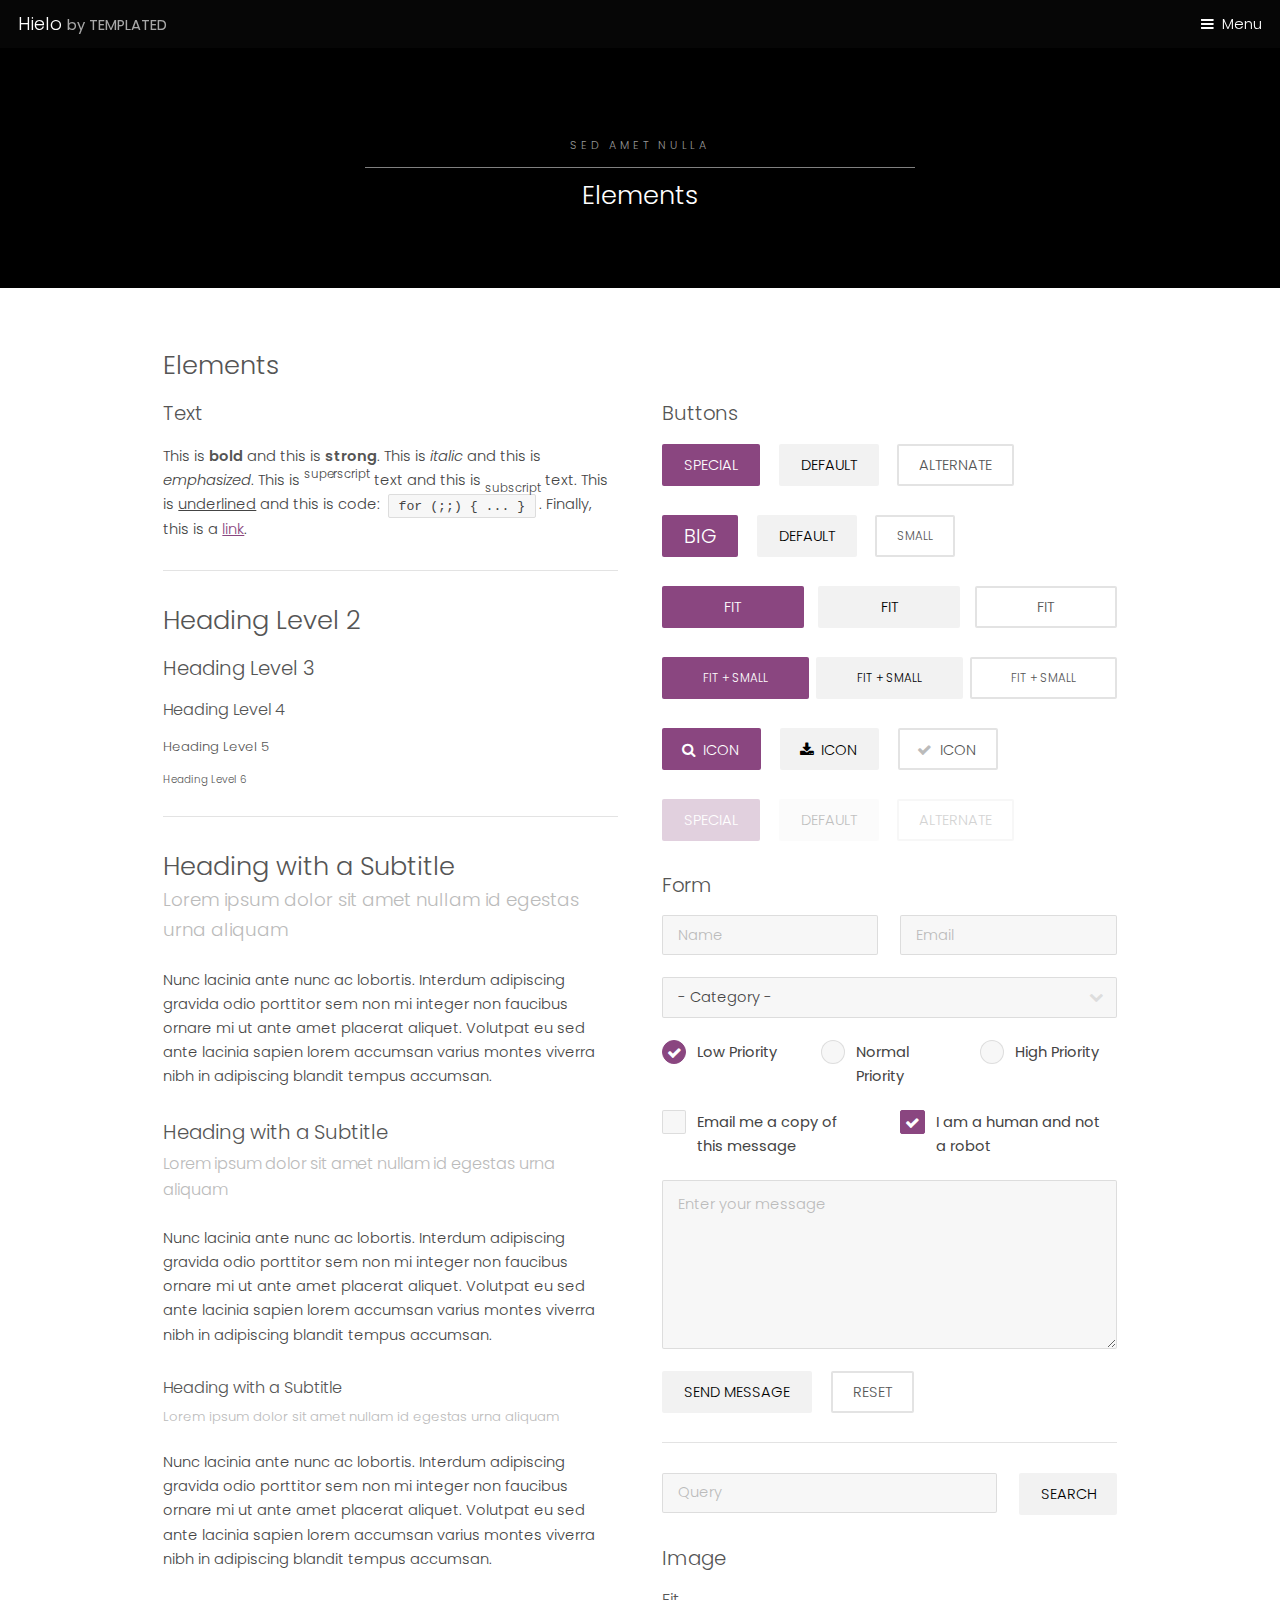
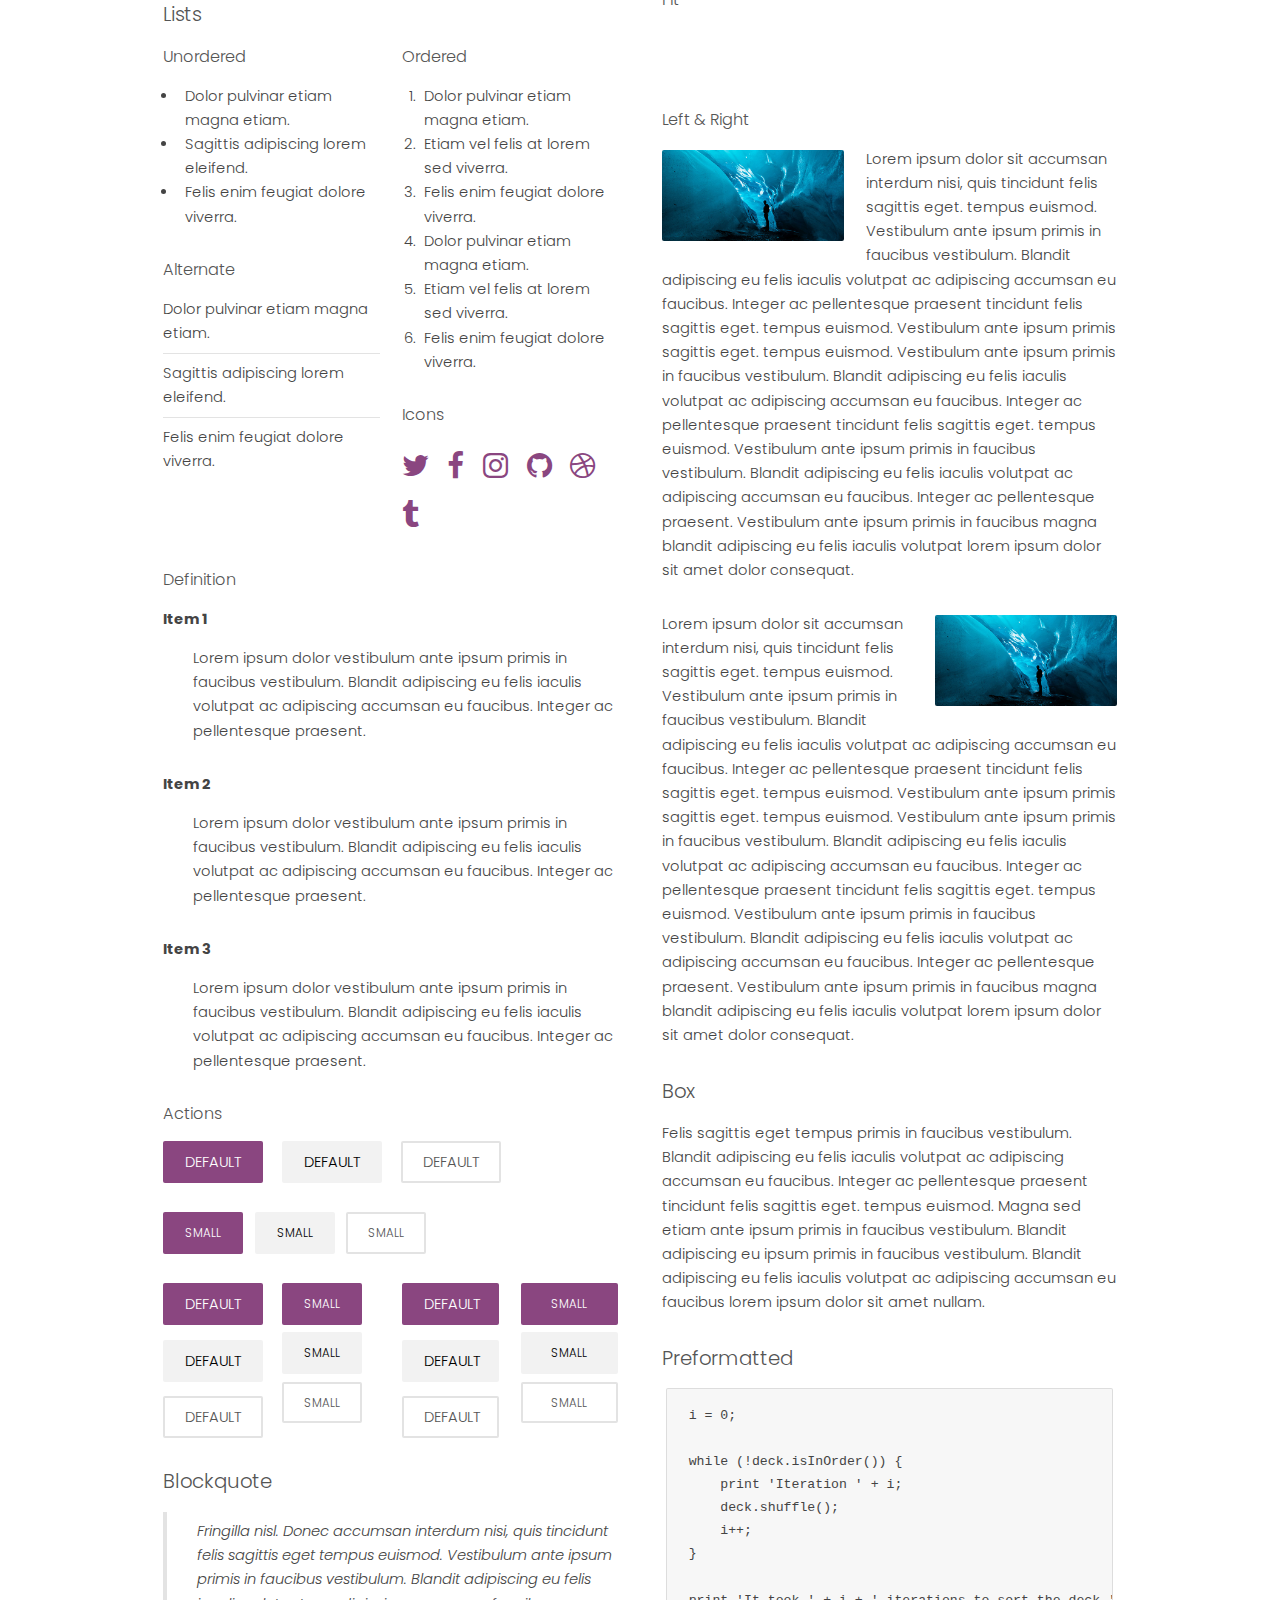
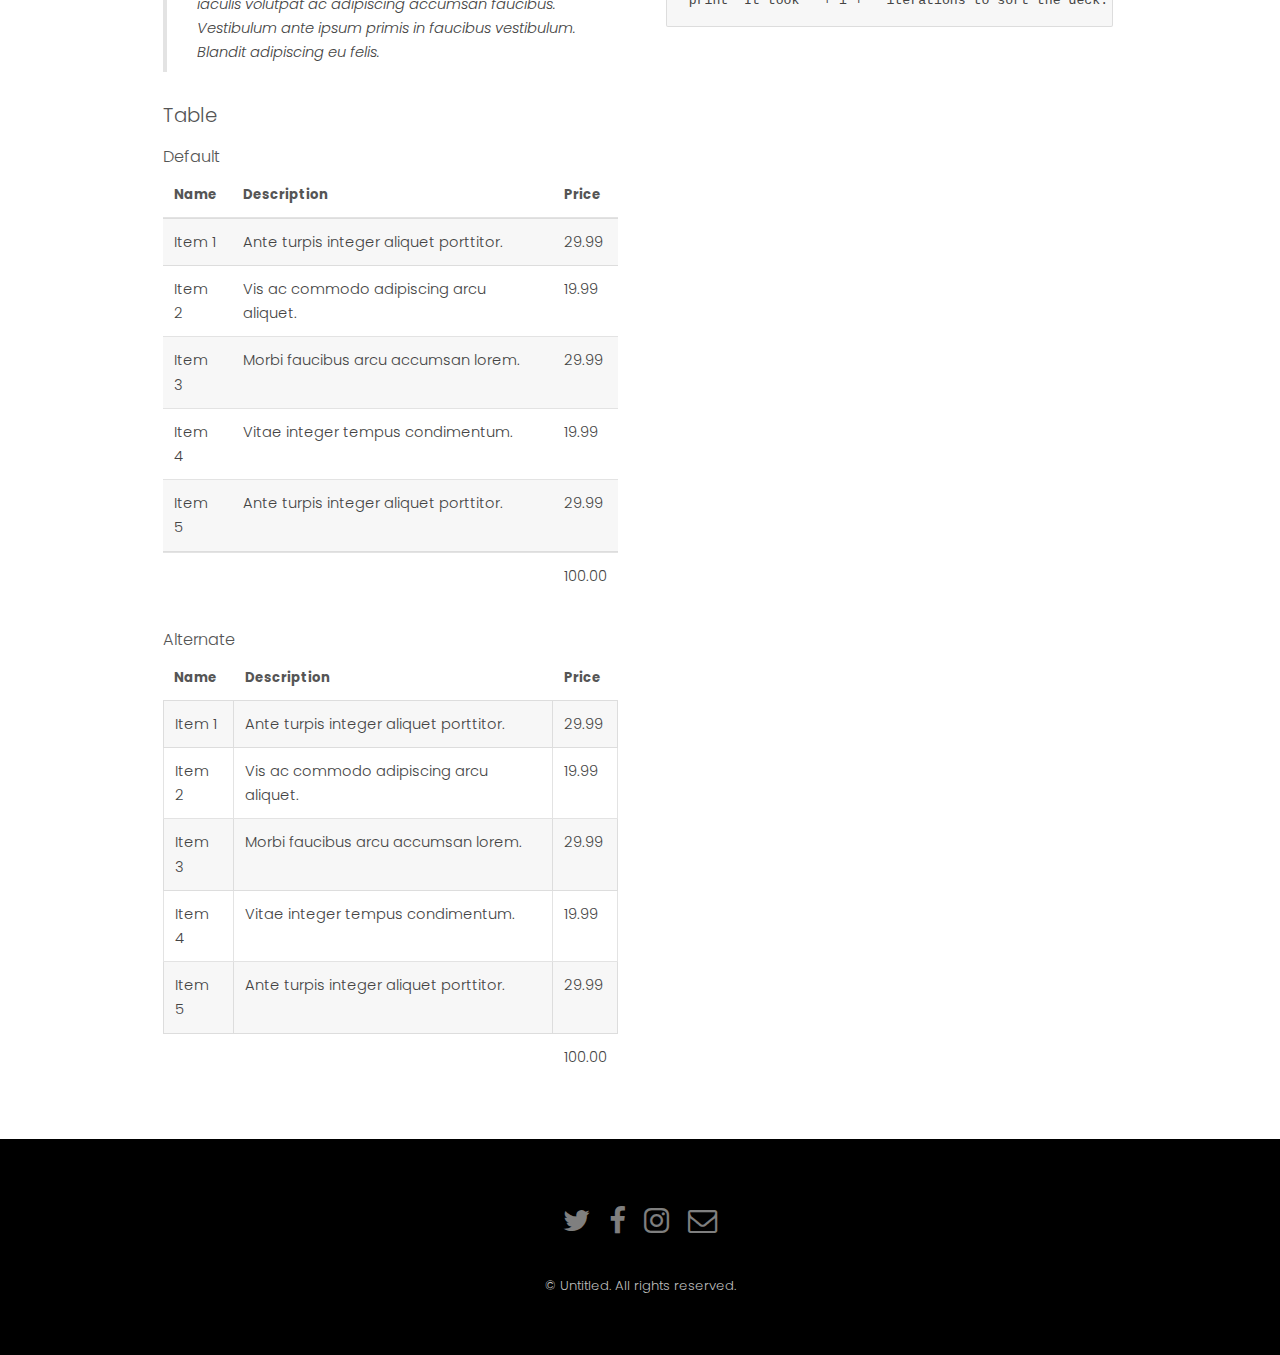
==== elements.html @ 65440ca4 "changed" ====
<!DOCTYPE HTML>
<!--
	Hielo by TEMPLATED
	templated.co @templatedco
	Released for free under the Creative Commons Attribution 3.0 license (templated.co/license)
-->
<html>
	<head>
		<title>Hielo by TEMPLATED</title>
		<meta charset="utf-8" />
		<meta name="viewport" content="width=device-width, initial-scale=1" />
		<link rel="stylesheet" href="assets/css/main.css" />
	</head>
	<body class="subpage">

		<!-- Header -->
			<header id="header">
				<div class="logo"><a href="index.html">Hielo <span>by TEMPLATED</span></a></div>
				<a href="#menu">Menu</a>
			</header>

		<!-- Nav -->
			<nav id="menu">
				<ul class="links">
					<li><a href="index.html">Home</a></li>
					<li><a href="generic.html">Generic</a></li>
					<li><a href="elements.html">Elements</a></li>
				</ul>
			</nav>

		<!-- One -->
			<section id="One" class="wrapper style3">
				<div class="inner">
					<header class="align-center">
						<p>Sed amet nulla</p>
						<h2>Elements</h2>
					</header>
				</div>
			</section>

		<!-- Main -->
			<div id="main" class="container">

				<!-- Elements -->
					<h2 id="elements">Elements</h2>
					<div class="row 200%">
						<div class="6u 12u$(medium)">

							<!-- Text stuff -->
								<h3>Text</h3>
								<p>This is <b>bold</b> and this is <strong>strong</strong>. This is <i>italic</i> and this is <em>emphasized</em>.
								This is <sup>superscript</sup> text and this is <sub>subscript</sub> text.
								This is <u>underlined</u> and this is code: <code>for (;;) { ... }</code>.
								Finally, this is a <a href="#">link</a>.</p>
								<hr />
								<h2>Heading Level 2</h2>
								<h3>Heading Level 3</h3>
								<h4>Heading Level 4</h4>
								<h5>Heading Level 5</h5>
								<h6>Heading Level 6</h6>
								<hr />
								<header>
									<h2>Heading with a Subtitle</h2>
									<p>Lorem ipsum dolor sit amet nullam id egestas urna aliquam</p>
								</header>
								<p>Nunc lacinia ante nunc ac lobortis. Interdum adipiscing gravida odio porttitor sem non mi integer non faucibus ornare mi ut ante amet placerat aliquet. Volutpat eu sed ante lacinia sapien lorem accumsan varius montes viverra nibh in adipiscing blandit tempus accumsan.</p>
								<header>
									<h3>Heading with a Subtitle</h3>
									<p>Lorem ipsum dolor sit amet nullam id egestas urna aliquam</p>
								</header>
								<p>Nunc lacinia ante nunc ac lobortis. Interdum adipiscing gravida odio porttitor sem non mi integer non faucibus ornare mi ut ante amet placerat aliquet. Volutpat eu sed ante lacinia sapien lorem accumsan varius montes viverra nibh in adipiscing blandit tempus accumsan.</p>
								<header>
									<h4>Heading with a Subtitle</h4>
									<p>Lorem ipsum dolor sit amet nullam id egestas urna aliquam</p>
								</header>
								<p>Nunc lacinia ante nunc ac lobortis. Interdum adipiscing gravida odio porttitor sem non mi integer non faucibus ornare mi ut ante amet placerat aliquet. Volutpat eu sed ante lacinia sapien lorem accumsan varius montes viverra nibh in adipiscing blandit tempus accumsan.</p>

							<!-- Lists -->
								<h3>Lists</h3>
								<div class="row">
									<div class="6u 12u$(small)">

										<h4>Unordered</h4>
										<ul>
											<li>Dolor pulvinar etiam magna etiam.</li>
											<li>Sagittis adipiscing lorem eleifend.</li>
											<li>Felis enim feugiat dolore viverra.</li>
										</ul>

										<h4>Alternate</h4>
										<ul class="alt">
											<li>Dolor pulvinar etiam magna etiam.</li>
											<li>Sagittis adipiscing lorem eleifend.</li>
											<li>Felis enim feugiat dolore viverra.</li>
										</ul>

									</div>
									<div class="6u$ 12u$(small)">

										<h4>Ordered</h4>
										<ol>
											<li>Dolor pulvinar etiam magna etiam.</li>
											<li>Etiam vel felis at lorem sed viverra.</li>
											<li>Felis enim feugiat dolore viverra.</li>
											<li>Dolor pulvinar etiam magna etiam.</li>
											<li>Etiam vel felis at lorem sed viverra.</li>
											<li>Felis enim feugiat dolore viverra.</li>
										</ol>

										<h4>Icons</h4>
										<ul class="icons">
											<li><a href="#" class="icon fa-twitter"><span class="label">Twitter</span></a></li>
											<li><a href="#" class="icon fa-facebook"><span class="label">Facebook</span></a></li>
											<li><a href="#" class="icon fa-instagram"><span class="label">Instagram</span></a></li>
											<li><a href="#" class="icon fa-github"><span class="label">Github</span></a></li>
											<li><a href="#" class="icon fa-dribbble"><span class="label">Dribbble</span></a></li>
											<li><a href="#" class="icon fa-tumblr"><span class="label">Tumblr</span></a></li>
										</ul>

									</div>
								</div>
								<h4>Definition</h4>
								<dl>
									<dt>Item 1</dt>
									<dd>
										<p>Lorem ipsum dolor vestibulum ante ipsum primis in faucibus vestibulum. Blandit adipiscing eu felis iaculis volutpat ac adipiscing accumsan eu faucibus. Integer ac pellentesque praesent.</p>
									</dd>
									<dt>Item 2</dt>
									<dd>
										<p>Lorem ipsum dolor vestibulum ante ipsum primis in faucibus vestibulum. Blandit adipiscing eu felis iaculis volutpat ac adipiscing accumsan eu faucibus. Integer ac pellentesque praesent.</p>
									</dd>
									<dt>Item 3</dt>
									<dd>
										<p>Lorem ipsum dolor vestibulum ante ipsum primis in faucibus vestibulum. Blandit adipiscing eu felis iaculis volutpat ac adipiscing accumsan eu faucibus. Integer ac pellentesque praesent.</p>
									</dd>
								</dl>

								<h4>Actions</h4>
								<ul class="actions">
									<li><a href="#" class="button special">Default</a></li>
									<li><a href="#" class="button">Default</a></li>
									<li><a href="#" class="button alt">Default</a></li>
								</ul>
								<ul class="actions small">
									<li><a href="#" class="button special small">Small</a></li>
									<li><a href="#" class="button small">Small</a></li>
									<li><a href="#" class="button alt small">Small</a></li>
								</ul>
								<div class="row">
									<div class="3u 12u$(small)">
										<ul class="actions vertical">
											<li><a href="#" class="button special">Default</a></li>
											<li><a href="#" class="button">Default</a></li>
											<li><a href="#" class="button alt">Default</a></li>
										</ul>
									</div>
									<div class="3u 12u$(small)">
										<ul class="actions vertical small">
											<li><a href="#" class="button special small">Small</a></li>
											<li><a href="#" class="button small">Small</a></li>
											<li><a href="#" class="button alt small">Small</a></li>
										</ul>
									</div>
									<div class="3u 12u$(small)">
										<ul class="actions vertical">
											<li><a href="#" class="button special fit">Default</a></li>
											<li><a href="#" class="button fit">Default</a></li>
											<li><a href="#" class="button alt fit">Default</a></li>
										</ul>
									</div>
									<div class="3u$ 12u$(small)">
										<ul class="actions vertical small">
											<li><a href="#" class="button special small fit">Small</a></li>
											<li><a href="#" class="button small fit">Small</a></li>
											<li><a href="#" class="button alt small fit">Small</a></li>
										</ul>
									</div>
								</div>

							<!-- Blockquote -->
								<h3>Blockquote</h3>
								<blockquote>Fringilla nisl. Donec accumsan interdum nisi, quis tincidunt felis sagittis eget tempus euismod. Vestibulum ante ipsum primis in faucibus vestibulum. Blandit adipiscing eu felis iaculis volutpat ac adipiscing accumsan faucibus. Vestibulum ante ipsum primis in faucibus vestibulum. Blandit adipiscing eu felis.</blockquote>

							<!-- Table -->
								<h3>Table</h3>

								<h4>Default</h4>
								<div class="table-wrapper">
									<table>
										<thead>
											<tr>
												<th>Name</th>
												<th>Description</th>
												<th>Price</th>
											</tr>
										</thead>
										<tbody>
											<tr>
												<td>Item 1</td>
												<td>Ante turpis integer aliquet porttitor.</td>
												<td>29.99</td>
											</tr>
											<tr>
												<td>Item 2</td>
												<td>Vis ac commodo adipiscing arcu aliquet.</td>
												<td>19.99</td>
											</tr>
											<tr>
												<td>Item 3</td>
												<td> Morbi faucibus arcu accumsan lorem.</td>
												<td>29.99</td>
											</tr>
											<tr>
												<td>Item 4</td>
												<td>Vitae integer tempus condimentum.</td>
												<td>19.99</td>
											</tr>
											<tr>
												<td>Item 5</td>
												<td>Ante turpis integer aliquet porttitor.</td>
												<td>29.99</td>
											</tr>
										</tbody>
										<tfoot>
											<tr>
												<td colspan="2"></td>
												<td>100.00</td>
											</tr>
										</tfoot>
									</table>
								</div>

								<h4>Alternate</h4>
								<div class="table-wrapper">
									<table class="alt">
										<thead>
											<tr>
												<th>Name</th>
												<th>Description</th>
												<th>Price</th>
											</tr>
										</thead>
										<tbody>
											<tr>
												<td>Item 1</td>
												<td>Ante turpis integer aliquet porttitor.</td>
												<td>29.99</td>
											</tr>
											<tr>
												<td>Item 2</td>
												<td>Vis ac commodo adipiscing arcu aliquet.</td>
												<td>19.99</td>
											</tr>
											<tr>
												<td>Item 3</td>
												<td> Morbi faucibus arcu accumsan lorem.</td>
												<td>29.99</td>
											</tr>
											<tr>
												<td>Item 4</td>
												<td>Vitae integer tempus condimentum.</td>
												<td>19.99</td>
											</tr>
											<tr>
												<td>Item 5</td>
												<td>Ante turpis integer aliquet porttitor.</td>
												<td>29.99</td>
											</tr>
										</tbody>
										<tfoot>
											<tr>
												<td colspan="2"></td>
												<td>100.00</td>
											</tr>
										</tfoot>
									</table>
								</div>

						</div>
						<div class="6u$ 12u$(medium)">

							<!-- Buttons -->
								<h3>Buttons</h3>
								<ul class="actions">
									<li><a href="#" class="button special">Special</a></li>
									<li><a href="#" class="button">Default</a></li>
									<li><a href="#" class="button alt">Alternate</a></li>
								</ul>
								<ul class="actions">
									<li><a href="#" class="button special big">Big</a></li>
									<li><a href="#" class="button">Default</a></li>
									<li><a href="#" class="button alt small">Small</a></li>
								</ul>
								<ul class="actions fit">
									<li><a href="#" class="button special fit">Fit</a></li>
									<li><a href="#" class="button fit">Fit</a></li>
									<li><a href="#" class="button alt fit">Fit</a></li>
								</ul>
								<ul class="actions fit small">
									<li><a href="#" class="button special fit small">Fit + Small</a></li>
									<li><a href="#" class="button fit small">Fit + Small</a></li>
									<li><a href="#" class="button alt fit small">Fit + Small</a></li>
								</ul>
								<ul class="actions">
									<li><a href="#" class="button special icon fa-search">Icon</a></li>
									<li><a href="#" class="button icon fa-download">Icon</a></li>
									<li><a href="#" class="button alt icon fa-check">Icon</a></li>
								</ul>
								<ul class="actions">
									<li><span class="button special disabled">Special</span></li>
									<li><span class="button disabled">Default</span></li>
									<li><span class="button alt disabled">Alternate</span></li>
								</ul>

							<!-- Form -->
								<h3>Form</h3>

								<form method="post" action="#">
									<div class="row uniform">
										<div class="6u 12u$(xsmall)">
											<input type="text" name="name" id="name" value="" placeholder="Name" />
										</div>
										<div class="6u$ 12u$(xsmall)">
											<input type="email" name="email" id="email" value="" placeholder="Email" />
										</div>
										<!-- Break -->
										<div class="12u$">
											<div class="select-wrapper">
												<select name="category" id="category">
													<option value="">- Category -</option>
													<option value="1">Manufacturing</option>
													<option value="1">Shipping</option>
													<option value="1">Administration</option>
													<option value="1">Human Resources</option>
												</select>
											</div>
										</div>
										<!-- Break -->
										<div class="4u 12u$(small)">
											<input type="radio" id="priority-low" name="priority" checked>
											<label for="priority-low">Low Priority</label>
										</div>
										<div class="4u 12u$(small)">
											<input type="radio" id="priority-normal" name="priority">
											<label for="priority-normal">Normal Priority</label>
										</div>
										<div class="4u$ 12u$(small)">
											<input type="radio" id="priority-high" name="priority">
											<label for="priority-high">High Priority</label>
										</div>
										<!-- Break -->
										<div class="6u 12u$(small)">
											<input type="checkbox" id="copy" name="copy">
											<label for="copy">Email me a copy of this message</label>
										</div>
										<div class="6u$ 12u$(small)">
											<input type="checkbox" id="human" name="human" checked>
											<label for="human">I am a human and not a robot</label>
										</div>
										<!-- Break -->
										<div class="12u$">
											<textarea name="message" id="message" placeholder="Enter your message" rows="6"></textarea>
										</div>
										<!-- Break -->
										<div class="12u$">
											<ul class="actions">
												<li><input type="submit" value="Send Message" /></li>
												<li><input type="reset" value="Reset" class="alt" /></li>
											</ul>
										</div>
									</div>
								</form>

								<hr />

								<form method="post" action="#">
									<div class="row uniform">
										<div class="9u 12u$(small)">
											<input type="text" name="query" id="query" value="" placeholder="Query" />
										</div>
										<div class="3u$ 12u$(small)">
											<input type="submit" value="Search" class="fit" />
										</div>
									</div>
								</form>

							<!-- Image -->
								<h3>Image</h3>

								<h4>Fit</h4>
								<span class="image fit"><img src="images/pic01.jpg" alt="" /></span>
								<div class="box alt">
									<div class="row 50% uniform">
										<div class="4u"><span class="image fit"><img src="images/pic01.jpg" alt="" /></span></div>
										<div class="4u"><span class="image fit"><img src="images/pic01.jpg" alt="" /></span></div>
										<div class="4u$"><span class="image fit"><img src="images/pic01.jpg" alt="" /></span></div>
										<!-- Break -->
										<div class="4u"><span class="image fit"><img src="images/pic01.jpg" alt="" /></span></div>
										<div class="4u"><span class="image fit"><img src="images/pic01.jpg" alt="" /></span></div>
										<div class="4u$"><span class="image fit"><img src="images/pic01.jpg" alt="" /></span></div>
										<!-- Break -->
										<div class="4u"><span class="image fit"><img src="images/pic01.jpg" alt="" /></span></div>
										<div class="4u"><span class="image fit"><img src="images/pic01.jpg" alt="" /></span></div>
										<div class="4u$"><span class="image fit"><img src="images/pic01.jpg" alt="" /></span></div>
									</div>
								</div>

								<h4>Left &amp; Right</h4>
								<p><span class="image left"><img src="images/pic02.jpg" alt="" /></span>Lorem ipsum dolor sit accumsan interdum nisi, quis tincidunt felis sagittis eget. tempus euismod. Vestibulum ante ipsum primis in faucibus vestibulum. Blandit adipiscing eu felis iaculis volutpat ac adipiscing accumsan eu faucibus. Integer ac pellentesque praesent tincidunt felis sagittis eget. tempus euismod. Vestibulum ante ipsum primis sagittis eget. tempus euismod. Vestibulum ante ipsum primis in faucibus vestibulum. Blandit adipiscing eu felis iaculis volutpat ac adipiscing accumsan eu faucibus. Integer ac pellentesque praesent tincidunt felis sagittis eget. tempus euismod. Vestibulum ante ipsum primis in faucibus vestibulum. Blandit adipiscing eu felis iaculis volutpat ac adipiscing accumsan eu faucibus. Integer ac pellentesque praesent. Vestibulum ante ipsum primis in faucibus magna blandit adipiscing eu felis iaculis volutpat lorem ipsum dolor sit amet dolor consequat.</p>
								<p><span class="image right"><img src="images/pic02.jpg" alt="" /></span>Lorem ipsum dolor sit accumsan interdum nisi, quis tincidunt felis sagittis eget. tempus euismod. Vestibulum ante ipsum primis in faucibus vestibulum. Blandit adipiscing eu felis iaculis volutpat ac adipiscing accumsan eu faucibus. Integer ac pellentesque praesent tincidunt felis sagittis eget. tempus euismod. Vestibulum ante ipsum primis sagittis eget. tempus euismod. Vestibulum ante ipsum primis in faucibus vestibulum. Blandit adipiscing eu felis iaculis volutpat ac adipiscing accumsan eu faucibus. Integer ac pellentesque praesent tincidunt felis sagittis eget. tempus euismod. Vestibulum ante ipsum primis in faucibus vestibulum. Blandit adipiscing eu felis iaculis volutpat ac adipiscing accumsan eu faucibus. Integer ac pellentesque praesent. Vestibulum ante ipsum primis in faucibus magna blandit adipiscing eu felis iaculis volutpat lorem ipsum dolor sit amet dolor consequat.</p>

							<!-- Box -->
								<h3>Box</h3>
								<div class="box">
									<p>Felis sagittis eget tempus primis in faucibus vestibulum. Blandit adipiscing eu felis iaculis volutpat ac adipiscing accumsan eu faucibus. Integer ac pellentesque praesent tincidunt felis sagittis eget. tempus euismod. Magna sed etiam ante ipsum primis in faucibus vestibulum. Blandit adipiscing eu ipsum primis in faucibus vestibulum. Blandit adipiscing eu felis iaculis volutpat ac adipiscing accumsan eu faucibus lorem ipsum dolor sit amet nullam.</p>
								</div>

							<!-- Preformatted Code -->
								<h3>Preformatted</h3>
								<pre><code>i = 0;

while (!deck.isInOrder()) {
    print 'Iteration ' + i;
    deck.shuffle();
    i++;
}

print 'It took ' + i + ' iterations to sort the deck.';
</code></pre>

						</div>
					</div>

			</div>

		<!-- Footer -->
			<footer id="footer">
				<div class="container">
					<ul class="icons">
						<li><a href="#" class="icon fa-twitter"><span class="label">Twitter</span></a></li>
						<li><a href="#" class="icon fa-facebook"><span class="label">Facebook</span></a></li>
						<li><a href="#" class="icon fa-instagram"><span class="label">Instagram</span></a></li>
						<li><a href="#" class="icon fa-envelope-o"><span class="label">Email</span></a></li>
					</ul>
				</div>
				<div class="copyright">
					&copy; Untitled. All rights reserved.
				</div>
			</footer>

		<!-- Scripts -->
			<script src="assets/js/jquery.min.js"></script>
			<script src="assets/js/jquery.scrollex.min.js"></script>
			<script src="assets/js/skel.min.js"></script>
			<script src="assets/js/util.js"></script>
			<script src="assets/js/main.js"></script>

	</body>
</html>
---- assets/css/main.css ----
@charset "UTF-8";
@import url(font-awesome.min.css);
@import url("https://fonts.googleapis.com/css?family=Poppins:300,400,500,600,700");

/*
	Hielo by TEMPLATED
	templated.co @templatedco
	Released for free under the Creative Commons Attribution 3.0 license (templated.co/license)
*/

/* Reset */

	html, body, div, span, applet, object, iframe, h1, h2, h3, h4, h5, h6, p, blockquote, pre, a, abbr, acronym, address, big, cite, code, del, dfn, em, img, ins, kbd, q, s, samp, small, strike, strong, sub, sup, tt, var, b, u, i, center, dl, dt, dd, ol, ul, li, fieldset, form, label, legend, table, caption, tbody, tfoot, thead, tr, th, td, article, aside, canvas, details, embed, figure, figcaption, footer, header, hgroup, menu, nav, output, ruby, section, summary, time, mark, audio, video {
		margin: 0;
		padding: 0;
		border: 0;
		font-size: 100%;
		font: inherit;
		vertical-align: baseline;
	}

	article, aside, details, figcaption, figure, footer, header, hgroup, menu, nav, section {
		display: block;
	}

	body {
		line-height: 1;
	}

	ol, ul {
		list-style: none;
	}

	blockquote, q {
		quotes: none;
	}

	blockquote:before, blockquote:after, q:before, q:after {
		content: '';
		content: none;
	}

	table {
		border-collapse: collapse;
		border-spacing: 0;
	}

	body {
		-webkit-text-size-adjust: none;
	}

/* Box Model */

	*, *:before, *:after {
		-moz-box-sizing: border-box;
		-webkit-box-sizing: border-box;
		box-sizing: border-box;
	}

/* Containers */

	.container {
		margin-left: auto;
		margin-right: auto;
	}

	.container.\31 25\25 {
		width: 100%;
		max-width: 100rem;
		min-width: 80rem;
	}

	.container.\37 5\25 {
		width: 60rem;
	}

	.container.\35 0\25 {
		width: 40rem;
	}

	.container.\32 5\25 {
		width: 20rem;
	}

	.container {
		width: 80rem;
	}

	@media screen and (max-width: 1680px) {

		.container.\31 25\25 {
			width: 100%;
			max-width: 100rem;
			min-width: 80rem;
		}

		.container.\37 5\25 {
			width: 60rem;
		}

		.container.\35 0\25 {
			width: 40rem;
		}

		.container.\32 5\25 {
			width: 20rem;
		}

		.container {
			width: 80rem;
		}

	}

	@media screen and (max-width: 1280px) {

		.container.\31 25\25 {
			width: 100%;
			max-width: 81.25rem;
			min-width: 65rem;
		}

		.container.\37 5\25 {
			width: 48.75rem;
		}

		.container.\35 0\25 {
			width: 32.5rem;
		}

		.container.\32 5\25 {
			width: 16.25rem;
		}

		.container {
			width: 65rem;
		}

	}

	@media screen and (max-width: 980px) {

		.container.\31 25\25 {
			width: 100%;
			max-width: 112.5%;
			min-width: 90%;
		}

		.container.\37 5\25 {
			width: 67.5%;
		}

		.container.\35 0\25 {
			width: 45%;
		}

		.container.\32 5\25 {
			width: 22.5%;
		}

		.container {
			width: 90%;
		}

	}

	@media screen and (max-width: 736px) {

		.container.\31 25\25 {
			width: 100%;
			max-width: 112.5%;
			min-width: 90%;
		}

		.container.\37 5\25 {
			width: 67.5%;
		}

		.container.\35 0\25 {
			width: 45%;
		}

		.container.\32 5\25 {
			width: 22.5%;
		}

		.container {
			width: 90% !important;
		}

	}

	@media screen and (max-width: 480px) {

		.container.\31 25\25 {
			width: 100%;
			max-width: 112.5%;
			min-width: 90%;
		}

		.container.\37 5\25 {
			width: 67.5%;
		}

		.container.\35 0\25 {
			width: 45%;
		}

		.container.\32 5\25 {
			width: 22.5%;
		}

		.container {
			width: 90% !important;
		}

	}

/* Grid */

	.row {
		border-bottom: solid 1px transparent;
		-moz-box-sizing: border-box;
		-webkit-box-sizing: border-box;
		box-sizing: border-box;
	}

	.row > * {
		float: left;
		-moz-box-sizing: border-box;
		-webkit-box-sizing: border-box;
		box-sizing: border-box;
	}

	.row:after, .row:before {
		content: '';
		display: block;
		clear: both;
		height: 0;
	}

	.row.uniform > * > :first-child {
		margin-top: 0;
	}

	.row.uniform > * > :last-child {
		margin-bottom: 0;
	}

	.row.\30 \25 > * {
		padding: 0 0 0 0rem;
	}

	.row.\30 \25 {
		margin: 0 0 -1px 0rem;
	}

	.row.uniform.\30 \25 > * {
		padding: 0rem 0 0 0rem;
	}

	.row.uniform.\30 \25 {
		margin: 0rem 0 -1px 0rem;
	}

	.row > * {
		padding: 0 0 0 2rem;
	}

	.row {
		margin: 0 0 -1px -2rem;
	}

	.row.uniform > * {
		padding: 2rem 0 0 2rem;
	}

	.row.uniform {
		margin: -2rem 0 -1px -2rem;
	}

	.row.\32 00\25 > * {
		padding: 0 0 0 4rem;
	}

	.row.\32 00\25 {
		margin: 0 0 -1px -4rem;
	}

	.row.uniform.\32 00\25 > * {
		padding: 4rem 0 0 4rem;
	}

	.row.uniform.\32 00\25 {
		margin: -4rem 0 -1px -4rem;
	}

	.row.\31 50\25 > * {
		padding: 0 0 0 3rem;
	}

	.row.\31 50\25 {
		margin: 0 0 -1px -3rem;
	}

	.row.uniform.\31 50\25 > * {
		padding: 3rem 0 0 3rem;
	}

	.row.uniform.\31 50\25 {
		margin: -3rem 0 -1px -3rem;
	}

	.row.\35 0\25 > * {
		padding: 0 0 0 1rem;
	}

	.row.\35 0\25 {
		margin: 0 0 -1px -1rem;
	}

	.row.uniform.\35 0\25 > * {
		padding: 1rem 0 0 1rem;
	}

	.row.uniform.\35 0\25 {
		margin: -1rem 0 -1px -1rem;
	}

	.row.\32 5\25 > * {
		padding: 0 0 0 0.5rem;
	}

	.row.\32 5\25 {
		margin: 0 0 -1px -0.5rem;
	}

	.row.uniform.\32 5\25 > * {
		padding: 0.5rem 0 0 0.5rem;
	}

	.row.uniform.\32 5\25 {
		margin: -0.5rem 0 -1px -0.5rem;
	}

	.\31 2u, .\31 2u\24 {
		width: 100%;
		clear: none;
		margin-left: 0;
	}

	.\31 1u, .\31 1u\24 {
		width: 91.6666666667%;
		clear: none;
		margin-left: 0;
	}

	.\31 0u, .\31 0u\24 {
		width: 83.3333333333%;
		clear: none;
		margin-left: 0;
	}

	.\39 u, .\39 u\24 {
		width: 75%;
		clear: none;
		margin-left: 0;
	}

	.\38 u, .\38 u\24 {
		width: 66.6666666667%;
		clear: none;
		margin-left: 0;
	}

	.\37 u, .\37 u\24 {
		width: 58.3333333333%;
		clear: none;
		margin-left: 0;
	}

	.\36 u, .\36 u\24 {
		width: 50%;
		clear: none;
		margin-left: 0;
	}

	.\35 u, .\35 u\24 {
		width: 41.6666666667%;
		clear: none;
		margin-left: 0;
	}

	.\34 u, .\34 u\24 {
		width: 33.3333333333%;
		clear: none;
		margin-left: 0;
	}

	.\33 u, .\33 u\24 {
		width: 25%;
		clear: none;
		margin-left: 0;
	}

	.\32 u, .\32 u\24 {
		width: 16.6666666667%;
		clear: none;
		margin-left: 0;
	}

	.\31 u, .\31 u\24 {
		width: 8.3333333333%;
		clear: none;
		margin-left: 0;
	}

	.\31 2u\24 + *,
	.\31 1u\24 + *,
	.\31 0u\24 + *,
	.\39 u\24 + *,
	.\38 u\24 + *,
	.\37 u\24 + *,
	.\36 u\24 + *,
	.\35 u\24 + *,
	.\34 u\24 + *,
	.\33 u\24 + *,
	.\32 u\24 + *,
	.\31 u\24 + * {
		clear: left;
	}

	.\-11u {
		margin-left: 91.66667%;
	}

	.\-10u {
		margin-left: 83.33333%;
	}

	.\-9u {
		margin-left: 75%;
	}

	.\-8u {
		margin-left: 66.66667%;
	}

	.\-7u {
		margin-left: 58.33333%;
	}

	.\-6u {
		margin-left: 50%;
	}

	.\-5u {
		margin-left: 41.66667%;
	}

	.\-4u {
		margin-left: 33.33333%;
	}

	.\-3u {
		margin-left: 25%;
	}

	.\-2u {
		margin-left: 16.66667%;
	}

	.\-1u {
		margin-left: 8.33333%;
	}

	@media screen and (max-width: 1680px) {

		.row > * {
			padding: 0 0 0 2rem;
		}

		.row {
			margin: 0 0 -1px -2rem;
		}

		.row.uniform > * {
			padding: 2rem 0 0 2rem;
		}

		.row.uniform {
			margin: -2rem 0 -1px -2rem;
		}

		.row.\32 00\25 > * {
			padding: 0 0 0 4rem;
		}

		.row.\32 00\25 {
			margin: 0 0 -1px -4rem;
		}

		.row.uniform.\32 00\25 > * {
			padding: 4rem 0 0 4rem;
		}

		.row.uniform.\32 00\25 {
			margin: -4rem 0 -1px -4rem;
		}

		.row.\31 50\25 > * {
			padding: 0 0 0 3rem;
		}

		.row.\31 50\25 {
			margin: 0 0 -1px -3rem;
		}

		.row.uniform.\31 50\25 > * {
			padding: 3rem 0 0 3rem;
		}

		.row.uniform.\31 50\25 {
			margin: -3rem 0 -1px -3rem;
		}

		.row.\35 0\25 > * {
			padding: 0 0 0 1rem;
		}

		.row.\35 0\25 {
			margin: 0 0 -1px -1rem;
		}

		.row.uniform.\35 0\25 > * {
			padding: 1rem 0 0 1rem;
		}

		.row.uniform.\35 0\25 {
			margin: -1rem 0 -1px -1rem;
		}

		.row.\32 5\25 > * {
			padding: 0 0 0 0.5rem;
		}

		.row.\32 5\25 {
			margin: 0 0 -1px -0.5rem;
		}

		.row.uniform.\32 5\25 > * {
			padding: 0.5rem 0 0 0.5rem;
		}

		.row.uniform.\32 5\25 {
			margin: -0.5rem 0 -1px -0.5rem;
		}

		.\31 2u\28xlarge\29, .\31 2u\24\28xlarge\29 {
			width: 100%;
			clear: none;
			margin-left: 0;
		}

		.\31 1u\28xlarge\29, .\31 1u\24\28xlarge\29 {
			width: 91.6666666667%;
			clear: none;
			margin-left: 0;
		}

		.\31 0u\28xlarge\29, .\31 0u\24\28xlarge\29 {
			width: 83.3333333333%;
			clear: none;
			margin-left: 0;
		}

		.\39 u\28xlarge\29, .\39 u\24\28xlarge\29 {
			width: 75%;
			clear: none;
			margin-left: 0;
		}

		.\38 u\28xlarge\29, .\38 u\24\28xlarge\29 {
			width: 66.6666666667%;
			clear: none;
			margin-left: 0;
		}

		.\37 u\28xlarge\29, .\37 u\24\28xlarge\29 {
			width: 58.3333333333%;
			clear: none;
			margin-left: 0;
		}

		.\36 u\28xlarge\29, .\36 u\24\28xlarge\29 {
			width: 50%;
			clear: none;
			margin-left: 0;
		}

		.\35 u\28xlarge\29, .\35 u\24\28xlarge\29 {
			width: 41.6666666667%;
			clear: none;
			margin-left: 0;
		}

		.\34 u\28xlarge\29, .\34 u\24\28xlarge\29 {
			width: 33.3333333333%;
			clear: none;
			margin-left: 0;
		}

		.\33 u\28xlarge\29, .\33 u\24\28xlarge\29 {
			width: 25%;
			clear: none;
			margin-left: 0;
		}

		.\32 u\28xlarge\29, .\32 u\24\28xlarge\29 {
			width: 16.6666666667%;
			clear: none;
			margin-left: 0;
		}

		.\31 u\28xlarge\29, .\31 u\24\28xlarge\29 {
			width: 8.3333333333%;
			clear: none;
			margin-left: 0;
		}

		.\31 2u\24\28xlarge\29 + *,
		.\31 1u\24\28xlarge\29 + *,
		.\31 0u\24\28xlarge\29 + *,
		.\39 u\24\28xlarge\29 + *,
		.\38 u\24\28xlarge\29 + *,
		.\37 u\24\28xlarge\29 + *,
		.\36 u\24\28xlarge\29 + *,
		.\35 u\24\28xlarge\29 + *,
		.\34 u\24\28xlarge\29 + *,
		.\33 u\24\28xlarge\29 + *,
		.\32 u\24\28xlarge\29 + *,
		.\31 u\24\28xlarge\29 + * {
			clear: left;
		}

		.\-11u\28xlarge\29 {
			margin-left: 91.66667%;
		}

		.\-10u\28xlarge\29 {
			margin-left: 83.33333%;
		}

		.\-9u\28xlarge\29 {
			margin-left: 75%;
		}

		.\-8u\28xlarge\29 {
			margin-left: 66.66667%;
		}

		.\-7u\28xlarge\29 {
			margin-left: 58.33333%;
		}

		.\-6u\28xlarge\29 {
			margin-left: 50%;
		}

		.\-5u\28xlarge\29 {
			margin-left: 41.66667%;
		}

		.\-4u\28xlarge\29 {
			margin-left: 33.33333%;
		}

		.\-3u\28xlarge\29 {
			margin-left: 25%;
		}

		.\-2u\28xlarge\29 {
			margin-left: 16.66667%;
		}

		.\-1u\28xlarge\29 {
			margin-left: 8.33333%;
		}

	}

	@media screen and (max-width: 1280px) {

		.row > * {
			padding: 0 0 0 1.5rem;
		}

		.row {
			margin: 0 0 -1px -1.5rem;
		}

		.row.uniform > * {
			padding: 1.5rem 0 0 1.5rem;
		}

		.row.uniform {
			margin: -1.5rem 0 -1px -1.5rem;
		}

		.row.\32 00\25 > * {
			padding: 0 0 0 3rem;
		}

		.row.\32 00\25 {
			margin: 0 0 -1px -3rem;
		}

		.row.uniform.\32 00\25 > * {
			padding: 3rem 0 0 3rem;
		}

		.row.uniform.\32 00\25 {
			margin: -3rem 0 -1px -3rem;
		}

		.row.\31 50\25 > * {
			padding: 0 0 0 2.25rem;
		}

		.row.\31 50\25 {
			margin: 0 0 -1px -2.25rem;
		}

		.row.uniform.\31 50\25 > * {
			padding: 2.25rem 0 0 2.25rem;
		}

		.row.uniform.\31 50\25 {
			margin: -2.25rem 0 -1px -2.25rem;
		}

		.row.\35 0\25 > * {
			padding: 0 0 0 0.75rem;
		}

		.row.\35 0\25 {
			margin: 0 0 -1px -0.75rem;
		}

		.row.uniform.\35 0\25 > * {
			padding: 0.75rem 0 0 0.75rem;
		}

		.row.uniform.\35 0\25 {
			margin: -0.75rem 0 -1px -0.75rem;
		}

		.row.\32 5\25 > * {
			padding: 0 0 0 0.375rem;
		}

		.row.\32 5\25 {
			margin: 0 0 -1px -0.375rem;
		}

		.row.uniform.\32 5\25 > * {
			padding: 0.375rem 0 0 0.375rem;
		}

		.row.uniform.\32 5\25 {
			margin: -0.375rem 0 -1px -0.375rem;
		}

		.\31 2u\28large\29, .\31 2u\24\28large\29 {
			width: 100%;
			clear: none;
			margin-left: 0;
		}

		.\31 1u\28large\29, .\31 1u\24\28large\29 {
			width: 91.6666666667%;
			clear: none;
			margin-left: 0;
		}

		.\31 0u\28large\29, .\31 0u\24\28large\29 {
			width: 83.3333333333%;
			clear: none;
			margin-left: 0;
		}

		.\39 u\28large\29, .\39 u\24\28large\29 {
			width: 75%;
			clear: none;
			margin-left: 0;
		}

		.\38 u\28large\29, .\38 u\24\28large\29 {
			width: 66.6666666667%;
			clear: none;
			margin-left: 0;
		}

		.\37 u\28large\29, .\37 u\24\28large\29 {
			width: 58.3333333333%;
			clear: none;
			margin-left: 0;
		}

		.\36 u\28large\29, .\36 u\24\28large\29 {
			width: 50%;
			clear: none;
			margin-left: 0;
		}

		.\35 u\28large\29, .\35 u\24\28large\29 {
			width: 41.6666666667%;
			clear: none;
			margin-left: 0;
		}

		.\34 u\28large\29, .\34 u\24\28large\29 {
			width: 33.3333333333%;
			clear: none;
			margin-left: 0;
		}

		.\33 u\28large\29, .\33 u\24\28large\29 {
			width: 25%;
			clear: none;
			margin-left: 0;
		}

		.\32 u\28large\29, .\32 u\24\28large\29 {
			width: 16.6666666667%;
			clear: none;
			margin-left: 0;
		}

		.\31 u\28large\29, .\31 u\24\28large\29 {
			width: 8.3333333333%;
			clear: none;
			margin-left: 0;
		}

		.\31 2u\24\28large\29 + *,
		.\31 1u\24\28large\29 + *,
		.\31 0u\24\28large\29 + *,
		.\39 u\24\28large\29 + *,
		.\38 u\24\28large\29 + *,
		.\37 u\24\28large\29 + *,
		.\36 u\24\28large\29 + *,
		.\35 u\24\28large\29 + *,
		.\34 u\24\28large\29 + *,
		.\33 u\24\28large\29 + *,
		.\32 u\24\28large\29 + *,
		.\31 u\24\28large\29 + * {
			clear: left;
		}

		.\-11u\28large\29 {
			margin-left: 91.66667%;
		}

		.\-10u\28large\29 {
			margin-left: 83.33333%;
		}

		.\-9u\28large\29 {
			margin-left: 75%;
		}

		.\-8u\28large\29 {
			margin-left: 66.66667%;
		}

		.\-7u\28large\29 {
			margin-left: 58.33333%;
		}

		.\-6u\28large\29 {
			margin-left: 50%;
		}

		.\-5u\28large\29 {
			margin-left: 41.66667%;
		}

		.\-4u\28large\29 {
			margin-left: 33.33333%;
		}

		.\-3u\28large\29 {
			margin-left: 25%;
		}

		.\-2u\28large\29 {
			margin-left: 16.66667%;
		}

		.\-1u\28large\29 {
			margin-left: 8.33333%;
		}

	}

	@media screen and (max-width: 980px) {

		.row > * {
			padding: 0 0 0 1.5rem;
		}

		.row {
			margin: 0 0 -1px -1.5rem;
		}

		.row.uniform > * {
			padding: 1.5rem 0 0 1.5rem;
		}

		.row.uniform {
			margin: -1.5rem 0 -1px -1.5rem;
		}

		.row.\32 00\25 > * {
			padding: 0 0 0 3rem;
		}

		.row.\32 00\25 {
			margin: 0 0 -1px -3rem;
		}

		.row.uniform.\32 00\25 > * {
			padding: 3rem 0 0 3rem;
		}

		.row.uniform.\32 00\25 {
			margin: -3rem 0 -1px -3rem;
		}

		.row.\31 50\25 > * {
			padding: 0 0 0 2.25rem;
		}

		.row.\31 50\25 {
			margin: 0 0 -1px -2.25rem;
		}

		.row.uniform.\31 50\25 > * {
			padding: 2.25rem 0 0 2.25rem;
		}

		.row.uniform.\31 50\25 {
			margin: -2.25rem 0 -1px -2.25rem;
		}

		.row.\35 0\25 > * {
			padding: 0 0 0 0.75rem;
		}

		.row.\35 0\25 {
			margin: 0 0 -1px -0.75rem;
		}

		.row.uniform.\35 0\25 > * {
			padding: 0.75rem 0 0 0.75rem;
		}

		.row.uniform.\35 0\25 {
			margin: -0.75rem 0 -1px -0.75rem;
		}

		.row.\32 5\25 > * {
			padding: 0 0 0 0.375rem;
		}

		.row.\32 5\25 {
			margin: 0 0 -1px -0.375rem;
		}

		.row.uniform.\32 5\25 > * {
			padding: 0.375rem 0 0 0.375rem;
		}

		.row.uniform.\32 5\25 {
			margin: -0.375rem 0 -1px -0.375rem;
		}

		.\31 2u\28medium\29, .\31 2u\24\28medium\29 {
			width: 100%;
			clear: none;
			margin-left: 0;
		}

		.\31 1u\28medium\29, .\31 1u\24\28medium\29 {
			width: 91.6666666667%;
			clear: none;
			margin-left: 0;
		}

		.\31 0u\28medium\29, .\31 0u\24\28medium\29 {
			width: 83.3333333333%;
			clear: none;
			margin-left: 0;
		}

		.\39 u\28medium\29, .\39 u\24\28medium\29 {
			width: 75%;
			clear: none;
			margin-left: 0;
		}

		.\38 u\28medium\29, .\38 u\24\28medium\29 {
			width: 66.6666666667%;
			clear: none;
			margin-left: 0;
		}

		.\37 u\28medium\29, .\37 u\24\28medium\29 {
			width: 58.3333333333%;
			clear: none;
			margin-left: 0;
		}

		.\36 u\28medium\29, .\36 u\24\28medium\29 {
			width: 50%;
			clear: none;
			margin-left: 0;
		}

		.\35 u\28medium\29, .\35 u\24\28medium\29 {
			width: 41.6666666667%;
			clear: none;
			margin-left: 0;
		}

		.\34 u\28medium\29, .\34 u\24\28medium\29 {
			width: 33.3333333333%;
			clear: none;
			margin-left: 0;
		}

		.\33 u\28medium\29, .\33 u\24\28medium\29 {
			width: 25%;
			clear: none;
			margin-left: 0;
		}

		.\32 u\28medium\29, .\32 u\24\28medium\29 {
			width: 16.6666666667%;
			clear: none;
			margin-left: 0;
		}

		.\31 u\28medium\29, .\31 u\24\28medium\29 {
			width: 8.3333333333%;
			clear: none;
			margin-left: 0;
		}

		.\31 2u\24\28medium\29 + *,
		.\31 1u\24\28medium\29 + *,
		.\31 0u\24\28medium\29 + *,
		.\39 u\24\28medium\29 + *,
		.\38 u\24\28medium\29 + *,
		.\37 u\24\28medium\29 + *,
		.\36 u\24\28medium\29 + *,
		.\35 u\24\28medium\29 + *,
		.\34 u\24\28medium\29 + *,
		.\33 u\24\28medium\29 + *,
		.\32 u\24\28medium\29 + *,
		.\31 u\24\28medium\29 + * {
			clear: left;
		}

		.\-11u\28medium\29 {
			margin-left: 91.66667%;
		}

		.\-10u\28medium\29 {
			margin-left: 83.33333%;
		}

		.\-9u\28medium\29 {
			margin-left: 75%;
		}

		.\-8u\28medium\29 {
			margin-left: 66.66667%;
		}

		.\-7u\28medium\29 {
			margin-left: 58.33333%;
		}

		.\-6u\28medium\29 {
			margin-left: 50%;
		}

		.\-5u\28medium\29 {
			margin-left: 41.66667%;
		}

		.\-4u\28medium\29 {
			margin-left: 33.33333%;
		}

		.\-3u\28medium\29 {
			margin-left: 25%;
		}

		.\-2u\28medium\29 {
			margin-left: 16.66667%;
		}

		.\-1u\28medium\29 {
			margin-left: 8.33333%;
		}

	}

	@media screen and (max-width: 736px) {

		.row > * {
			padding: 0 0 0 1.25rem;
		}

		.row {
			margin: 0 0 -1px -1.25rem;
		}

		.row.uniform > * {
			padding: 1.25rem 0 0 1.25rem;
		}

		.row.uniform {
			margin: -1.25rem 0 -1px -1.25rem;
		}

		.row.\32 00\25 > * {
			padding: 0 0 0 2.5rem;
		}

		.row.\32 00\25 {
			margin: 0 0 -1px -2.5rem;
		}

		.row.uniform.\32 00\25 > * {
			padding: 2.5rem 0 0 2.5rem;
		}

		.row.uniform.\32 00\25 {
			margin: -2.5rem 0 -1px -2.5rem;
		}

		.row.\31 50\25 > * {
			padding: 0 0 0 1.875rem;
		}

		.row.\31 50\25 {
			margin: 0 0 -1px -1.875rem;
		}

		.row.uniform.\31 50\25 > * {
			padding: 1.875rem 0 0 1.875rem;
		}

		.row.uniform.\31 50\25 {
			margin: -1.875rem 0 -1px -1.875rem;
		}

		.row.\35 0\25 > * {
			padding: 0 0 0 0.625rem;
		}

		.row.\35 0\25 {
			margin: 0 0 -1px -0.625rem;
		}

		.row.uniform.\35 0\25 > * {
			padding: 0.625rem 0 0 0.625rem;
		}

		.row.uniform.\35 0\25 {
			margin: -0.625rem 0 -1px -0.625rem;
		}

		.row.\32 5\25 > * {
			padding: 0 0 0 0.3125rem;
		}

		.row.\32 5\25 {
			margin: 0 0 -1px -0.3125rem;
		}

		.row.uniform.\32 5\25 > * {
			padding: 0.3125rem 0 0 0.3125rem;
		}

		.row.uniform.\32 5\25 {
			margin: -0.3125rem 0 -1px -0.3125rem;
		}

		.\31 2u\28small\29, .\31 2u\24\28small\29 {
			width: 100%;
			clear: none;
			margin-left: 0;
		}

		.\31 1u\28small\29, .\31 1u\24\28small\29 {
			width: 91.6666666667%;
			clear: none;
			margin-left: 0;
		}

		.\31 0u\28small\29, .\31 0u\24\28small\29 {
			width: 83.3333333333%;
			clear: none;
			margin-left: 0;
		}

		.\39 u\28small\29, .\39 u\24\28small\29 {
			width: 75%;
			clear: none;
			margin-left: 0;
		}

		.\38 u\28small\29, .\38 u\24\28small\29 {
			width: 66.6666666667%;
			clear: none;
			margin-left: 0;
		}

		.\37 u\28small\29, .\37 u\24\28small\29 {
			width: 58.3333333333%;
			clear: none;
			margin-left: 0;
		}

		.\36 u\28small\29, .\36 u\24\28small\29 {
			width: 50%;
			clear: none;
			margin-left: 0;
		}

		.\35 u\28small\29, .\35 u\24\28small\29 {
			width: 41.6666666667%;
			clear: none;
			margin-left: 0;
		}

		.\34 u\28small\29, .\34 u\24\28small\29 {
			width: 33.3333333333%;
			clear: none;
			margin-left: 0;
		}

		.\33 u\28small\29, .\33 u\24\28small\29 {
			width: 25%;
			clear: none;
			margin-left: 0;
		}

		.\32 u\28small\29, .\32 u\24\28small\29 {
			width: 16.6666666667%;
			clear: none;
			margin-left: 0;
		}

		.\31 u\28small\29, .\31 u\24\28small\29 {
			width: 8.3333333333%;
			clear: none;
			margin-left: 0;
		}

		.\31 2u\24\28small\29 + *,
		.\31 1u\24\28small\29 + *,
		.\31 0u\24\28small\29 + *,
		.\39 u\24\28small\29 + *,
		.\38 u\24\28small\29 + *,
		.\37 u\24\28small\29 + *,
		.\36 u\24\28small\29 + *,
		.\35 u\24\28small\29 + *,
		.\34 u\24\28small\29 + *,
		.\33 u\24\28small\29 + *,
		.\32 u\24\28small\29 + *,
		.\31 u\24\28small\29 + * {
			clear: left;
		}

		.\-11u\28small\29 {
			margin-left: 91.66667%;
		}

		.\-10u\28small\29 {
			margin-left: 83.33333%;
		}

		.\-9u\28small\29 {
			margin-left: 75%;
		}

		.\-8u\28small\29 {
			margin-left: 66.66667%;
		}

		.\-7u\28small\29 {
			margin-left: 58.33333%;
		}

		.\-6u\28small\29 {
			margin-left: 50%;
		}

		.\-5u\28small\29 {
			margin-left: 41.66667%;
		}

		.\-4u\28small\29 {
			margin-left: 33.33333%;
		}

		.\-3u\28small\29 {
			margin-left: 25%;
		}

		.\-2u\28small\29 {
			margin-left: 16.66667%;
		}

		.\-1u\28small\29 {
			margin-left: 8.33333%;
		}

	}

	@media screen and (max-width: 480px) {

		.row > * {
			padding: 0 0 0 1.25rem;
		}

		.row {
			margin: 0 0 -1px -1.25rem;
		}

		.row.uniform > * {
			padding: 1.25rem 0 0 1.25rem;
		}

		.row.uniform {
			margin: -1.25rem 0 -1px -1.25rem;
		}

		.row.\32 00\25 > * {
			padding: 0 0 0 2.5rem;
		}

		.row.\32 00\25 {
			margin: 0 0 -1px -2.5rem;
		}

		.row.uniform.\32 00\25 > * {
			padding: 2.5rem 0 0 2.5rem;
		}

		.row.uniform.\32 00\25 {
			margin: -2.5rem 0 -1px -2.5rem;
		}

		.row.\31 50\25 > * {
			padding: 0 0 0 1.875rem;
		}

		.row.\31 50\25 {
			margin: 0 0 -1px -1.875rem;
		}

		.row.uniform.\31 50\25 > * {
			padding: 1.875rem 0 0 1.875rem;
		}

		.row.uniform.\31 50\25 {
			margin: -1.875rem 0 -1px -1.875rem;
		}

		.row.\35 0\25 > * {
			padding: 0 0 0 0.625rem;
		}

		.row.\35 0\25 {
			margin: 0 0 -1px -0.625rem;
		}

		.row.uniform.\35 0\25 > * {
			padding: 0.625rem 0 0 0.625rem;
		}

		.row.uniform.\35 0\25 {
			margin: -0.625rem 0 -1px -0.625rem;
		}

		.row.\32 5\25 > * {
			padding: 0 0 0 0.3125rem;
		}

		.row.\32 5\25 {
			margin: 0 0 -1px -0.3125rem;
		}

		.row.uniform.\32 5\25 > * {
			padding: 0.3125rem 0 0 0.3125rem;
		}

		.row.uniform.\32 5\25 {
			margin: -0.3125rem 0 -1px -0.3125rem;
		}

		.\31 2u\28xsmall\29, .\31 2u\24\28xsmall\29 {
			width: 100%;
			clear: none;
			margin-left: 0;
		}

		.\31 1u\28xsmall\29, .\31 1u\24\28xsmall\29 {
			width: 91.6666666667%;
			clear: none;
			margin-left: 0;
		}

		.\31 0u\28xsmall\29, .\31 0u\24\28xsmall\29 {
			width: 83.3333333333%;
			clear: none;
			margin-left: 0;
		}

		.\39 u\28xsmall\29, .\39 u\24\28xsmall\29 {
			width: 75%;
			clear: none;
			margin-left: 0;
		}

		.\38 u\28xsmall\29, .\38 u\24\28xsmall\29 {
			width: 66.6666666667%;
			clear: none;
			margin-left: 0;
		}

		.\37 u\28xsmall\29, .\37 u\24\28xsmall\29 {
			width: 58.3333333333%;
			clear: none;
			margin-left: 0;
		}

		.\36 u\28xsmall\29, .\36 u\24\28xsmall\29 {
			width: 50%;
			clear: none;
			margin-left: 0;
		}

		.\35 u\28xsmall\29, .\35 u\24\28xsmall\29 {
			width: 41.6666666667%;
			clear: none;
			margin-left: 0;
		}

		.\34 u\28xsmall\29, .\34 u\24\28xsmall\29 {
			width: 33.3333333333%;
			clear: none;
			margin-left: 0;
		}

		.\33 u\28xsmall\29, .\33 u\24\28xsmall\29 {
			width: 25%;
			clear: none;
			margin-left: 0;
		}

		.\32 u\28xsmall\29, .\32 u\24\28xsmall\29 {
			width: 16.6666666667%;
			clear: none;
			margin-left: 0;
		}

		.\31 u\28xsmall\29, .\31 u\24\28xsmall\29 {
			width: 8.3333333333%;
			clear: none;
			margin-left: 0;
		}

		.\31 2u\24\28xsmall\29 + *,
		.\31 1u\24\28xsmall\29 + *,
		.\31 0u\24\28xsmall\29 + *,
		.\39 u\24\28xsmall\29 + *,
		.\38 u\24\28xsmall\29 + *,
		.\37 u\24\28xsmall\29 + *,
		.\36 u\24\28xsmall\29 + *,
		.\35 u\24\28xsmall\29 + *,
		.\34 u\24\28xsmall\29 + *,
		.\33 u\24\28xsmall\29 + *,
		.\32 u\24\28xsmall\29 + *,
		.\31 u\24\28xsmall\29 + * {
			clear: left;
		}

		.\-11u\28xsmall\29 {
			margin-left: 91.66667%;
		}

		.\-10u\28xsmall\29 {
			margin-left: 83.33333%;
		}

		.\-9u\28xsmall\29 {
			margin-left: 75%;
		}

		.\-8u\28xsmall\29 {
			margin-left: 66.66667%;
		}

		.\-7u\28xsmall\29 {
			margin-left: 58.33333%;
		}

		.\-6u\28xsmall\29 {
			margin-left: 50%;
		}

		.\-5u\28xsmall\29 {
			margin-left: 41.66667%;
		}

		.\-4u\28xsmall\29 {
			margin-left: 33.33333%;
		}

		.\-3u\28xsmall\29 {
			margin-left: 25%;
		}

		.\-2u\28xsmall\29 {
			margin-left: 16.66667%;
		}

		.\-1u\28xsmall\29 {
			margin-left: 8.33333%;
		}

	}

/* Basic */

	@-ms-viewport {
		width: device-width;
	}

	body {
		-ms-overflow-style: scrollbar;
	}

	@media screen and (max-width: 480px) {

		html, body {
			min-width: 320px;
		}

	}

	body {
		background: #fff;
	}

		body.is-loading *, body.is-loading *:before, body.is-loading *:after {
			-moz-animation: none !important;
			-webkit-animation: none !important;
			-ms-animation: none !important;
			animation: none !important;
			-moz-transition: none !important;
			-webkit-transition: none !important;
			-ms-transition: none !important;
			transition: none !important;
		}

/* Type */

	html {
		font-size: 13pt;
	}

		@media screen and (max-width: 1680px) {

			html {
				font-size: 11pt;
			}

		}

		@media screen and (max-width: 1280px) {

			html {
				font-size: 11pt;
			}

		}

		@media screen and (max-width: 980px) {

			html {
				font-size: 12pt;
			}

		}

		@media screen and (max-width: 736px) {

			html {
				font-size: 12pt;
			}

		}

		@media screen and (max-width: 480px) {

			html {
				font-size: 12pt;
			}

		}

	body {
		background-color: #fff;
		color: #444;
	}

	body, input, select, textarea {
		font-family: "Poppins", sans-serif;
		font-weight: 300;
		font-size: 1rem;
		line-height: 1.65;
	}

	a {
		text-decoration: underline;
	}

		a:hover {
			text-decoration: none;
		}

	strong, b {
		font-weight: 600;
	}

	em, i {
		font-style: italic;
	}

	p {
		margin: 0 0 2rem 0;
	}

		p.special {
			text-transform: uppercase;
			font-size: .75rem;
			font-weight: 300;
			margin: 0 0 .5rem 0;
			padding: 0 0 1rem 0;
			letter-spacing: .25rem;
		}

			p.special:after {
				content: '';
				position: absolute;
				margin: auto;
				right: 0;
				bottom: 0;
				left: 0;
				width: 50%;
				height: 1px;
				background-color: rgba(0, 0, 0, 0.125);
			}

	h1, h2, h3, h4, h5, h6 {
		font-weight: 300;
		line-height: 1.5;
		margin: 0 0 1rem 0;
	}

		h1 a, h2 a, h3 a, h4 a, h5 a, h6 a {
			color: inherit;
			text-decoration: none;
		}

	h2 {
		font-size: 1.75rem;
	}

	h3 {
		font-size: 1.35rem;
	}

	h4 {
		font-size: 1.1rem;
	}

	h5 {
		font-size: 0.9rem;
	}

	h6 {
		font-size: 0.7rem;
	}

	sub {
		font-size: 0.8rem;
		position: relative;
		top: 0.5rem;
	}

	sup {
		font-size: 0.8rem;
		position: relative;
		top: -0.5rem;
	}

	blockquote {
		border-left: solid 4px;
		font-style: italic;
		margin: 0 0 2rem 0;
		padding: 0.5rem 0 0.5rem 2rem;
	}

	code {
		border-radius: 2px;
		border: solid 1px;
		font-family: "Courier New", monospace;
		font-size: 0.9rem;
		margin: 0 0.25rem;
		padding: 0.25rem 0.65rem;
	}

	pre {
		-webkit-overflow-scrolling: touch;
		font-family: "Courier New", monospace;
		font-size: 0.9rem;
		margin: 0 0 2rem 0;
	}

		pre code {
			display: block;
			line-height: 1.75;
			padding: 1rem 1.5rem;
			overflow-x: auto;
		}

	hr {
		border: 0;
		border-bottom: solid 1px;
		margin: 2rem 0;
	}

		hr.major {
			margin: 3rem 0;
		}

	.align-left {
		text-align: left;
	}

	.align-center {
		text-align: center;
	}

	.align-right {
		text-align: right;
	}

	input, select, textarea {
		color: #555;
	}

	a {
		color: #8a4680;
	}

	strong, b {
		color: #555;
	}

	h1, h2, h3, h4, h5, h6 {
		color: #555;
	}

	blockquote {
		border-left-color: rgba(144, 144, 144, 0.25);
	}

	code {
		background: rgba(144, 144, 144, 0.075);
		border-color: rgba(144, 144, 144, 0.25);
	}

	hr {
		border-bottom-color: rgba(144, 144, 144, 0.25);
	}

/* Box */

	.box {
		margin-bottom: 2rem;
		background: #FFF;
	}

		.box .image.fit {
			margin: 0;
			border-radius: 0;
		}

			.box .image.fit img {
				border-radius: 0;
			}

		.box header h2 {
			margin-bottom: 2rem;
		}

		.box header p {
			text-transform: uppercase;
			font-size: .75rem;
			font-weight: 300;
			margin: 0 0 .25rem 0;
			padding: 0 0 .75rem 0;
			letter-spacing: .25rem;
		}

			.box header p:after {
				content: '';
				position: absolute;
				margin: auto;
				right: 0;
				bottom: 0;
				left: 0;
				width: 50%;
				height: 1px;
				background-color: rgba(0, 0, 0, 0.125);
			}

		.box .content {
			padding: 3rem;
		}

		.box > :last-child,
		.box > :last-child > :last-child,
		.box > :last-child > :last-child > :last-child {
			margin-bottom: 0;
		}

		.box.alt {
			border: 0;
			border-radius: 0;
			padding: 0;
		}

		@media screen and (max-width: 736px) {

			.box .content {
				padding: 2rem;
			}

		}

	.box {
		border-color: rgba(144, 144, 144, 0.25);
	}

/* Button */

	input[type="submit"],
	input[type="reset"],
	input[type="button"],
	button,
	.button {
		-moz-appearance: none;
		-webkit-appearance: none;
		-ms-appearance: none;
		appearance: none;
		-moz-transition: background-color 0.2s ease-in-out, color 0.2s ease-in-out;
		-webkit-transition: background-color 0.2s ease-in-out, color 0.2s ease-in-out;
		-ms-transition: background-color 0.2s ease-in-out, color 0.2s ease-in-out;
		transition: background-color 0.2s ease-in-out, color 0.2s ease-in-out;
		border-radius: 2px;
		border: 0;
		cursor: pointer;
		display: inline-block;
		font-weight: 300;
		height: 2.85rem;
		line-height: 2.95rem;
		padding: 0 1.5rem;
		text-align: center;
		text-decoration: none;
		text-transform: uppercase;
		white-space: nowrap;
	}

		input[type="submit"].icon,
		input[type="reset"].icon,
		input[type="button"].icon,
		button.icon,
		.button.icon {
			padding-left: 1.35rem;
		}

			input[type="submit"].icon:before,
			input[type="reset"].icon:before,
			input[type="button"].icon:before,
			button.icon:before,
			.button.icon:before {
				margin-right: 0.5rem;
			}

		input[type="submit"].fit,
		input[type="reset"].fit,
		input[type="button"].fit,
		button.fit,
		.button.fit {
			display: block;
			margin: 0 0 1rem 0;
			width: 100%;
		}

		input[type="submit"].small,
		input[type="reset"].small,
		input[type="button"].small,
		button.small,
		.button.small {
			font-size: 0.8rem;
		}

		input[type="submit"].big,
		input[type="reset"].big,
		input[type="button"].big,
		button.big,
		.button.big {
			font-size: 1.35rem;
		}

		input[type="submit"].disabled, input[type="submit"]:disabled,
		input[type="reset"].disabled,
		input[type="reset"]:disabled,
		input[type="button"].disabled,
		input[type="button"]:disabled,
		button.disabled,
		button:disabled,
		.button.disabled,
		.button:disabled {
			-moz-pointer-events: none;
			-webkit-pointer-events: none;
			-ms-pointer-events: none;
			pointer-events: none;
			opacity: 0.25;
		}

		@media screen and (max-width: 480px) {

			input[type="submit"],
			input[type="reset"],
			input[type="button"],
			button,
			.button {
				padding: 0;
				width: 100%;
			}

		}

	input[type="submit"],
	input[type="reset"],
	input[type="button"],
	button,
	.button {
		background-color: #f2f2f2;
		color: #000 !important;
	}

		input[type="submit"]:hover,
		input[type="reset"]:hover,
		input[type="button"]:hover,
		button:hover,
		.button:hover {
			background-color: white;
		}

		input[type="submit"]:active,
		input[type="reset"]:active,
		input[type="button"]:active,
		button:active,
		.button:active {
			background-color: #e5e5e5;
		}

		input[type="submit"].alt,
		input[type="reset"].alt,
		input[type="button"].alt,
		button.alt,
		.button.alt {
			background-color: transparent;
			box-shadow: inset 0 0 0 2px rgba(144, 144, 144, 0.25);
			color: #555 !important;
		}

			input[type="submit"].alt:hover,
			input[type="reset"].alt:hover,
			input[type="button"].alt:hover,
			button.alt:hover,
			.button.alt:hover {
				background-color: rgba(144, 144, 144, 0.075);
			}

			input[type="submit"].alt:active,
			input[type="reset"].alt:active,
			input[type="button"].alt:active,
			button.alt:active,
			.button.alt:active {
				background-color: rgba(144, 144, 144, 0.2);
			}

			input[type="submit"].alt.icon:before,
			input[type="reset"].alt.icon:before,
			input[type="button"].alt.icon:before,
			button.alt.icon:before,
			.button.alt.icon:before {
				color: #bbb;
			}

		input[type="submit"].special,
		input[type="reset"].special,
		input[type="button"].special,
		button.special,
		.button.special {
			background-color: #8a4680;
			color: #ffffff !important;
		}

			input[type="submit"].special:hover,
			input[type="reset"].special:hover,
			input[type="button"].special:hover,
			button.special:hover,
			.button.special:hover {
				background-color: #9b4f90;
			}

			input[type="submit"].special:active,
			input[type="reset"].special:active,
			input[type="button"].special:active,
			button.special:active,
			.button.special:active {
				background-color: #793d70;
			}

/* Form */

	form {
		margin: 0 0 2rem 0;
	}

	label {
		display: block;
		font-size: 0.9rem;
		font-weight: 700;
		margin: 0 0 1rem 0;
	}

	input[type="text"],
	input[type="password"],
	input[type="email"],
	select,
	textarea {
		-moz-appearance: none;
		-webkit-appearance: none;
		-ms-appearance: none;
		appearance: none;
		border-radius: 2px;
		border: none;
		border: solid 1px;
		color: inherit;
		display: block;
		outline: 0;
		padding: 0 1rem;
		text-decoration: none;
		width: 100%;
	}

		input[type="text"]:invalid,
		input[type="password"]:invalid,
		input[type="email"]:invalid,
		select:invalid,
		textarea:invalid {
			box-shadow: none;
		}

	.select-wrapper {
		text-decoration: none;
		display: block;
		position: relative;
	}

		.select-wrapper:before {
			-moz-osx-font-smoothing: grayscale;
			-webkit-font-smoothing: antialiased;
			font-family: FontAwesome;
			font-style: normal;
			font-weight: normal;
			text-transform: none !important;
		}

		.select-wrapper:before {
			content: '\f078';
			display: block;
			height: 2.75rem;
			line-height: 2.75rem;
			pointer-events: none;
			position: absolute;
			right: 0;
			text-align: center;
			top: 0;
			width: 2.75rem;
		}

		.select-wrapper select::-ms-expand {
			display: none;
		}

	input[type="text"],
	input[type="password"],
	input[type="email"],
	select {
		height: 2.75rem;
	}

	textarea {
		padding: 0.75rem 1rem;
	}

	input[type="checkbox"],
	input[type="radio"] {
		-moz-appearance: none;
		-webkit-appearance: none;
		-ms-appearance: none;
		appearance: none;
		display: block;
		float: left;
		margin-right: -2rem;
		opacity: 0;
		width: 1rem;
		z-index: -1;
	}

		input[type="checkbox"] + label,
		input[type="radio"] + label {
			text-decoration: none;
			cursor: pointer;
			display: inline-block;
			font-size: 1rem;
			font-weight: 400;
			padding-left: 2.4rem;
			padding-right: 0.75rem;
			position: relative;
		}

			input[type="checkbox"] + label:before,
			input[type="radio"] + label:before {
				-moz-osx-font-smoothing: grayscale;
				-webkit-font-smoothing: antialiased;
				font-family: FontAwesome;
				font-style: normal;
				font-weight: normal;
				text-transform: none !important;
			}

			input[type="checkbox"] + label:before,
			input[type="radio"] + label:before {
				border-radius: 2px;
				border: solid 1px;
				content: '';
				display: inline-block;
				height: 1.65rem;
				left: 0;
				line-height: 1.58125rem;
				position: absolute;
				text-align: center;
				top: 0;
				width: 1.65rem;
			}

		input[type="checkbox"]:checked + label:before,
		input[type="radio"]:checked + label:before {
			content: '\f00c';
		}

	input[type="checkbox"] + label:before {
		border-radius: 2px;
	}

	input[type="radio"] + label:before {
		border-radius: 100%;
	}

	::-webkit-input-placeholder {
		opacity: 1.0;
	}

	:-moz-placeholder {
		opacity: 1.0;
	}

	::-moz-placeholder {
		opacity: 1.0;
	}

	:-ms-input-placeholder {
		opacity: 1.0;
	}

	.formerize-placeholder {
		opacity: 1.0;
	}

	label {
		color: #555;
	}

	input[type="text"],
	input[type="password"],
	input[type="email"],
	select,
	textarea {
		background: rgba(144, 144, 144, 0.075);
		border-color: rgba(144, 144, 144, 0.25);
	}

		input[type="text"]:focus,
		input[type="password"]:focus,
		input[type="email"]:focus,
		select:focus,
		textarea:focus {
			border-color: #8a4680;
			box-shadow: 0 0 0 1px #8a4680;
		}

	.select-wrapper:before {
		color: rgba(144, 144, 144, 0.25);
	}

	input[type="checkbox"] + label,
	input[type="radio"] + label {
		color: #444;
	}

		input[type="checkbox"] + label:before,
		input[type="radio"] + label:before {
			background: rgba(144, 144, 144, 0.075);
			border-color: rgba(144, 144, 144, 0.25);
		}

	input[type="checkbox"]:checked + label:before,
	input[type="radio"]:checked + label:before {
		background-color: #8a4680;
		border-color: #8a4680;
		color: #ffffff;
	}

	input[type="checkbox"]:focus + label:before,
	input[type="radio"]:focus + label:before {
		border-color: #8a4680;
		box-shadow: 0 0 0 1px #8a4680;
	}

	::-webkit-input-placeholder {
		color: #bbb !important;
	}

	:-moz-placeholder {
		color: #bbb !important;
	}

	::-moz-placeholder {
		color: #bbb !important;
	}

	:-ms-input-placeholder {
		color: #bbb !important;
	}

	.formerize-placeholder {
		color: #bbb !important;
	}

/* Icon */

	.icon {
		text-decoration: none;
		border-bottom: none;
		position: relative;
	}

		.icon:before {
			-moz-osx-font-smoothing: grayscale;
			-webkit-font-smoothing: antialiased;
			font-family: FontAwesome;
			font-style: normal;
			font-weight: normal;
			text-transform: none !important;
		}

		.icon > .label {
			display: none;
		}

/* Image */

	.image {
		border-radius: 2px;
		border: 0;
		display: inline-block;
		position: relative;
	}

		.image img {
			border-radius: 2px;
			display: block;
		}

		.image.left, .image.right {
			max-width: 40%;
		}

			.image.left img, .image.right img {
				width: 100%;
			}

		.image.left {
			float: left;
			margin: 0 1.5rem 1rem 0;
			top: 0.25rem;
		}

		.image.right {
			float: right;
			margin: 0 0 1rem 1.5rem;
			top: 0.25rem;
		}

		.image.fit {
			display: block;
			margin: 0 0 2rem 0;
			width: 100%;
		}

			.image.fit img {
				width: 100%;
			}

		.image.main {
			display: block;
			margin: 0 0 3rem 0;
			width: 100%;
		}

			.image.main img {
				width: 100%;
			}

/* List */

	ol {
		list-style: decimal;
		margin: 0 0 2rem 0;
		padding-left: 1.25rem;
	}

		ol li {
			padding-left: 0.25rem;
		}

	ul {
		list-style: disc;
		margin: 0 0 2rem 0;
		padding-left: 1rem;
	}

		ul li {
			padding-left: 0.5rem;
		}

		ul.alt {
			list-style: none;
			padding-left: 0;
		}

			ul.alt li {
				border-top: solid 1px;
				padding: 0.5rem 0;
			}

				ul.alt li:first-child {
					border-top: 0;
					padding-top: 0;
				}

		ul.icons {
			cursor: default;
			list-style: none;
			padding-left: 0;
		}

			ul.icons li {
				display: inline-block;
				padding: 0 1rem 0 0;
			}

				ul.icons li:last-child {
					padding-right: 0;
				}

				ul.icons li .icon:before {
					font-size: 2rem;
				}

		ul.actions {
			cursor: default;
			list-style: none;
			padding-left: 0;
		}

			ul.actions li {
				display: inline-block;
				padding: 0 1rem 0 0;
				vertical-align: middle;
			}

				ul.actions li:last-child {
					padding-right: 0;
				}

			ul.actions.small li {
				padding: 0 0.5rem 0 0;
			}

			ul.actions.vertical li {
				display: block;
				padding: 1rem 0 0 0;
			}

				ul.actions.vertical li:first-child {
					padding-top: 0;
				}

				ul.actions.vertical li > * {
					margin-bottom: 0;
				}

			ul.actions.vertical.small li {
				padding: 0.5rem 0 0 0;
			}

				ul.actions.vertical.small li:first-child {
					padding-top: 0;
				}

			ul.actions.fit {
				display: table;
				margin-left: -1rem;
				padding: 0;
				table-layout: fixed;
				width: calc(100% + 1rem);
			}

				ul.actions.fit li {
					display: table-cell;
					padding: 0 0 0 1rem;
				}

					ul.actions.fit li > * {
						margin-bottom: 0;
					}

				ul.actions.fit.small {
					margin-left: -0.5rem;
					width: calc(100% + 0.5rem);
				}

					ul.actions.fit.small li {
						padding: 0 0 0 0.5rem;
					}

			@media screen and (max-width: 480px) {

				ul.actions {
					margin: 0 0 2rem 0;
				}

					ul.actions li {
						padding: 1rem 0 0 0;
						display: block;
						text-align: center;
						width: 100%;
					}

						ul.actions li:first-child {
							padding-top: 0;
						}

						ul.actions li > * {
							width: 100%;
							margin: 0 !important;
						}

							ul.actions li > *.icon:before {
								margin-left: -2rem;
							}

					ul.actions.small li {
						padding: 0.5rem 0 0 0;
					}

						ul.actions.small li:first-child {
							padding-top: 0;
						}

			}

	dl {
		margin: 0 0 2rem 0;
	}

		dl dt {
			display: block;
			font-weight: 700;
			margin: 0 0 1rem 0;
		}

		dl dd {
			margin-left: 2rem;
		}

	ul.alt li {
		border-top-color: rgba(144, 144, 144, 0.25);
	}

/* Section/Article */

	section.special, article.special {
		text-align: center;
	}

	header p {
		position: relative;
		margin: 0 0 1.5rem 0;
	}

	header h2 + p {
		font-size: 1.25rem;
		margin-top: -1rem;
	}

	header h3 + p {
		font-size: 1.1rem;
		margin-top: -0.8rem;
	}

	header h4 + p,
	header h5 + p,
	header h6 + p {
		font-size: 0.9rem;
		margin-top: -0.6rem;
	}

	header p {
		color: #bbb;
	}

/* Table */

	.table-wrapper {
		-webkit-overflow-scrolling: touch;
		overflow-x: auto;
	}

	table {
		margin: 0 0 2rem 0;
		width: 100%;
	}

		table tbody tr {
			border: solid 1px;
			border-left: 0;
			border-right: 0;
		}

		table td {
			padding: 0.75rem 0.75rem;
		}

		table th {
			font-size: 0.9rem;
			font-weight: 700;
			padding: 0 0.75rem 0.75rem 0.75rem;
			text-align: left;
		}

		table thead {
			border-bottom: solid 2px;
		}

		table tfoot {
			border-top: solid 2px;
		}

		table.alt {
			border-collapse: separate;
		}

			table.alt tbody tr td {
				border: solid 1px;
				border-left-width: 0;
				border-top-width: 0;
			}

				table.alt tbody tr td:first-child {
					border-left-width: 1px;
				}

			table.alt tbody tr:first-child td {
				border-top-width: 1px;
			}

			table.alt thead {
				border-bottom: 0;
			}

			table.alt tfoot {
				border-top: 0;
			}

	table tbody tr {
		border-color: rgba(144, 144, 144, 0.25);
	}

		table tbody tr:nth-child(2n + 1) {
			background-color: rgba(144, 144, 144, 0.075);
		}

	table th {
		color: #555;
	}

	table thead {
		border-bottom-color: rgba(144, 144, 144, 0.25);
	}

	table tfoot {
		border-top-color: rgba(144, 144, 144, 0.25);
	}

	table.alt tbody tr td {
		border-color: rgba(144, 144, 144, 0.25);
	}

/* Wrapper */

	.wrapper {
		padding: 6rem 0 4rem 0 ;
		position: relative;
		margin: 0;
	}

		.wrapper > .inner {
			margin: 0 auto;
			width: 80rem;
		}

		.wrapper.style1 {
			background-color: #8a4680;
			color: #e2d1df;
		}

			.wrapper.style1 input, .wrapper.style1 select, .wrapper.style1 textarea {
				color: #ffffff;
			}

			.wrapper.style1 a {
				color: #ffffff;
			}

			.wrapper.style1 strong, .wrapper.style1 b {
				color: #ffffff;
			}

			.wrapper.style1 h1, .wrapper.style1 h2, .wrapper.style1 h3, .wrapper.style1 h4, .wrapper.style1 h5, .wrapper.style1 h6 {
				color: #ffffff;
			}

			.wrapper.style1 blockquote {
				border-left-color: rgba(255, 255, 255, 0.25);
			}

			.wrapper.style1 code {
				background: rgba(255, 255, 255, 0.075);
				border-color: rgba(255, 255, 255, 0.25);
			}

			.wrapper.style1 hr {
				border-bottom-color: rgba(255, 255, 255, 0.25);
			}

			.wrapper.style1 .box {
				border-color: rgba(255, 255, 255, 0.25);
			}

			.wrapper.style1 input[type="submit"],
			.wrapper.style1 input[type="reset"],
			.wrapper.style1 input[type="button"],
			.wrapper.style1 button,
			.wrapper.style1 .button {
				background-color: #f2f2f2;
				color: #000 !important;
			}

				.wrapper.style1 input[type="submit"]:hover,
				.wrapper.style1 input[type="reset"]:hover,
				.wrapper.style1 input[type="button"]:hover,
				.wrapper.style1 button:hover,
				.wrapper.style1 .button:hover {
					background-color: white;
				}

				.wrapper.style1 input[type="submit"]:active,
				.wrapper.style1 input[type="reset"]:active,
				.wrapper.style1 input[type="button"]:active,
				.wrapper.style1 button:active,
				.wrapper.style1 .button:active {
					background-color: #e5e5e5;
				}

				.wrapper.style1 input[type="submit"].alt,
				.wrapper.style1 input[type="reset"].alt,
				.wrapper.style1 input[type="button"].alt,
				.wrapper.style1 button.alt,
				.wrapper.style1 .button.alt {
					background-color: transparent;
					box-shadow: inset 0 0 0 2px rgba(255, 255, 255, 0.25);
					color: #ffffff !important;
				}

					.wrapper.style1 input[type="submit"].alt:hover,
					.wrapper.style1 input[type="reset"].alt:hover,
					.wrapper.style1 input[type="button"].alt:hover,
					.wrapper.style1 button.alt:hover,
					.wrapper.style1 .button.alt:hover {
						background-color: rgba(255, 255, 255, 0.075);
					}

					.wrapper.style1 input[type="submit"].alt:active,
					.wrapper.style1 input[type="reset"].alt:active,
					.wrapper.style1 input[type="button"].alt:active,
					.wrapper.style1 button.alt:active,
					.wrapper.style1 .button.alt:active {
						background-color: rgba(255, 255, 255, 0.2);
					}

					.wrapper.style1 input[type="submit"].alt.icon:before,
					.wrapper.style1 input[type="reset"].alt.icon:before,
					.wrapper.style1 input[type="button"].alt.icon:before,
					.wrapper.style1 button.alt.icon:before,
					.wrapper.style1 .button.alt.icon:before {
						color: #d0b5cc;
					}

				.wrapper.style1 input[type="submit"].special,
				.wrapper.style1 input[type="reset"].special,
				.wrapper.style1 input[type="button"].special,
				.wrapper.style1 button.special,
				.wrapper.style1 .button.special {
					background-color: #ffffff;
					color: #8a4680 !important;
				}

			.wrapper.style1 label {
				color: #ffffff;
			}

			.wrapper.style1 input[type="text"],
			.wrapper.style1 input[type="password"],
			.wrapper.style1 input[type="email"],
			.wrapper.style1 select,
			.wrapper.style1 textarea {
				background: rgba(255, 255, 255, 0.075);
				border-color: rgba(255, 255, 255, 0.25);
			}

				.wrapper.style1 input[type="text"]:focus,
				.wrapper.style1 input[type="password"]:focus,
				.wrapper.style1 input[type="email"]:focus,
				.wrapper.style1 select:focus,
				.wrapper.style1 textarea:focus {
					border-color: #ffffff;
					box-shadow: 0 0 0 1px #ffffff;
				}

			.wrapper.style1 .select-wrapper:before {
				color: rgba(255, 255, 255, 0.25);
			}

			.wrapper.style1 input[type="checkbox"] + label,
			.wrapper.style1 input[type="radio"] + label {
				color: #e2d1df;
			}

				.wrapper.style1 input[type="checkbox"] + label:before,
				.wrapper.style1 input[type="radio"] + label:before {
					background: rgba(255, 255, 255, 0.075);
					border-color: rgba(255, 255, 255, 0.25);
				}

			.wrapper.style1 input[type="checkbox"]:checked + label:before,
			.wrapper.style1 input[type="radio"]:checked + label:before {
				background-color: #ffffff;
				border-color: #ffffff;
				color: #8a4680;
			}

			.wrapper.style1 input[type="checkbox"]:focus + label:before,
			.wrapper.style1 input[type="radio"]:focus + label:before {
				border-color: #ffffff;
				box-shadow: 0 0 0 1px #ffffff;
			}

			.wrapper.style1 ::-webkit-input-placeholder {
				color: #d0b5cc !important;
			}

			.wrapper.style1 :-moz-placeholder {
				color: #d0b5cc !important;
			}

			.wrapper.style1 ::-moz-placeholder {
				color: #d0b5cc !important;
			}

			.wrapper.style1 :-ms-input-placeholder {
				color: #d0b5cc !important;
			}

			.wrapper.style1 .formerize-placeholder {
				color: #d0b5cc !important;
			}

			.wrapper.style1 ul.alt li {
				border-top-color: rgba(255, 255, 255, 0.25);
			}

			.wrapper.style1 header p {
				color: #d0b5cc;
			}

			.wrapper.style1 table tbody tr {
				border-color: rgba(255, 255, 255, 0.25);
			}

				.wrapper.style1 table tbody tr:nth-child(2n + 1) {
					background-color: rgba(255, 255, 255, 0.075);
				}

			.wrapper.style1 table th {
				color: #ffffff;
			}

			.wrapper.style1 table thead {
				border-bottom-color: rgba(255, 255, 255, 0.25);
			}

			.wrapper.style1 table tfoot {
				border-top-color: rgba(255, 255, 255, 0.25);
			}

			.wrapper.style1 table.alt tbody tr td {
				border-color: rgba(255, 255, 255, 0.25);
			}

		.wrapper.style2 {
			background-color: #f2f2f2;
			color: #a6a6a6;
		}

			.wrapper.style2 input, .wrapper.style2 select, .wrapper.style2 textarea {
				color: #000;
			}

			.wrapper.style2 a {
				color: #8a4680;
			}

			.wrapper.style2 strong, .wrapper.style2 b {
				color: #000;
			}

			.wrapper.style2 h1, .wrapper.style2 h2, .wrapper.style2 h3, .wrapper.style2 h4, .wrapper.style2 h5, .wrapper.style2 h6 {
				color: #000;
			}

			.wrapper.style2 blockquote {
				border-left-color: rgba(0, 0, 0, 0.15);
			}

			.wrapper.style2 code {
				background: rgba(0, 0, 0, 0.075);
				border-color: rgba(0, 0, 0, 0.15);
			}

			.wrapper.style2 hr {
				border-bottom-color: rgba(0, 0, 0, 0.15);
			}

			.wrapper.style2 .box {
				border-color: rgba(0, 0, 0, 0.15);
			}

			.wrapper.style2 input[type="submit"],
			.wrapper.style2 input[type="reset"],
			.wrapper.style2 input[type="button"],
			.wrapper.style2 button,
			.wrapper.style2 .button {
				background-color: #000;
				color: #f2f2f2 !important;
			}

				.wrapper.style2 input[type="submit"].alt,
				.wrapper.style2 input[type="reset"].alt,
				.wrapper.style2 input[type="button"].alt,
				.wrapper.style2 button.alt,
				.wrapper.style2 .button.alt {
					background-color: transparent;
					box-shadow: inset 0 0 0 2px rgba(0, 0, 0, 0.15);
					color: #000 !important;
				}

					.wrapper.style2 input[type="submit"].alt:hover,
					.wrapper.style2 input[type="reset"].alt:hover,
					.wrapper.style2 input[type="button"].alt:hover,
					.wrapper.style2 button.alt:hover,
					.wrapper.style2 .button.alt:hover {
						background-color: rgba(0, 0, 0, 0.075);
					}

					.wrapper.style2 input[type="submit"].alt:active,
					.wrapper.style2 input[type="reset"].alt:active,
					.wrapper.style2 input[type="button"].alt:active,
					.wrapper.style2 button.alt:active,
					.wrapper.style2 .button.alt:active {
						background-color: rgba(0, 0, 0, 0.2);
					}

					.wrapper.style2 input[type="submit"].alt.icon:before,
					.wrapper.style2 input[type="reset"].alt.icon:before,
					.wrapper.style2 input[type="button"].alt.icon:before,
					.wrapper.style2 button.alt.icon:before,
					.wrapper.style2 .button.alt.icon:before {
						color: #999999;
					}

				.wrapper.style2 input[type="submit"].special,
				.wrapper.style2 input[type="reset"].special,
				.wrapper.style2 input[type="button"].special,
				.wrapper.style2 button.special,
				.wrapper.style2 .button.special {
					background-color: #8a4680;
					color: #ffffff !important;
				}

					.wrapper.style2 input[type="submit"].special:hover,
					.wrapper.style2 input[type="reset"].special:hover,
					.wrapper.style2 input[type="button"].special:hover,
					.wrapper.style2 button.special:hover,
					.wrapper.style2 .button.special:hover {
						background-color: #9b4f90;
					}

					.wrapper.style2 input[type="submit"].special:active,
					.wrapper.style2 input[type="reset"].special:active,
					.wrapper.style2 input[type="button"].special:active,
					.wrapper.style2 button.special:active,
					.wrapper.style2 .button.special:active {
						background-color: #793d70;
					}

			.wrapper.style2 label {
				color: #000;
			}

			.wrapper.style2 input[type="text"],
			.wrapper.style2 input[type="password"],
			.wrapper.style2 input[type="email"],
			.wrapper.style2 select,
			.wrapper.style2 textarea {
				background: rgba(0, 0, 0, 0.075);
				border-color: rgba(0, 0, 0, 0.15);
			}

				.wrapper.style2 input[type="text"]:focus,
				.wrapper.style2 input[type="password"]:focus,
				.wrapper.style2 input[type="email"]:focus,
				.wrapper.style2 select:focus,
				.wrapper.style2 textarea:focus {
					border-color: #8a4680;
					box-shadow: 0 0 0 1px #8a4680;
				}

			.wrapper.style2 .select-wrapper:before {
				color: rgba(0, 0, 0, 0.15);
			}

			.wrapper.style2 input[type="checkbox"] + label,
			.wrapper.style2 input[type="radio"] + label {
				color: #a6a6a6;
			}

				.wrapper.style2 input[type="checkbox"] + label:before,
				.wrapper.style2 input[type="radio"] + label:before {
					background: rgba(0, 0, 0, 0.075);
					border-color: rgba(0, 0, 0, 0.15);
				}

			.wrapper.style2 input[type="checkbox"]:checked + label:before,
			.wrapper.style2 input[type="radio"]:checked + label:before {
				background-color: #8a4680;
				border-color: #8a4680;
				color: #ffffff;
			}

			.wrapper.style2 input[type="checkbox"]:focus + label:before,
			.wrapper.style2 input[type="radio"]:focus + label:before {
				border-color: #8a4680;
				box-shadow: 0 0 0 1px #8a4680;
			}

			.wrapper.style2 ::-webkit-input-placeholder {
				color: #999999 !important;
			}

			.wrapper.style2 :-moz-placeholder {
				color: #999999 !important;
			}

			.wrapper.style2 ::-moz-placeholder {
				color: #999999 !important;
			}

			.wrapper.style2 :-ms-input-placeholder {
				color: #999999 !important;
			}

			.wrapper.style2 .formerize-placeholder {
				color: #999999 !important;
			}

			.wrapper.style2 ul.alt li {
				border-top-color: rgba(0, 0, 0, 0.15);
			}

			.wrapper.style2 header p {
				color: #999999;
			}

			.wrapper.style2 table tbody tr {
				border-color: rgba(0, 0, 0, 0.15);
			}

				.wrapper.style2 table tbody tr:nth-child(2n + 1) {
					background-color: rgba(0, 0, 0, 0.075);
				}

			.wrapper.style2 table th {
				color: #000;
			}

			.wrapper.style2 table thead {
				border-bottom-color: rgba(0, 0, 0, 0.15);
			}

			.wrapper.style2 table tfoot {
				border-top-color: rgba(0, 0, 0, 0.15);
			}

			.wrapper.style2 table.alt tbody tr td {
				border-color: rgba(0, 0, 0, 0.15);
			}

		.wrapper.style3 {
			background-color: #000;
			color: #bfbfbf;
			background-image: url(../../images/bg.jpg);
			background-size: cover;
			background-attachment: fixed;
			background-position: center;
			position: relative;
		}

			.wrapper.style3 input, .wrapper.style3 select, .wrapper.style3 textarea {
				color: #ffffff;
			}

			.wrapper.style3 a {
				color: #8a4680;
			}

			.wrapper.style3 strong, .wrapper.style3 b {
				color: #ffffff;
			}

			.wrapper.style3 h1, .wrapper.style3 h2, .wrapper.style3 h3, .wrapper.style3 h4, .wrapper.style3 h5, .wrapper.style3 h6 {
				color: #ffffff;
			}

			.wrapper.style3 blockquote {
				border-left-color: rgba(255, 255, 255, 0.25);
			}

			.wrapper.style3 code {
				background: rgba(255, 255, 255, 0.075);
				border-color: rgba(255, 255, 255, 0.25);
			}

			.wrapper.style3 hr {
				border-bottom-color: rgba(255, 255, 255, 0.25);
			}

			.wrapper.style3 .box {
				border-color: rgba(255, 255, 255, 0.25);
			}

			.wrapper.style3 input[type="submit"],
			.wrapper.style3 input[type="reset"],
			.wrapper.style3 input[type="button"],
			.wrapper.style3 button,
			.wrapper.style3 .button {
				background-color: #f2f2f2;
				color: #000 !important;
			}

				.wrapper.style3 input[type="submit"]:hover,
				.wrapper.style3 input[type="reset"]:hover,
				.wrapper.style3 input[type="button"]:hover,
				.wrapper.style3 button:hover,
				.wrapper.style3 .button:hover {
					background-color: white;
				}

				.wrapper.style3 input[type="submit"]:active,
				.wrapper.style3 input[type="reset"]:active,
				.wrapper.style3 input[type="button"]:active,
				.wrapper.style3 button:active,
				.wrapper.style3 .button:active {
					background-color: #e5e5e5;
				}

				.wrapper.style3 input[type="submit"].alt,
				.wrapper.style3 input[type="reset"].alt,
				.wrapper.style3 input[type="button"].alt,
				.wrapper.style3 button.alt,
				.wrapper.style3 .button.alt {
					background-color: transparent;
					box-shadow: inset 0 0 0 2px rgba(255, 255, 255, 0.25);
					color: #ffffff !important;
				}

					.wrapper.style3 input[type="submit"].alt:hover,
					.wrapper.style3 input[type="reset"].alt:hover,
					.wrapper.style3 input[type="button"].alt:hover,
					.wrapper.style3 button.alt:hover,
					.wrapper.style3 .button.alt:hover {
						background-color: rgba(255, 255, 255, 0.075);
					}

					.wrapper.style3 input[type="submit"].alt:active,
					.wrapper.style3 input[type="reset"].alt:active,
					.wrapper.style3 input[type="button"].alt:active,
					.wrapper.style3 button.alt:active,
					.wrapper.style3 .button.alt:active {
						background-color: rgba(255, 255, 255, 0.2);
					}

					.wrapper.style3 input[type="submit"].alt.icon:before,
					.wrapper.style3 input[type="reset"].alt.icon:before,
					.wrapper.style3 input[type="button"].alt.icon:before,
					.wrapper.style3 button.alt.icon:before,
					.wrapper.style3 .button.alt.icon:before {
						color: #999999;
					}

				.wrapper.style3 input[type="submit"].special,
				.wrapper.style3 input[type="reset"].special,
				.wrapper.style3 input[type="button"].special,
				.wrapper.style3 button.special,
				.wrapper.style3 .button.special {
					background-color: #8a4680;
					color: #ffffff !important;
				}

					.wrapper.style3 input[type="submit"].special:hover,
					.wrapper.style3 input[type="reset"].special:hover,
					.wrapper.style3 input[type="button"].special:hover,
					.wrapper.style3 button.special:hover,
					.wrapper.style3 .button.special:hover {
						background-color: #9b4f90;
					}

					.wrapper.style3 input[type="submit"].special:active,
					.wrapper.style3 input[type="reset"].special:active,
					.wrapper.style3 input[type="button"].special:active,
					.wrapper.style3 button.special:active,
					.wrapper.style3 .button.special:active {
						background-color: #793d70;
					}

			.wrapper.style3 label {
				color: #ffffff;
			}

			.wrapper.style3 input[type="text"],
			.wrapper.style3 input[type="password"],
			.wrapper.style3 input[type="email"],
			.wrapper.style3 select,
			.wrapper.style3 textarea {
				background: rgba(255, 255, 255, 0.075);
				border-color: rgba(255, 255, 255, 0.25);
			}

				.wrapper.style3 input[type="text"]:focus,
				.wrapper.style3 input[type="password"]:focus,
				.wrapper.style3 input[type="email"]:focus,
				.wrapper.style3 select:focus,
				.wrapper.style3 textarea:focus {
					border-color: #8a4680;
					box-shadow: 0 0 0 1px #8a4680;
				}

			.wrapper.style3 .select-wrapper:before {
				color: rgba(255, 255, 255, 0.25);
			}

			.wrapper.style3 input[type="checkbox"] + label,
			.wrapper.style3 input[type="radio"] + label {
				color: #bfbfbf;
			}

				.wrapper.style3 input[type="checkbox"] + label:before,
				.wrapper.style3 input[type="radio"] + label:before {
					background: rgba(255, 255, 255, 0.075);
					border-color: rgba(255, 255, 255, 0.25);
				}

			.wrapper.style3 input[type="checkbox"]:checked + label:before,
			.wrapper.style3 input[type="radio"]:checked + label:before {
				background-color: #8a4680;
				border-color: #8a4680;
				color: #ffffff;
			}

			.wrapper.style3 input[type="checkbox"]:focus + label:before,
			.wrapper.style3 input[type="radio"]:focus + label:before {
				border-color: #8a4680;
				box-shadow: 0 0 0 1px #8a4680;
			}

			.wrapper.style3 ::-webkit-input-placeholder {
				color: #999999 !important;
			}

			.wrapper.style3 :-moz-placeholder {
				color: #999999 !important;
			}

			.wrapper.style3 ::-moz-placeholder {
				color: #999999 !important;
			}

			.wrapper.style3 :-ms-input-placeholder {
				color: #999999 !important;
			}

			.wrapper.style3 .formerize-placeholder {
				color: #999999 !important;
			}

			.wrapper.style3 ul.alt li {
				border-top-color: rgba(255, 255, 255, 0.25);
			}

			.wrapper.style3 header p {
				color: #999999;
			}

			.wrapper.style3 table tbody tr {
				border-color: rgba(255, 255, 255, 0.25);
			}

				.wrapper.style3 table tbody tr:nth-child(2n + 1) {
					background-color: rgba(255, 255, 255, 0.075);
				}

			.wrapper.style3 table th {
				color: #ffffff;
			}

			.wrapper.style3 table thead {
				border-bottom-color: rgba(255, 255, 255, 0.25);
			}

			.wrapper.style3 table tfoot {
				border-top-color: rgba(255, 255, 255, 0.25);
			}

			.wrapper.style3 table.alt tbody tr td {
				border-color: rgba(255, 255, 255, 0.25);
			}

			.wrapper.style3 .inner {
				position: relative;
				z-index: 2;
			}

			.wrapper.style3 p {
				text-transform: uppercase;
				font-size: .75rem;
				font-weight: 300;
				margin: 0 0 .5rem 0;
				padding: 0 0 1rem 0;
				letter-spacing: .25rem;
			}

				.wrapper.style3 p:after {
					content: '';
					position: absolute;
					margin: auto;
					right: 0;
					bottom: 0;
					left: 0;
					width: 50%;
					height: 1px;
					background-color: rgba(255, 255, 255, 0.5);
				}

			.wrapper.style3:before {
				-moz-transition: opacity 3s ease;
				-webkit-transition: opacity 3s ease;
				-ms-transition: opacity 3s ease;
				transition: opacity 3s ease;
				-moz-transition-delay: 1.25s;
				-webkit-transition-delay: 1.25s;
				-ms-transition-delay: 1.25s;
				transition-delay: 1.25s;
				content: '';
				display: block;
				background-color: rgba(0, 0, 0, 0.95);
				height: 100%;
				left: 0;
				opacity: 0.75;
				position: absolute;
				top: 0;
				width: 100%;
				z-index: 1;
			}

		@media screen and (max-width: 1280px) {

			.wrapper > .inner {
				width: 75rem;
			}

		}

		@media screen and (max-width: 980px) {

			.wrapper > .inner {
				width: 90%;
			}

			.wrapper.style3 {
				background-attachment: scroll;
			}

		}

		@media screen and (max-width: 736px) {

			.wrapper {
				padding: 3rem 0 1rem 0 ;
			}

		}

/* Flexgrid */

	.grid-style {
		width: 100%;
		margin: 0 0 2.5rem 0;
		display: -moz-flex;
		display: -webkit-flex;
		display: -ms-flex;
		display: flex;
		-moz-flex-wrap: wrap;
		-webkit-flex-wrap: wrap;
		-ms-flex-wrap: wrap;
		flex-wrap: wrap;
		-moz-align-items: stretch;
		-webkit-align-items: stretch;
		-ms-align-items: stretch;
		align-items: stretch;
	}

		.grid-style > * {
			-moz-flex-shrink: 1;
			-webkit-flex-shrink: 1;
			-ms-flex-shrink: 1;
			flex-shrink: 1;
			-moz-flex-grow: 0;
			-webkit-flex-grow: 0;
			-ms-flex-grow: 0;
			flex-grow: 0;
		}

		.grid-style > * {
			width: 50%;
		}

		.grid-style > * {
			padding: 2rem;
			width: calc(50% + 2rem);
		}

		.grid-style > :nth-child(-n + 2) {
			padding-top: 0;
		}

		.grid-style > :nth-last-child(-n + 2) {
			padding-bottom: 0;
		}

		.grid-style > :nth-child(2n + 1) {
			padding-left: 0;
		}

		.grid-style > :nth-child(2n) {
			padding-right: 0;
		}

		.grid-style > :nth-child(2n + 1),
		.grid-style > :nth-child(2n) {
			width: calc(50% + 0rem);
		}

		.grid-style .box {
			margin: 0;
		}

		@media screen and (max-width: 980px) {

			.grid-style > * {
				width: 100%;
			}

			.grid-style > * {
				padding: 1rem;
				width: calc(50% + 1rem);
			}

			.grid-style > :nth-child(-n + 2) {
				padding-top: 1rem;
			}

			.grid-style > :nth-last-child(-n + 2) {
				padding-bottom: 1rem;
			}

			.grid-style > :nth-child(2n + 1) {
				padding-left: 1rem;
			}

			.grid-style > :nth-child(2n) {
				padding-right: 1rem;
			}

			.grid-style > :nth-child(2n + 1),
			.grid-style > :nth-child(2n) {
				padding: 1rem;
				width: calc(100% + 2rem);
			}

			.grid-style > * {
				padding: 1rem;
				width: calc(100% + 2rem);
			}

			.grid-style > :nth-child(-n + 1) {
				padding-top: 0;
			}

			.grid-style > :nth-last-child(-n + 1) {
				padding-bottom: 0;
			}

			.grid-style > :nth-child(1n + 1) {
				padding-left: 0;
			}

			.grid-style > :nth-child(1n) {
				padding-right: 0;
			}

			.grid-style > :nth-child(1n + 1),
			.grid-style > :nth-child(1n) {
				width: calc(100% + 1rem);
			}

		}

	.gallery {
		width: 100%;
		margin: 2.5rem 0 2.5rem 0;
		display: -moz-flex;
		display: -webkit-flex;
		display: -ms-flex;
		display: flex;
		-moz-flex-wrap: wrap;
		-webkit-flex-wrap: wrap;
		-ms-flex-wrap: wrap;
		flex-wrap: wrap;
		-moz-align-items: stretch;
		-webkit-align-items: stretch;
		-ms-align-items: stretch;
		align-items: stretch;
	}

		.gallery > * {
			-moz-flex-shrink: 1;
			-webkit-flex-shrink: 1;
			-ms-flex-shrink: 1;
			flex-shrink: 1;
			-moz-flex-grow: 0;
			-webkit-flex-grow: 0;
			-ms-flex-grow: 0;
			flex-grow: 0;
		}

		.gallery > * {
			width: 50%;
		}

		.gallery > * {
			padding: 2rem;
			width: calc(50% + 2rem);
		}

		.gallery > :nth-child(-n + 2) {
			padding-top: 0;
		}

		.gallery > :nth-last-child(-n + 2) {
			padding-bottom: 0;
		}

		.gallery > :nth-child(2n + 1) {
			padding-left: 0;
		}

		.gallery > :nth-child(2n) {
			padding-right: 0;
		}

		.gallery > :nth-child(2n + 1),
		.gallery > :nth-child(2n) {
			width: calc(50% + 0rem);
		}

		.gallery .image {
			background: #FFF;
			padding: 1rem;
		}

			.gallery .image.fit {
				margin: 0;
			}

		@media screen and (max-width: 980px) {

			.gallery > * {
				width: 100%;
			}

			.gallery > * {
				padding: 1rem;
				width: calc(50% + 1rem);
			}

			.gallery > :nth-child(-n + 2) {
				padding-top: 1rem;
			}

			.gallery > :nth-last-child(-n + 2) {
				padding-bottom: 1rem;
			}

			.gallery > :nth-child(2n + 1) {
				padding-left: 1rem;
			}

			.gallery > :nth-child(2n) {
				padding-right: 1rem;
			}

			.gallery > :nth-child(2n + 1),
			.gallery > :nth-child(2n) {
				padding: 1rem;
				width: calc(100% + 2rem);
			}

			.gallery > * {
				padding: 1rem;
				width: calc(100% + 2rem);
			}

			.gallery > :nth-child(-n + 1) {
				padding-top: 0;
			}

			.gallery > :nth-last-child(-n + 1) {
				padding-bottom: 0;
			}

			.gallery > :nth-child(1n + 1) {
				padding-left: 0;
			}

			.gallery > :nth-child(1n) {
				padding-right: 0;
			}

			.gallery > :nth-child(1n + 1),
			.gallery > :nth-child(1n) {
				width: calc(100% + 1rem);
			}

		}

/* Header */

	body.subpage {
		padding-top: 3.25em;
	}

	@-moz-keyframes reveal-header {
		0% {
			top: -4em;
			opacity: 0;
		}

		100% {
			top: 0;
			opacity: 1;
		}
	}

	@-webkit-keyframes reveal-header {
		0% {
			top: -4em;
			opacity: 0;
		}

		100% {
			top: 0;
			opacity: 1;
		}
	}

	@-ms-keyframes reveal-header {
		0% {
			top: -4em;
			opacity: 0;
		}

		100% {
			top: 0;
			opacity: 1;
		}
	}

	@keyframes reveal-header {
		0% {
			top: -4em;
			opacity: 0;
		}

		100% {
			top: 0;
			opacity: 1;
		}
	}

	#header {
		background: rgba(0, 0, 0, 0.975);
		color: #a6a6a6;
		cursor: default;
		height: 3.25em;
		left: 0;
		line-height: 3.25em;
		position: fixed;
		text-align: right;
		top: 0;
		width: 100%;
		z-index: 10001;
	}

		#header > .logo {
			display: inline-block;
			height: inherit;
			left: 1.25em;
			line-height: inherit;
			margin: 0;
			padding: 0;
			position: absolute;
			top: 0;
		}

			#header > .logo a {
				font-size: 1.25em;
				color: #FFF;
				text-decoration: none;
			}

				#header > .logo a:hover {
					color: rgba(255, 255, 255, 0.65);
				}

			#header > .logo span {
				font-weight: 400;
				font-size: .8em;
				color: rgba(255, 255, 255, 0.65);
			}

		#header > a {
			-moz-transition: color 0.2s ease-in-out;
			-webkit-transition: color 0.2s ease-in-out;
			-ms-transition: color 0.2s ease-in-out;
			transition: color 0.2s ease-in-out;
			display: inline-block;
			padding: 0 0.75em;
			color: inherit;
			text-decoration: none;
			color: #FFF;
		}

			#header > a:hover {
				color: #f2f2f2;
			}

			#header > a[href="#menu"] {
				text-decoration: none;
				-webkit-tap-highlight-color: transparent;
			}

				#header > a[href="#menu"]:before {
					content: "";
					-moz-osx-font-smoothing: grayscale;
					-webkit-font-smoothing: antialiased;
					font-family: FontAwesome;
					font-style: normal;
					font-weight: normal;
					text-transform: none !important;
				}

				#header > a[href="#menu"]:before {
					margin: 0 0.5em 0 0;
				}

			#header > a + a[href="#menu"]:last-child {
				border-left: solid 1px rgba(0, 0, 0, 0.15);
				padding-left: 1.25em;
				margin-left: 0.5em;
			}

			#header > a:last-child {
				padding-right: 1.25em;
			}

			@media screen and (max-width: 736px) {

				#header > a {
					padding: 0 0.5em;
				}

					#header > a + a[href="#menu"]:last-child {
						padding-left: 1em;
						margin-left: 0.25em;
					}

					#header > a:last-child {
						padding-right: 1em;
					}

			}

		#header.reveal {
			-moz-animation: reveal-header 0.5s ease;
			-webkit-animation: reveal-header 0.5s ease;
			-ms-animation: reveal-header 0.5s ease;
			animation: reveal-header 0.5s ease;
		}

		#header.alt {
			-moz-animation: none;
			-webkit-animation: none;
			-ms-animation: none;
			animation: none;
			background-color: transparent;
			box-shadow: none;
			overflow: hidden;
			position: absolute;
			top: 1.5em;
		}

			#header.alt h1 {
				left: 2.5em;
			}

			#header.alt nav {
				right: 2.5em;
			}

	@media screen and (max-width: 980px) {

		body.subpage {
			padding-top: 44px;
		}

		#header {
			height: 44px;
			line-height: 44px;
		}

			#header > h1 {
				left: 1em;
			}

				#header > h1 a {
					font-size: 1em;
				}

	}

	@media screen and (max-width: 480px) {

		#header {
			min-width: 320px;
		}

	}

/* Menu */

	#menu {
		-moz-transform: translateX(20rem);
		-webkit-transform: translateX(20rem);
		-ms-transform: translateX(20rem);
		transform: translateX(20rem);
		-moz-transition: -moz-transform 0.5s ease, box-shadow 0.5s ease, visibility 0.5s;
		-webkit-transition: -webkit-transform 0.5s ease, box-shadow 0.5s ease, visibility 0.5s;
		-ms-transition: -ms-transform 0.5s ease, box-shadow 0.5s ease, visibility 0.5s;
		transition: transform 0.5s ease, box-shadow 0.5s ease, visibility 0.5s;
		-webkit-overflow-scrolling: touch;
		background: rgba(0, 0, 0, 0.95);
		box-shadow: none;
		color: #000;
		height: 100%;
		max-width: 80%;
		overflow-y: auto;
		padding: 3rem 2rem;
		position: fixed;
		right: 0;
		top: 0;
		visibility: hidden;
		width: 20rem;
		z-index: 10002;
	}

		#menu > ul {
			margin: 0 0 1rem 0;
		}

			#menu > ul.links {
				list-style: none;
				padding: 0;
			}

				#menu > ul.links > li {
					padding: 0;
				}

					#menu > ul.links > li > a:not(.button) {
						border: 0;
						border-top: solid 1px rgba(255, 255, 255, 0.125);
						color: rgba(255, 255, 255, 0.5);
						display: block;
						line-height: 3.5rem;
						text-decoration: none;
						text-transform: uppercase;
					}

						#menu > ul.links > li > a:not(.button):hover {
							color: #FFF;
						}

					#menu > ul.links > li > .button {
						display: block;
						margin: 0.5rem 0 0 0;
					}

					#menu > ul.links > li:first-child > a:not(.button) {
						border-top: 0 !important;
					}

		#menu .close {
			text-decoration: none;
			-moz-transition: color 0.2s ease-in-out;
			-webkit-transition: color 0.2s ease-in-out;
			-ms-transition: color 0.2s ease-in-out;
			transition: color 0.2s ease-in-out;
			-webkit-tap-highlight-color: transparent;
			border: 0;
			color: #999999;
			cursor: pointer;
			display: block;
			height: 3.25rem;
			line-height: 3.25rem;
			padding-right: 1.25rem;
			position: absolute;
			right: 0;
			text-align: right;
			top: 0;
			vertical-align: middle;
			width: 7rem;
		}

			#menu .close:before {
				-moz-osx-font-smoothing: grayscale;
				-webkit-font-smoothing: antialiased;
				font-family: FontAwesome;
				font-style: normal;
				font-weight: normal;
				text-transform: none !important;
			}

			#menu .close:before {
				content: '\f00d';
				font-size: 1.25rem;
			}

			#menu .close:hover {
				color: #000;
			}

			@media screen and (max-width: 736px) {

				#menu .close {
					height: 4rem;
					line-height: 4rem;
				}

			}

		#menu.visible {
			-moz-transform: translateX(0);
			-webkit-transform: translateX(0);
			-ms-transform: translateX(0);
			transform: translateX(0);
			box-shadow: 0 0 1.5rem 0 rgba(0, 0, 0, 0.2);
			visibility: visible;
		}

		@media screen and (max-width: 736px) {

			#menu {
				padding: 2.5rem 1.75rem;
			}

		}

/* Banner */

	.banner {
		background-color: #8a4680;
		color: #e2d1df;
		padding: 8em 0;
		position: relative;
	}

		.banner input, .banner select, .banner textarea {
			color: #ffffff;
		}

		.banner a {
			color: #ffffff;
		}

		.banner strong, .banner b {
			color: #ffffff;
		}

		.banner h1, .banner h2, .banner h3, .banner h4, .banner h5, .banner h6 {
			color: #ffffff;
		}

		.banner blockquote {
			border-left-color: rgba(255, 255, 255, 0.25);
		}

		.banner code {
			background: rgba(255, 255, 255, 0.075);
			border-color: rgba(255, 255, 255, 0.25);
		}

		.banner hr {
			border-bottom-color: rgba(255, 255, 255, 0.25);
		}

		.banner.full {
			padding: 0;
			min-height: 100vh;
			height: 100vh !important;
		}

		.banner.half {
			padding: 0;
			min-height: 50vh;
			height: 50vh !important;
		}

		.banner:after {
			-moz-pointer-events: none;
			-webkit-pointer-events: none;
			-ms-pointer-events: none;
			pointer-events: none;
			-moz-transition: opacity 1.5s ease-in-out, visibility 1.5s;
			-webkit-transition: opacity 1.5s ease-in-out, visibility 1.5s;
			-ms-transition: opacity 1.5s ease-in-out, visibility 1.5s;
			transition: opacity 1.5s ease-in-out, visibility 1.5s;
			background: #000000;
			content: '';
			display: block;
			height: 100%;
			left: 0;
			opacity: 0;
			position: absolute;
			top: 0;
			visibility: hidden;
			width: 100%;
			z-index: 2;
		}

		.banner .indicators {
			bottom: 1.5em;
			left: 0;
			list-style: none;
			margin: 0;
			padding: 0;
			position: absolute;
			text-align: center;
			width: 100%;
			z-index: 2;
		}

			.banner .indicators li {
				cursor: pointer;
				display: inline-block;
				height: 2em;
				overflow: hidden;
				padding: 0;
				position: relative;
				text-indent: 2em;
				width: 2em;
			}

				.banner .indicators li:before {
					background: rgba(255, 255, 255, 0.35);
					border-radius: 100%;
					content: '';
					display: inline-block;
					height: 0.8em;
					left: 50%;
					margin: -0.4em 0 0 -0.4em;
					position: absolute;
					text-indent: 0;
					top: 50%;
					width: 0.8em;
				}

				.banner .indicators li.visible:before {
					background: #fff;
				}

		.banner > article {
			-moz-transition: opacity 1.5s ease, visibility 1.5s;
			-webkit-transition: opacity 1.5s ease, visibility 1.5s;
			-ms-transition: opacity 1.5s ease, visibility 1.5s;
			transition: opacity 1.5s ease, visibility 1.5s;
			background-attachment: fixed;
			background-position: center;
			background-repeat: no-repeat;
			background-size: cover;
			height: 100%;
			left: 0;
			opacity: 0;
			position: absolute;
			text-align: center;
			top: 0;
			visibility: hidden;
			width: 100%;
			z-index: 0;
		}

			.banner > article:before {
				content: '';
				display: inline-block;
				height: 100%;
				vertical-align: middle;
			}

			.banner > article:after {
				content: '';
				display: block;
				width: 100%;
				height: 100%;
				position: absolute;
				top: 0;
				left: 0;
				background: #000;
				opacity: 0.35;
			}

			.banner > article .inner {
				position: relative;
				display: inline-block;
				vertical-align: middle;
				z-index: 1;
			}

				.banner > article .inner > :last-child {
					margin-bottom: 0;
				}

			.banner > article h2 {
				font-size: 7rem;
				margin-bottom: 0;
				color: #FFF;
				font-weight: 300;
			}

				.banner > article h2:after {
					display: none;
				}

			.banner > article p {
				color: rgba(255, 255, 255, 0.65);
				text-transform: uppercase;
				font-size: 1rem;
				font-weight: 300;
				margin: 0;
				padding-bottom: 1.75rem;
				letter-spacing: .25rem;
			}

				.banner > article p:after {
					content: '';
					position: absolute;
					margin: auto;
					right: 0;
					bottom: 0;
					left: 0;
					width: 50%;
					height: 1px;
					background-color: rgba(255, 255, 255, 0.65);
				}

			.banner > article a {
				color: #FFF;
				text-decoration: none;
			}

			.banner > article img {
				display: none;
			}

			.banner > article.visible {
				opacity: 1;
				visibility: visible;
			}

			.banner > article.top {
				z-index: 1;
			}

			.banner > article.instant {
				-moz-transition: none !important;
				-webkit-transition: none !important;
				-ms-transition: none !important;
				transition: none !important;
			}

		body.is-loading .banner:after {
			opacity: 1.0;
			visibility: visible;
		}

		@media screen and (max-width: 1280px) {

			.banner.full {
				padding: 0;
				min-height: 75vh;
				height: 75vh !important;
			}

		}

		@media screen and (max-width: 980px) {

			.banner.full {
				padding: 0;
				min-height: 50vh;
				height: 50vh !important;
			}

			.banner > article {
				background-attachment: scroll;
			}

		}

		@media screen and (max-width: 736px) {

			.banner > article .inner {
				width: 90%;
			}

			.banner > article p {
				margin-bottom: 1rem;
			}

			.banner > article h2 {
				font-size: 4em;
			}

		}

		body.is-mobile .banner > article {
			background-attachment: scroll;
		}

/* Main */

	#main {
		padding: 4rem 0 2rem 0 ;
	}

		@media screen and (max-width: 736px) {

			#main {
				padding: 3rem 0 1rem 0 ;
			}

		}

/* Footer */

	#footer {
		padding: 4rem 0 2rem 0 ;
		background: #000;
		text-align: center;
	}

		#footer a {
			color: rgba(255, 255, 255, 0.5);
		}

			#footer a:hover {
				color: #FFF;
			}

		#footer .copyright {
			color: #bbb;
			font-size: 0.9rem;
			margin: 0 0 2rem 0;
			padding: 0;
			text-align: center;
		}

		@media screen and (max-width: 736px) {

			#footer {
				padding: 3rem 0 1rem 0 ;
			}

		}
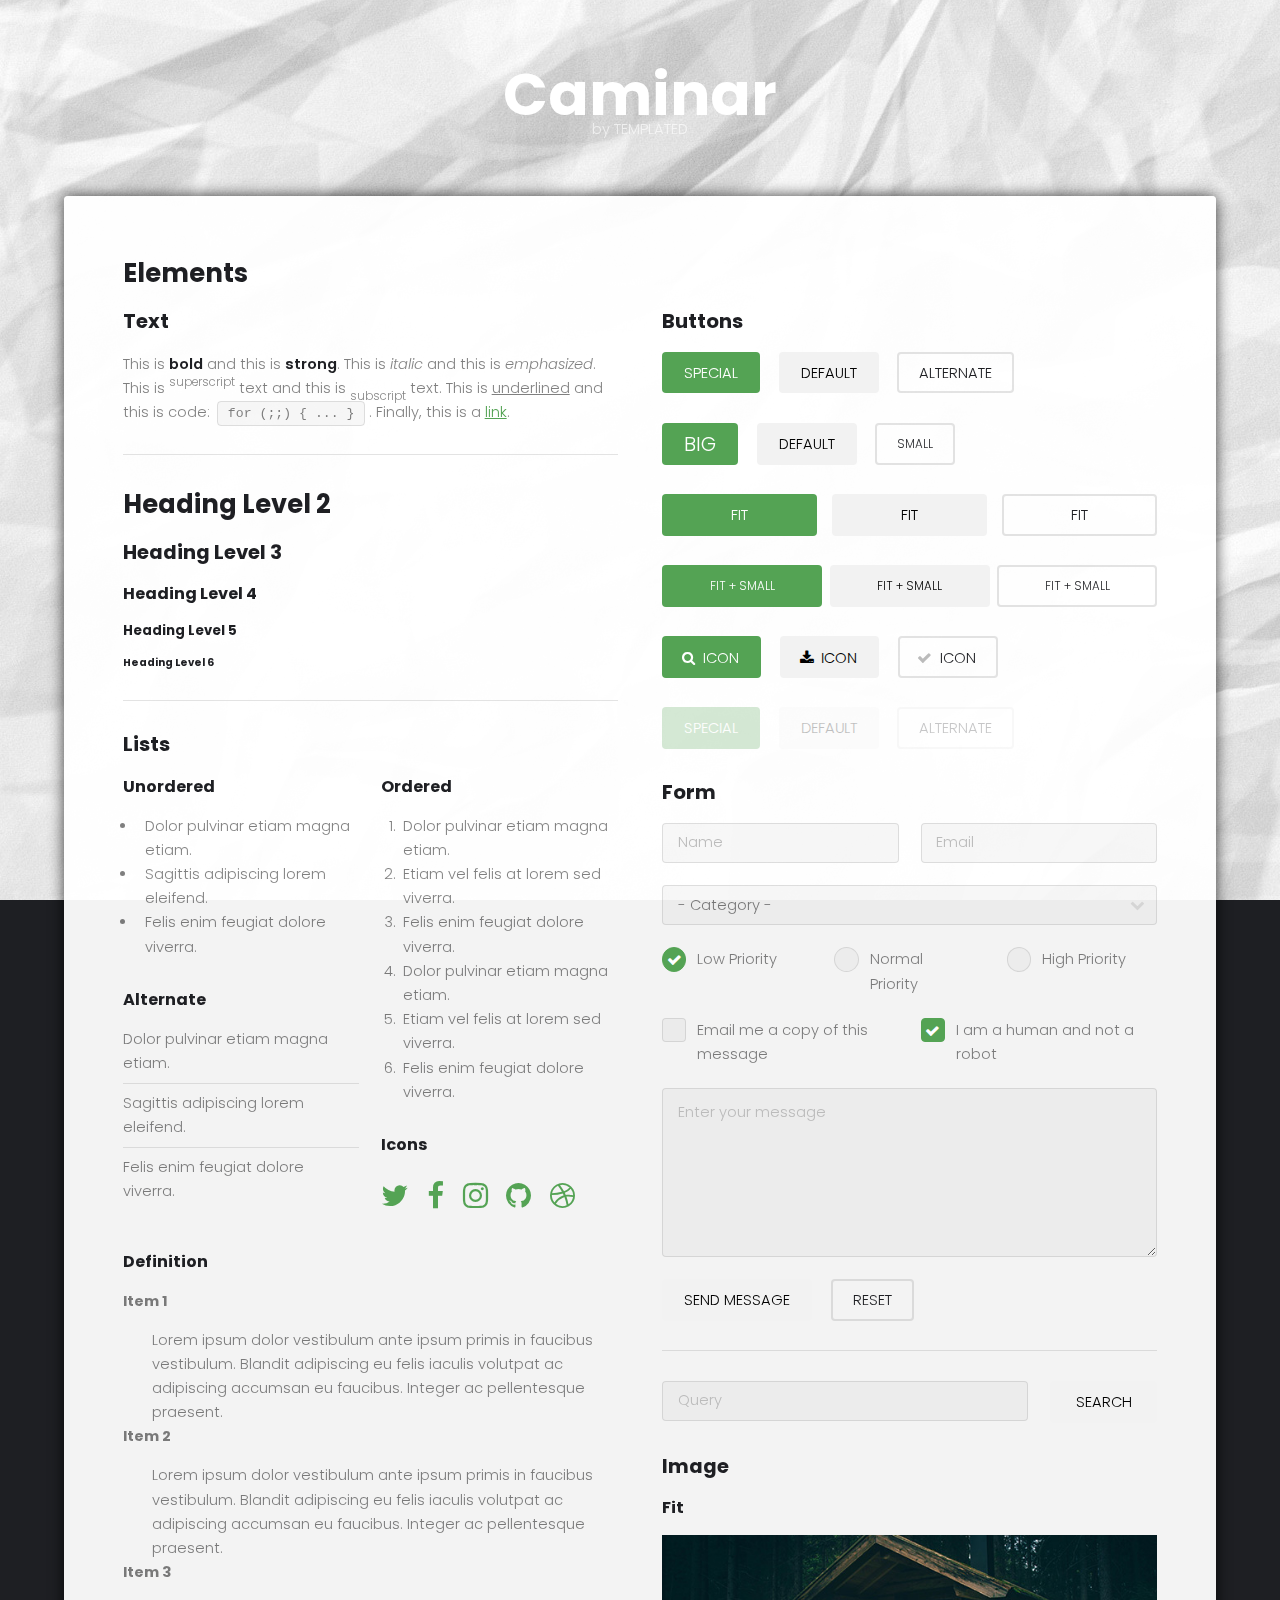
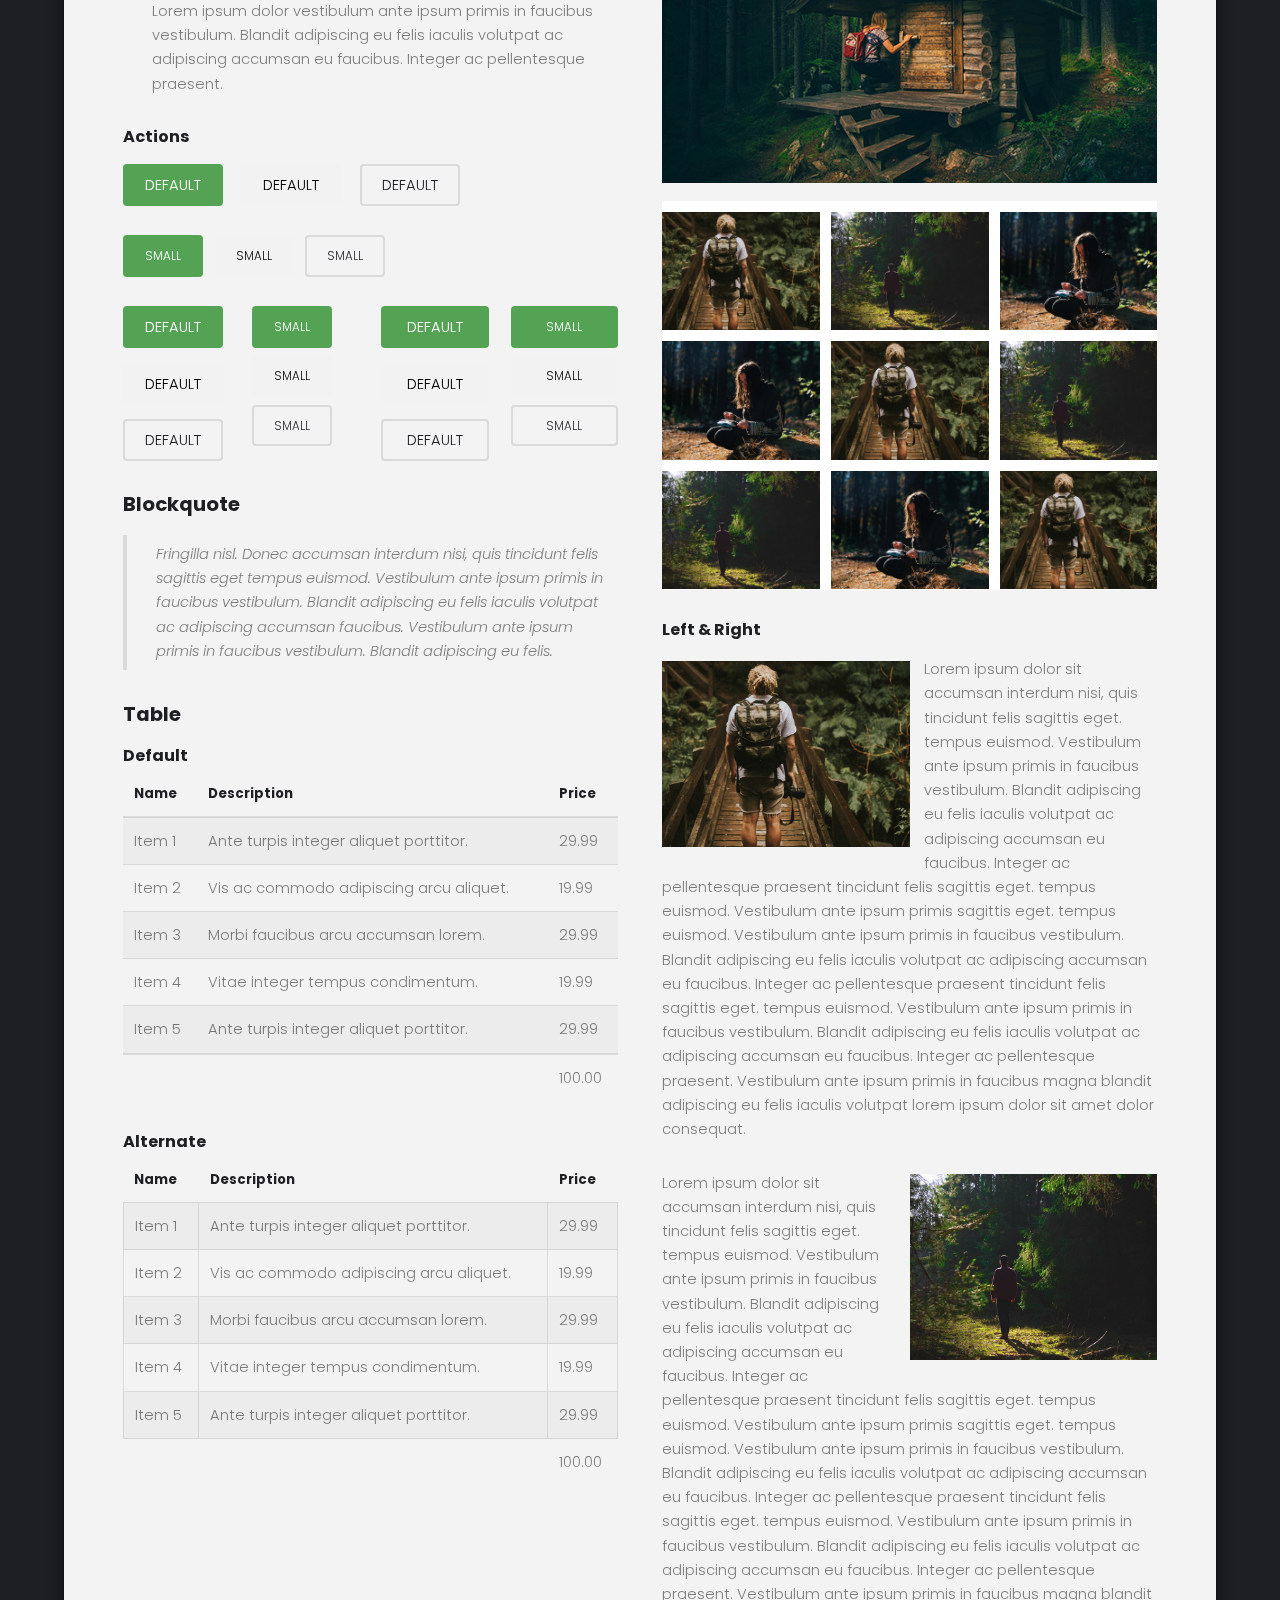
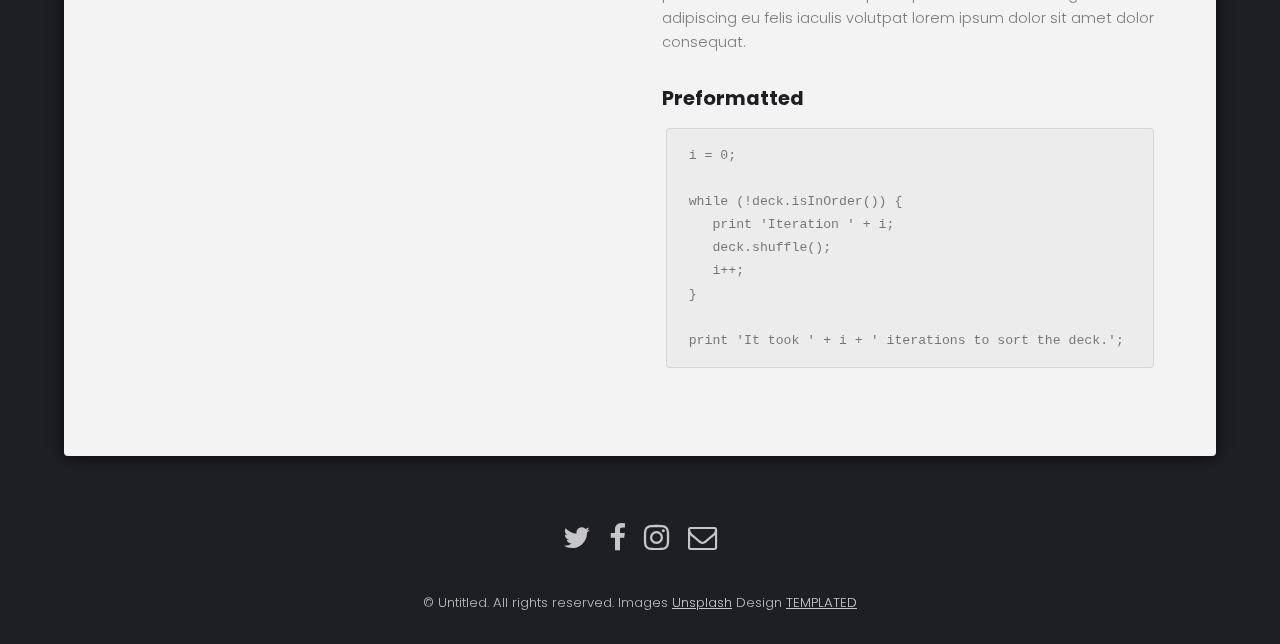
==== commit f3f411ca: "changed" ====
--- a/elements.html
+++ b/elements.html
@@ -1,437 +1,401 @@
 <!DOCTYPE HTML>
 <!--
-	Hielo by TEMPLATED
+	Caminar by TEMPLATED
 	templated.co @templatedco
 	Released for free under the Creative Commons Attribution 3.0 license (templated.co/license)
 -->
 <html>
 	<head>
-		<title>Hielo by TEMPLATED</title>
+		<title>Caminar by TEMPLATED</title>
 		<meta charset="utf-8" />
 		<meta name="viewport" content="width=device-width, initial-scale=1" />
 		<link rel="stylesheet" href="assets/css/main.css" />
 	</head>
-	<body class="subpage">
+	<body>
 
 		<!-- Header -->
 			<header id="header">
-				<div class="logo"><a href="index.html">Hielo <span>by TEMPLATED</span></a></div>
-				<a href="#menu">Menu</a>
+				<div class="logo"><a href="#">Caminar <span>by TEMPLATED</span></a></div>
 			</header>
 
-		<!-- Nav -->
-			<nav id="menu">
-				<ul class="links">
-					<li><a href="index.html">Home</a></li>
-					<li><a href="generic.html">Generic</a></li>
-					<li><a href="elements.html">Elements</a></li>
-				</ul>
-			</nav>
-
-		<!-- One -->
-			<section id="One" class="wrapper style3">
+		<!-- Main -->
+			<section id="main">
 				<div class="inner">
-					<header class="align-center">
-						<p>Sed amet nulla</p>
-						<h2>Elements</h2>
-					</header>
-				</div>
-			</section>
-
-		<!-- Main -->
-			<div id="main" class="container">
-
-				<!-- Elements -->
-					<h2 id="elements">Elements</h2>
-					<div class="row 200%">
-						<div class="6u 12u$(medium)">
-
-							<!-- Text stuff -->
-								<h3>Text</h3>
-								<p>This is <b>bold</b> and this is <strong>strong</strong>. This is <i>italic</i> and this is <em>emphasized</em>.
-								This is <sup>superscript</sup> text and this is <sub>subscript</sub> text.
-								This is <u>underlined</u> and this is code: <code>for (;;) { ... }</code>.
-								Finally, this is a <a href="#">link</a>.</p>
-								<hr />
-								<h2>Heading Level 2</h2>
-								<h3>Heading Level 3</h3>
-								<h4>Heading Level 4</h4>
-								<h5>Heading Level 5</h5>
-								<h6>Heading Level 6</h6>
-								<hr />
-								<header>
-									<h2>Heading with a Subtitle</h2>
-									<p>Lorem ipsum dolor sit amet nullam id egestas urna aliquam</p>
-								</header>
-								<p>Nunc lacinia ante nunc ac lobortis. Interdum adipiscing gravida odio porttitor sem non mi integer non faucibus ornare mi ut ante amet placerat aliquet. Volutpat eu sed ante lacinia sapien lorem accumsan varius montes viverra nibh in adipiscing blandit tempus accumsan.</p>
-								<header>
-									<h3>Heading with a Subtitle</h3>
-									<p>Lorem ipsum dolor sit amet nullam id egestas urna aliquam</p>
-								</header>
-								<p>Nunc lacinia ante nunc ac lobortis. Interdum adipiscing gravida odio porttitor sem non mi integer non faucibus ornare mi ut ante amet placerat aliquet. Volutpat eu sed ante lacinia sapien lorem accumsan varius montes viverra nibh in adipiscing blandit tempus accumsan.</p>
-								<header>
-									<h4>Heading with a Subtitle</h4>
-									<p>Lorem ipsum dolor sit amet nullam id egestas urna aliquam</p>
-								</header>
-								<p>Nunc lacinia ante nunc ac lobortis. Interdum adipiscing gravida odio porttitor sem non mi integer non faucibus ornare mi ut ante amet placerat aliquet. Volutpat eu sed ante lacinia sapien lorem accumsan varius montes viverra nibh in adipiscing blandit tempus accumsan.</p>
-
-							<!-- Lists -->
-								<h3>Lists</h3>
-								<div class="row">
-									<div class="6u 12u$(small)">
-
-										<h4>Unordered</h4>
-										<ul>
-											<li>Dolor pulvinar etiam magna etiam.</li>
-											<li>Sagittis adipiscing lorem eleifend.</li>
-											<li>Felis enim feugiat dolore viverra.</li>
-										</ul>
-
-										<h4>Alternate</h4>
-										<ul class="alt">
-											<li>Dolor pulvinar etiam magna etiam.</li>
-											<li>Sagittis adipiscing lorem eleifend.</li>
-											<li>Felis enim feugiat dolore viverra.</li>
-										</ul>
+					<div class="wrapper style1">
+						<div class="content">
+
+							<!-- Elements -->
+								<h2 id="elements">Elements</h2>
+								<div class="row 200%">
+									<div class="6u 12u$(medium)">
+
+										<!-- Text stuff -->
+											<h3>Text</h3>
+											<p>This is <b>bold</b> and this is <strong>strong</strong>. This is <i>italic</i> and this is <em>emphasized</em>.
+											This is <sup>superscript</sup> text and this is <sub>subscript</sub> text.
+											This is <u>underlined</u> and this is code: <code>for (;;) { ... }</code>.
+											Finally, this is a <a href="#">link</a>.</p>
+											<hr />
+											<h2>Heading Level 2</h2>
+											<h3>Heading Level 3</h3>
+											<h4>Heading Level 4</h4>
+											<h5>Heading Level 5</h5>
+											<h6>Heading Level 6</h6>
+											<hr />
+
+										<!-- Lists -->
+											<h3>Lists</h3>
+											<div class="row">
+												<div class="6u 12u$(small)">
+
+													<h4>Unordered</h4>
+													<ul>
+														<li>Dolor pulvinar etiam magna etiam.</li>
+														<li>Sagittis adipiscing lorem eleifend.</li>
+														<li>Felis enim feugiat dolore viverra.</li>
+													</ul>
+
+													<h4>Alternate</h4>
+													<ul class="alt">
+														<li>Dolor pulvinar etiam magna etiam.</li>
+														<li>Sagittis adipiscing lorem eleifend.</li>
+														<li>Felis enim feugiat dolore viverra.</li>
+													</ul>
+
+												</div>
+												<div class="6u$ 12u$(small)">
+
+													<h4>Ordered</h4>
+													<ol>
+														<li>Dolor pulvinar etiam magna etiam.</li>
+														<li>Etiam vel felis at lorem sed viverra.</li>
+														<li>Felis enim feugiat dolore viverra.</li>
+														<li>Dolor pulvinar etiam magna etiam.</li>
+														<li>Etiam vel felis at lorem sed viverra.</li>
+														<li>Felis enim feugiat dolore viverra.</li>
+													</ol>
+
+													<h4>Icons</h4>
+													<ul class="icons">
+														<li><a href="#" class="icon fa-twitter"><span class="label">Twitter</span></a></li>
+														<li><a href="#" class="icon fa-facebook"><span class="label">Facebook</span></a></li>
+														<li><a href="#" class="icon fa-instagram"><span class="label">Instagram</span></a></li>
+														<li><a href="#" class="icon fa-github"><span class="label">Github</span></a></li>
+														<li><a href="#" class="icon fa-dribbble"><span class="label">Dribbble</span></a></li>
+													</ul>
+
+												</div>
+											</div>
+											<h4>Definition</h4>
+											<dl>
+												<dt>Item 1</dt>
+												<dd>
+													<p>Lorem ipsum dolor vestibulum ante ipsum primis in faucibus vestibulum. Blandit adipiscing eu felis iaculis volutpat ac adipiscing accumsan eu faucibus. Integer ac pellentesque praesent.</p>
+												</dd>
+												<dt>Item 2</dt>
+												<dd>
+													<p>Lorem ipsum dolor vestibulum ante ipsum primis in faucibus vestibulum. Blandit adipiscing eu felis iaculis volutpat ac adipiscing accumsan eu faucibus. Integer ac pellentesque praesent.</p>
+												</dd>
+												<dt>Item 3</dt>
+												<dd>
+													<p>Lorem ipsum dolor vestibulum ante ipsum primis in faucibus vestibulum. Blandit adipiscing eu felis iaculis volutpat ac adipiscing accumsan eu faucibus. Integer ac pellentesque praesent.</p>
+												</dd>
+											</dl>
+
+											<h4>Actions</h4>
+											<ul class="actions">
+												<li><a href="#" class="button special">Default</a></li>
+												<li><a href="#" class="button">Default</a></li>
+												<li><a href="#" class="button alt">Default</a></li>
+											</ul>
+											<ul class="actions small">
+												<li><a href="#" class="button special small">Small</a></li>
+												<li><a href="#" class="button small">Small</a></li>
+												<li><a href="#" class="button alt small">Small</a></li>
+											</ul>
+											<div class="row">
+												<div class="3u 12u$(small)">
+													<ul class="actions vertical">
+														<li><a href="#" class="button special">Default</a></li>
+														<li><a href="#" class="button">Default</a></li>
+														<li><a href="#" class="button alt">Default</a></li>
+													</ul>
+												</div>
+												<div class="3u 12u$(small)">
+													<ul class="actions vertical small">
+														<li><a href="#" class="button special small">Small</a></li>
+														<li><a href="#" class="button small">Small</a></li>
+														<li><a href="#" class="button alt small">Small</a></li>
+													</ul>
+												</div>
+												<div class="3u 12u$(small)">
+													<ul class="actions vertical">
+														<li><a href="#" class="button special fit">Default</a></li>
+														<li><a href="#" class="button fit">Default</a></li>
+														<li><a href="#" class="button alt fit">Default</a></li>
+													</ul>
+												</div>
+												<div class="3u$ 12u$(small)">
+													<ul class="actions vertical small">
+														<li><a href="#" class="button special small fit">Small</a></li>
+														<li><a href="#" class="button small fit">Small</a></li>
+														<li><a href="#" class="button alt small fit">Small</a></li>
+													</ul>
+												</div>
+											</div>
+
+										<!-- Blockquote -->
+											<h3>Blockquote</h3>
+											<blockquote>Fringilla nisl. Donec accumsan interdum nisi, quis tincidunt felis sagittis eget tempus euismod. Vestibulum ante ipsum primis in faucibus vestibulum. Blandit adipiscing eu felis iaculis volutpat ac adipiscing accumsan faucibus. Vestibulum ante ipsum primis in faucibus vestibulum. Blandit adipiscing eu felis.</blockquote>
+
+										<!-- Table -->
+											<h3>Table</h3>
+
+											<h4>Default</h4>
+											<div class="table-wrapper">
+												<table>
+													<thead>
+														<tr>
+															<th>Name</th>
+															<th>Description</th>
+															<th>Price</th>
+														</tr>
+													</thead>
+													<tbody>
+														<tr>
+															<td>Item 1</td>
+															<td>Ante turpis integer aliquet porttitor.</td>
+															<td>29.99</td>
+														</tr>
+														<tr>
+															<td>Item 2</td>
+															<td>Vis ac commodo adipiscing arcu aliquet.</td>
+															<td>19.99</td>
+														</tr>
+														<tr>
+															<td>Item 3</td>
+															<td> Morbi faucibus arcu accumsan lorem.</td>
+															<td>29.99</td>
+														</tr>
+														<tr>
+															<td>Item 4</td>
+															<td>Vitae integer tempus condimentum.</td>
+															<td>19.99</td>
+														</tr>
+														<tr>
+															<td>Item 5</td>
+															<td>Ante turpis integer aliquet porttitor.</td>
+															<td>29.99</td>
+														</tr>
+													</tbody>
+													<tfoot>
+														<tr>
+															<td colspan="2"></td>
+															<td>100.00</td>
+														</tr>
+													</tfoot>
+												</table>
+											</div>
+
+											<h4>Alternate</h4>
+											<div class="table-wrapper">
+												<table class="alt">
+													<thead>
+														<tr>
+															<th>Name</th>
+															<th>Description</th>
+															<th>Price</th>
+														</tr>
+													</thead>
+													<tbody>
+														<tr>
+															<td>Item 1</td>
+															<td>Ante turpis integer aliquet porttitor.</td>
+															<td>29.99</td>
+														</tr>
+														<tr>
+															<td>Item 2</td>
+															<td>Vis ac commodo adipiscing arcu aliquet.</td>
+															<td>19.99</td>
+														</tr>
+														<tr>
+															<td>Item 3</td>
+															<td> Morbi faucibus arcu accumsan lorem.</td>
+															<td>29.99</td>
+														</tr>
+														<tr>
+															<td>Item 4</td>
+															<td>Vitae integer tempus condimentum.</td>
+															<td>19.99</td>
+														</tr>
+														<tr>
+															<td>Item 5</td>
+															<td>Ante turpis integer aliquet porttitor.</td>
+															<td>29.99</td>
+														</tr>
+													</tbody>
+													<tfoot>
+														<tr>
+															<td colspan="2"></td>
+															<td>100.00</td>
+														</tr>
+													</tfoot>
+												</table>
+											</div>
 
 									</div>
-									<div class="6u$ 12u$(small)">
-
-										<h4>Ordered</h4>
-										<ol>
-											<li>Dolor pulvinar etiam magna etiam.</li>
-											<li>Etiam vel felis at lorem sed viverra.</li>
-											<li>Felis enim feugiat dolore viverra.</li>
-											<li>Dolor pulvinar etiam magna etiam.</li>
-											<li>Etiam vel felis at lorem sed viverra.</li>
-											<li>Felis enim feugiat dolore viverra.</li>
-										</ol>
-
-										<h4>Icons</h4>
-										<ul class="icons">
-											<li><a href="#" class="icon fa-twitter"><span class="label">Twitter</span></a></li>
-											<li><a href="#" class="icon fa-facebook"><span class="label">Facebook</span></a></li>
-											<li><a href="#" class="icon fa-instagram"><span class="label">Instagram</span></a></li>
-											<li><a href="#" class="icon fa-github"><span class="label">Github</span></a></li>
-											<li><a href="#" class="icon fa-dribbble"><span class="label">Dribbble</span></a></li>
-											<li><a href="#" class="icon fa-tumblr"><span class="label">Tumblr</span></a></li>
-										</ul>
+									<div class="6u$ 12u$(medium)">
+
+										<!-- Buttons -->
+											<h3>Buttons</h3>
+											<ul class="actions">
+												<li><a href="#" class="button special">Special</a></li>
+												<li><a href="#" class="button">Default</a></li>
+												<li><a href="#" class="button alt">Alternate</a></li>
+											</ul>
+											<ul class="actions">
+												<li><a href="#" class="button special big">Big</a></li>
+												<li><a href="#" class="button">Default</a></li>
+												<li><a href="#" class="button alt small">Small</a></li>
+											</ul>
+											<ul class="actions fit">
+												<li><a href="#" class="button special fit">Fit</a></li>
+												<li><a href="#" class="button fit">Fit</a></li>
+												<li><a href="#" class="button alt fit">Fit</a></li>
+											</ul>
+											<ul class="actions fit small">
+												<li><a href="#" class="button special fit small">Fit + Small</a></li>
+												<li><a href="#" class="button fit small">Fit + Small</a></li>
+												<li><a href="#" class="button alt fit small">Fit + Small</a></li>
+											</ul>
+											<ul class="actions">
+												<li><a href="#" class="button special icon fa-search">Icon</a></li>
+												<li><a href="#" class="button icon fa-download">Icon</a></li>
+												<li><a href="#" class="button alt icon fa-check">Icon</a></li>
+											</ul>
+											<ul class="actions">
+												<li><span class="button special disabled">Special</span></li>
+												<li><span class="button disabled">Default</span></li>
+												<li><span class="button alt disabled">Alternate</span></li>
+											</ul>
+
+										<!-- Form -->
+											<h3>Form</h3>
+
+											<form method="post" action="#">
+												<div class="row uniform">
+													<div class="6u 12u$(xsmall)">
+														<input type="text" name="name" id="name" value="" placeholder="Name" />
+													</div>
+													<div class="6u$ 12u$(xsmall)">
+														<input type="email" name="email" id="email" value="" placeholder="Email" />
+													</div>
+													<!-- Break -->
+													<div class="12u$">
+														<div class="select-wrapper">
+															<select name="category" id="category">
+																<option value="">- Category -</option>
+																<option value="1">Manufacturing</option>
+																<option value="1">Shipping</option>
+																<option value="1">Administration</option>
+																<option value="1">Human Resources</option>
+															</select>
+														</div>
+													</div>
+													<!-- Break -->
+													<div class="4u 12u$(small)">
+														<input type="radio" id="priority-low" name="priority" checked>
+														<label for="priority-low">Low Priority</label>
+													</div>
+													<div class="4u 12u$(small)">
+														<input type="radio" id="priority-normal" name="priority">
+														<label for="priority-normal">Normal Priority</label>
+													</div>
+													<div class="4u$ 12u$(small)">
+														<input type="radio" id="priority-high" name="priority">
+														<label for="priority-high">High Priority</label>
+													</div>
+													<!-- Break -->
+													<div class="6u 12u$(small)">
+														<input type="checkbox" id="copy" name="copy">
+														<label for="copy">Email me a copy of this message</label>
+													</div>
+													<div class="6u$ 12u$(small)">
+														<input type="checkbox" id="human" name="human" checked>
+														<label for="human">I am a human and not a robot</label>
+													</div>
+													<!-- Break -->
+													<div class="12u$">
+														<textarea name="message" id="message" placeholder="Enter your message" rows="6"></textarea>
+													</div>
+													<!-- Break -->
+													<div class="12u$">
+														<ul class="actions">
+															<li><input type="submit" value="Send Message" /></li>
+															<li><input type="reset" value="Reset" class="alt" /></li>
+														</ul>
+													</div>
+												</div>
+											</form>
+
+											<hr />
+
+											<form method="post" action="#">
+												<div class="row uniform">
+													<div class="9u 12u$(small)">
+														<input type="text" name="query" id="query" value="" placeholder="Query" />
+													</div>
+													<div class="3u$ 12u$(small)">
+														<input type="submit" value="Search" class="fit" />
+													</div>
+												</div>
+											</form>
+
+										<!-- Image -->
+											<h3>Image</h3>
+
+											<h4>Fit</h4>
+											<span class="image fit"><img src="images/pic01.jpg" alt="" /></span>
+											<div class="box alt">
+												<div class="row 50% uniform">
+													<div class="4u"><span class="image fit"><img src="images/pic06.jpg" alt="" /></span></div>
+													<div class="4u"><span class="image fit"><img src="images/pic07.jpg" alt="" /></span></div>
+													<div class="4u$"><span class="image fit"><img src="images/pic08.jpg" alt="" /></span></div>
+													<!-- Break -->
+													<div class="4u"><span class="image fit"><img src="images/pic08.jpg" alt="" /></span></div>
+													<div class="4u"><span class="image fit"><img src="images/pic06.jpg" alt="" /></span></div>
+													<div class="4u$"><span class="image fit"><img src="images/pic07.jpg" alt="" /></span></div>
+													<!-- Break -->
+													<div class="4u"><span class="image fit"><img src="images/pic07.jpg" alt="" /></span></div>
+													<div class="4u"><span class="image fit"><img src="images/pic08.jpg" alt="" /></span></div>
+													<div class="4u$"><span class="image fit"><img src="images/pic06.jpg" alt="" /></span></div>
+												</div>
+											</div>
+
+											<h4>Left &amp; Right</h4>
+											<p><span class="image left"><img src="images/pic06.jpg" alt="" /></span>Lorem ipsum dolor sit accumsan interdum nisi, quis tincidunt felis sagittis eget. tempus euismod. Vestibulum ante ipsum primis in faucibus vestibulum. Blandit adipiscing eu felis iaculis volutpat ac adipiscing accumsan eu faucibus. Integer ac pellentesque praesent tincidunt felis sagittis eget. tempus euismod. Vestibulum ante ipsum primis sagittis eget. tempus euismod. Vestibulum ante ipsum primis in faucibus vestibulum. Blandit adipiscing eu felis iaculis volutpat ac adipiscing accumsan eu faucibus. Integer ac pellentesque praesent tincidunt felis sagittis eget. tempus euismod. Vestibulum ante ipsum primis in faucibus vestibulum. Blandit adipiscing eu felis iaculis volutpat ac adipiscing accumsan eu faucibus. Integer ac pellentesque praesent. Vestibulum ante ipsum primis in faucibus magna blandit adipiscing eu felis iaculis volutpat lorem ipsum dolor sit amet dolor consequat.</p>
+											<p><span class="image right"><img src="images/pic07.jpg" alt="" /></span>Lorem ipsum dolor sit accumsan interdum nisi, quis tincidunt felis sagittis eget. tempus euismod. Vestibulum ante ipsum primis in faucibus vestibulum. Blandit adipiscing eu felis iaculis volutpat ac adipiscing accumsan eu faucibus. Integer ac pellentesque praesent tincidunt felis sagittis eget. tempus euismod. Vestibulum ante ipsum primis sagittis eget. tempus euismod. Vestibulum ante ipsum primis in faucibus vestibulum. Blandit adipiscing eu felis iaculis volutpat ac adipiscing accumsan eu faucibus. Integer ac pellentesque praesent tincidunt felis sagittis eget. tempus euismod. Vestibulum ante ipsum primis in faucibus vestibulum. Blandit adipiscing eu felis iaculis volutpat ac adipiscing accumsan eu faucibus. Integer ac pellentesque praesent. Vestibulum ante ipsum primis in faucibus magna blandit adipiscing eu felis iaculis volutpat lorem ipsum dolor sit amet dolor consequat.</p>
+
+										<!-- Preformatted Code -->
+											<h3>Preformatted</h3>
+											<pre><code>i = 0;
+
+while (!deck.isInOrder()) {
+   print 'Iteration ' + i;
+   deck.shuffle();
+   i++;
+}
+
+print 'It took ' + i + ' iterations to sort the deck.';
+</code></pre>
 
 									</div>
 								</div>
-								<h4>Definition</h4>
-								<dl>
-									<dt>Item 1</dt>
-									<dd>
-										<p>Lorem ipsum dolor vestibulum ante ipsum primis in faucibus vestibulum. Blandit adipiscing eu felis iaculis volutpat ac adipiscing accumsan eu faucibus. Integer ac pellentesque praesent.</p>
-									</dd>
-									<dt>Item 2</dt>
-									<dd>
-										<p>Lorem ipsum dolor vestibulum ante ipsum primis in faucibus vestibulum. Blandit adipiscing eu felis iaculis volutpat ac adipiscing accumsan eu faucibus. Integer ac pellentesque praesent.</p>
-									</dd>
-									<dt>Item 3</dt>
-									<dd>
-										<p>Lorem ipsum dolor vestibulum ante ipsum primis in faucibus vestibulum. Blandit adipiscing eu felis iaculis volutpat ac adipiscing accumsan eu faucibus. Integer ac pellentesque praesent.</p>
-									</dd>
-								</dl>
-
-								<h4>Actions</h4>
-								<ul class="actions">
-									<li><a href="#" class="button special">Default</a></li>
-									<li><a href="#" class="button">Default</a></li>
-									<li><a href="#" class="button alt">Default</a></li>
-								</ul>
-								<ul class="actions small">
-									<li><a href="#" class="button special small">Small</a></li>
-									<li><a href="#" class="button small">Small</a></li>
-									<li><a href="#" class="button alt small">Small</a></li>
-								</ul>
-								<div class="row">
-									<div class="3u 12u$(small)">
-										<ul class="actions vertical">
-											<li><a href="#" class="button special">Default</a></li>
-											<li><a href="#" class="button">Default</a></li>
-											<li><a href="#" class="button alt">Default</a></li>
-										</ul>
-									</div>
-									<div class="3u 12u$(small)">
-										<ul class="actions vertical small">
-											<li><a href="#" class="button special small">Small</a></li>
-											<li><a href="#" class="button small">Small</a></li>
-											<li><a href="#" class="button alt small">Small</a></li>
-										</ul>
-									</div>
-									<div class="3u 12u$(small)">
-										<ul class="actions vertical">
-											<li><a href="#" class="button special fit">Default</a></li>
-											<li><a href="#" class="button fit">Default</a></li>
-											<li><a href="#" class="button alt fit">Default</a></li>
-										</ul>
-									</div>
-									<div class="3u$ 12u$(small)">
-										<ul class="actions vertical small">
-											<li><a href="#" class="button special small fit">Small</a></li>
-											<li><a href="#" class="button small fit">Small</a></li>
-											<li><a href="#" class="button alt small fit">Small</a></li>
-										</ul>
-									</div>
-								</div>
-
-							<!-- Blockquote -->
-								<h3>Blockquote</h3>
-								<blockquote>Fringilla nisl. Donec accumsan interdum nisi, quis tincidunt felis sagittis eget tempus euismod. Vestibulum ante ipsum primis in faucibus vestibulum. Blandit adipiscing eu felis iaculis volutpat ac adipiscing accumsan faucibus. Vestibulum ante ipsum primis in faucibus vestibulum. Blandit adipiscing eu felis.</blockquote>
-
-							<!-- Table -->
-								<h3>Table</h3>
-
-								<h4>Default</h4>
-								<div class="table-wrapper">
-									<table>
-										<thead>
-											<tr>
-												<th>Name</th>
-												<th>Description</th>
-												<th>Price</th>
-											</tr>
-										</thead>
-										<tbody>
-											<tr>
-												<td>Item 1</td>
-												<td>Ante turpis integer aliquet porttitor.</td>
-												<td>29.99</td>
-											</tr>
-											<tr>
-												<td>Item 2</td>
-												<td>Vis ac commodo adipiscing arcu aliquet.</td>
-												<td>19.99</td>
-											</tr>
-											<tr>
-												<td>Item 3</td>
-												<td> Morbi faucibus arcu accumsan lorem.</td>
-												<td>29.99</td>
-											</tr>
-											<tr>
-												<td>Item 4</td>
-												<td>Vitae integer tempus condimentum.</td>
-												<td>19.99</td>
-											</tr>
-											<tr>
-												<td>Item 5</td>
-												<td>Ante turpis integer aliquet porttitor.</td>
-												<td>29.99</td>
-											</tr>
-										</tbody>
-										<tfoot>
-											<tr>
-												<td colspan="2"></td>
-												<td>100.00</td>
-											</tr>
-										</tfoot>
-									</table>
-								</div>
-
-								<h4>Alternate</h4>
-								<div class="table-wrapper">
-									<table class="alt">
-										<thead>
-											<tr>
-												<th>Name</th>
-												<th>Description</th>
-												<th>Price</th>
-											</tr>
-										</thead>
-										<tbody>
-											<tr>
-												<td>Item 1</td>
-												<td>Ante turpis integer aliquet porttitor.</td>
-												<td>29.99</td>
-											</tr>
-											<tr>
-												<td>Item 2</td>
-												<td>Vis ac commodo adipiscing arcu aliquet.</td>
-												<td>19.99</td>
-											</tr>
-											<tr>
-												<td>Item 3</td>
-												<td> Morbi faucibus arcu accumsan lorem.</td>
-												<td>29.99</td>
-											</tr>
-											<tr>
-												<td>Item 4</td>
-												<td>Vitae integer tempus condimentum.</td>
-												<td>19.99</td>
-											</tr>
-											<tr>
-												<td>Item 5</td>
-												<td>Ante turpis integer aliquet porttitor.</td>
-												<td>29.99</td>
-											</tr>
-										</tbody>
-										<tfoot>
-											<tr>
-												<td colspan="2"></td>
-												<td>100.00</td>
-											</tr>
-										</tfoot>
-									</table>
-								</div>
-
-						</div>
-						<div class="6u$ 12u$(medium)">
-
-							<!-- Buttons -->
-								<h3>Buttons</h3>
-								<ul class="actions">
-									<li><a href="#" class="button special">Special</a></li>
-									<li><a href="#" class="button">Default</a></li>
-									<li><a href="#" class="button alt">Alternate</a></li>
-								</ul>
-								<ul class="actions">
-									<li><a href="#" class="button special big">Big</a></li>
-									<li><a href="#" class="button">Default</a></li>
-									<li><a href="#" class="button alt small">Small</a></li>
-								</ul>
-								<ul class="actions fit">
-									<li><a href="#" class="button special fit">Fit</a></li>
-									<li><a href="#" class="button fit">Fit</a></li>
-									<li><a href="#" class="button alt fit">Fit</a></li>
-								</ul>
-								<ul class="actions fit small">
-									<li><a href="#" class="button special fit small">Fit + Small</a></li>
-									<li><a href="#" class="button fit small">Fit + Small</a></li>
-									<li><a href="#" class="button alt fit small">Fit + Small</a></li>
-								</ul>
-								<ul class="actions">
-									<li><a href="#" class="button special icon fa-search">Icon</a></li>
-									<li><a href="#" class="button icon fa-download">Icon</a></li>
-									<li><a href="#" class="button alt icon fa-check">Icon</a></li>
-								</ul>
-								<ul class="actions">
-									<li><span class="button special disabled">Special</span></li>
-									<li><span class="button disabled">Default</span></li>
-									<li><span class="button alt disabled">Alternate</span></li>
-								</ul>
-
-							<!-- Form -->
-								<h3>Form</h3>
-
-								<form method="post" action="#">
-									<div class="row uniform">
-										<div class="6u 12u$(xsmall)">
-											<input type="text" name="name" id="name" value="" placeholder="Name" />
-										</div>
-										<div class="6u$ 12u$(xsmall)">
-											<input type="email" name="email" id="email" value="" placeholder="Email" />
-										</div>
-										<!-- Break -->
-										<div class="12u$">
-											<div class="select-wrapper">
-												<select name="category" id="category">
-													<option value="">- Category -</option>
-													<option value="1">Manufacturing</option>
-													<option value="1">Shipping</option>
-													<option value="1">Administration</option>
-													<option value="1">Human Resources</option>
-												</select>
-											</div>
-										</div>
-										<!-- Break -->
-										<div class="4u 12u$(small)">
-											<input type="radio" id="priority-low" name="priority" checked>
-											<label for="priority-low">Low Priority</label>
-										</div>
-										<div class="4u 12u$(small)">
-											<input type="radio" id="priority-normal" name="priority">
-											<label for="priority-normal">Normal Priority</label>
-										</div>
-										<div class="4u$ 12u$(small)">
-											<input type="radio" id="priority-high" name="priority">
-											<label for="priority-high">High Priority</label>
-										</div>
-										<!-- Break -->
-										<div class="6u 12u$(small)">
-											<input type="checkbox" id="copy" name="copy">
-											<label for="copy">Email me a copy of this message</label>
-										</div>
-										<div class="6u$ 12u$(small)">
-											<input type="checkbox" id="human" name="human" checked>
-											<label for="human">I am a human and not a robot</label>
-										</div>
-										<!-- Break -->
-										<div class="12u$">
-											<textarea name="message" id="message" placeholder="Enter your message" rows="6"></textarea>
-										</div>
-										<!-- Break -->
-										<div class="12u$">
-											<ul class="actions">
-												<li><input type="submit" value="Send Message" /></li>
-												<li><input type="reset" value="Reset" class="alt" /></li>
-											</ul>
-										</div>
-									</div>
-								</form>
-
-								<hr />
-
-								<form method="post" action="#">
-									<div class="row uniform">
-										<div class="9u 12u$(small)">
-											<input type="text" name="query" id="query" value="" placeholder="Query" />
-										</div>
-										<div class="3u$ 12u$(small)">
-											<input type="submit" value="Search" class="fit" />
-										</div>
-									</div>
-								</form>
-
-							<!-- Image -->
-								<h3>Image</h3>
-
-								<h4>Fit</h4>
-								<span class="image fit"><img src="images/pic01.jpg" alt="" /></span>
-								<div class="box alt">
-									<div class="row 50% uniform">
-										<div class="4u"><span class="image fit"><img src="images/pic01.jpg" alt="" /></span></div>
-										<div class="4u"><span class="image fit"><img src="images/pic01.jpg" alt="" /></span></div>
-										<div class="4u$"><span class="image fit"><img src="images/pic01.jpg" alt="" /></span></div>
-										<!-- Break -->
-										<div class="4u"><span class="image fit"><img src="images/pic01.jpg" alt="" /></span></div>
-										<div class="4u"><span class="image fit"><img src="images/pic01.jpg" alt="" /></span></div>
-										<div class="4u$"><span class="image fit"><img src="images/pic01.jpg" alt="" /></span></div>
-										<!-- Break -->
-										<div class="4u"><span class="image fit"><img src="images/pic01.jpg" alt="" /></span></div>
-										<div class="4u"><span class="image fit"><img src="images/pic01.jpg" alt="" /></span></div>
-										<div class="4u$"><span class="image fit"><img src="images/pic01.jpg" alt="" /></span></div>
-									</div>
-								</div>
-
-								<h4>Left &amp; Right</h4>
-								<p><span class="image left"><img src="images/pic02.jpg" alt="" /></span>Lorem ipsum dolor sit accumsan interdum nisi, quis tincidunt felis sagittis eget. tempus euismod. Vestibulum ante ipsum primis in faucibus vestibulum. Blandit adipiscing eu felis iaculis volutpat ac adipiscing accumsan eu faucibus. Integer ac pellentesque praesent tincidunt felis sagittis eget. tempus euismod. Vestibulum ante ipsum primis sagittis eget. tempus euismod. Vestibulum ante ipsum primis in faucibus vestibulum. Blandit adipiscing eu felis iaculis volutpat ac adipiscing accumsan eu faucibus. Integer ac pellentesque praesent tincidunt felis sagittis eget. tempus euismod. Vestibulum ante ipsum primis in faucibus vestibulum. Blandit adipiscing eu felis iaculis volutpat ac adipiscing accumsan eu faucibus. Integer ac pellentesque praesent. Vestibulum ante ipsum primis in faucibus magna blandit adipiscing eu felis iaculis volutpat lorem ipsum dolor sit amet dolor consequat.</p>
-								<p><span class="image right"><img src="images/pic02.jpg" alt="" /></span>Lorem ipsum dolor sit accumsan interdum nisi, quis tincidunt felis sagittis eget. tempus euismod. Vestibulum ante ipsum primis in faucibus vestibulum. Blandit adipiscing eu felis iaculis volutpat ac adipiscing accumsan eu faucibus. Integer ac pellentesque praesent tincidunt felis sagittis eget. tempus euismod. Vestibulum ante ipsum primis sagittis eget. tempus euismod. Vestibulum ante ipsum primis in faucibus vestibulum. Blandit adipiscing eu felis iaculis volutpat ac adipiscing accumsan eu faucibus. Integer ac pellentesque praesent tincidunt felis sagittis eget. tempus euismod. Vestibulum ante ipsum primis in faucibus vestibulum. Blandit adipiscing eu felis iaculis volutpat ac adipiscing accumsan eu faucibus. Integer ac pellentesque praesent. Vestibulum ante ipsum primis in faucibus magna blandit adipiscing eu felis iaculis volutpat lorem ipsum dolor sit amet dolor consequat.</p>
-
-							<!-- Box -->
-								<h3>Box</h3>
-								<div class="box">
-									<p>Felis sagittis eget tempus primis in faucibus vestibulum. Blandit adipiscing eu felis iaculis volutpat ac adipiscing accumsan eu faucibus. Integer ac pellentesque praesent tincidunt felis sagittis eget. tempus euismod. Magna sed etiam ante ipsum primis in faucibus vestibulum. Blandit adipiscing eu ipsum primis in faucibus vestibulum. Blandit adipiscing eu felis iaculis volutpat ac adipiscing accumsan eu faucibus lorem ipsum dolor sit amet nullam.</p>
-								</div>
-
-							<!-- Preformatted Code -->
-								<h3>Preformatted</h3>
-								<pre><code>i = 0;
-
-while (!deck.isInOrder()) {
-    print 'Iteration ' + i;
-    deck.shuffle();
-    i++;
-}
-
-print 'It took ' + i + ' iterations to sort the deck.';
-</code></pre>
+							</div>
 
 						</div>
 					</div>
-
-			</div>
+			</section>
 
 		<!-- Footer -->
 			<footer id="footer">
@@ -444,13 +408,13 @@
 					</ul>
 				</div>
 				<div class="copyright">
-					&copy; Untitled. All rights reserved.
+					&copy; Untitled. All rights reserved. Images <a href="https://unsplash.com">Unsplash</a> Design <a href="https://templated.co">TEMPLATED</a>
 				</div>
 			</footer>
 
 		<!-- Scripts -->
 			<script src="assets/js/jquery.min.js"></script>
-			<script src="assets/js/jquery.scrollex.min.js"></script>
+			<script src="assets/js/jquery.poptrox.min.js"></script>
 			<script src="assets/js/skel.min.js"></script>
 			<script src="assets/js/util.js"></script>
 			<script src="assets/js/main.js"></script>
--- a/assets/css/main.css
+++ b/assets/css/main.css
@@ -1,9 +1,8 @@
-@charset "UTF-8";
 @import url(font-awesome.min.css);
 @import url("https://fonts.googleapis.com/css?family=Poppins:300,400,500,600,700");
 
 /*
-	Hielo by TEMPLATED
+	Caminar by TEMPLATED
 	templated.co @templatedco
 	Released for free under the Creative Commons Attribution 3.0 license (templated.co/license)
 */
@@ -1630,7 +1629,7 @@
 
 	body {
 		background-color: #fff;
-		color: #444;
+		color: rgba(0, 0, 0, 0.5);
 	}
 
 	body, input, select, textarea {
@@ -1659,6 +1658,10 @@
 	p {
 		margin: 0 0 2rem 0;
 	}
+
+		p:last-child {
+			margin: 0;
+		}
 
 		p.special {
 			text-transform: uppercase;
@@ -1682,7 +1685,7 @@
 			}
 
 	h1, h2, h3, h4, h5, h6 {
-		font-weight: 300;
+		font-weight: 700;
 		line-height: 1.5;
 		margin: 0 0 1rem 0;
 	}
@@ -1732,7 +1735,7 @@
 	}
 
 	code {
-		border-radius: 2px;
+		border-radius: 4px;
 		border: solid 1px;
 		font-family: "Courier New", monospace;
 		font-size: 0.9rem;
@@ -1777,19 +1780,19 @@
 	}
 
 	input, select, textarea {
-		color: #555;
+		color: #1e1f23;
 	}
 
 	a {
-		color: #8a4680;
+		color: #54a354;
 	}
 
 	strong, b {
-		color: #555;
+		color: #1e1f23;
 	}
 
 	h1, h2, h3, h4, h5, h6 {
-		color: #555;
+		color: #1e1f23;
 	}
 
 	blockquote {
@@ -1809,7 +1812,8 @@
 
 	.box {
 		margin-bottom: 2rem;
-		background: #FFF;
+		background: rgba(255, 255, 255, 0.95);
+		border-radius: 4px;
 	}
 
 		.box .image.fit {
@@ -1821,29 +1825,36 @@
 				border-radius: 0;
 			}
 
-		.box header h2 {
-			margin-bottom: 2rem;
-		}
-
-		.box header p {
-			text-transform: uppercase;
-			font-size: .75rem;
-			font-weight: 300;
-			margin: 0 0 .25rem 0;
-			padding: 0 0 .75rem 0;
-			letter-spacing: .25rem;
-		}
-
-			.box header p:after {
-				content: '';
-				position: absolute;
-				margin: auto;
-				right: 0;
-				bottom: 0;
-				left: 0;
-				width: 50%;
-				height: 1px;
-				background-color: rgba(0, 0, 0, 0.125);
+		.box header {
+			margin: 0 0 2rem 0;
+		}
+
+			.box header h2 {
+				margin-bottom: 1rem;
+				position: relative;
+				padding-bottom: 1rem;
+				font-weight: 700;
+			}
+
+				.box header h2:after {
+					content: '';
+					position: absolute;
+					margin: auto;
+					right: 0;
+					bottom: 0;
+					left: 0;
+					width: 10%;
+					height: 1px;
+					background-color: rgba(0, 0, 0, 0.125);
+				}
+
+			.box header p {
+				text-transform: uppercase;
+				font-size: .75rem;
+				font-weight: 300;
+				margin: 1rem 0;
+				padding: 0;
+				letter-spacing: .25rem;
 			}
 
 		.box .content {
@@ -1889,7 +1900,7 @@
 		-webkit-transition: background-color 0.2s ease-in-out, color 0.2s ease-in-out;
 		-ms-transition: background-color 0.2s ease-in-out, color 0.2s ease-in-out;
 		transition: background-color 0.2s ease-in-out, color 0.2s ease-in-out;
-		border-radius: 2px;
+		border-radius: 4px;
 		border: 0;
 		cursor: pointer;
 		display: inline-block;
@@ -2006,7 +2017,7 @@
 		.button.alt {
 			background-color: transparent;
 			box-shadow: inset 0 0 0 2px rgba(144, 144, 144, 0.25);
-			color: #555 !important;
+			color: #1e1f23 !important;
 		}
 
 			input[type="submit"].alt:hover,
@@ -2038,7 +2049,7 @@
 		input[type="button"].special,
 		button.special,
 		.button.special {
-			background-color: #8a4680;
+			background-color: #54a354;
 			color: #ffffff !important;
 		}
 
@@ -2047,7 +2058,7 @@
 			input[type="button"].special:hover,
 			button.special:hover,
 			.button.special:hover {
-				background-color: #9b4f90;
+				background-color: #62ae62;
 			}
 
 			input[type="submit"].special:active,
@@ -2055,7 +2066,7 @@
 			input[type="button"].special:active,
 			button.special:active,
 			.button.special:active {
-				background-color: #793d70;
+				background-color: #4b924b;
 			}
 
 /* Form */
@@ -2080,7 +2091,7 @@
 		-webkit-appearance: none;
 		-ms-appearance: none;
 		appearance: none;
-		border-radius: 2px;
+		border-radius: 4px;
 		border: none;
 		border: solid 1px;
 		color: inherit;
@@ -2162,7 +2173,7 @@
 			cursor: pointer;
 			display: inline-block;
 			font-size: 1rem;
-			font-weight: 400;
+			font-weight: 300;
 			padding-left: 2.4rem;
 			padding-right: 0.75rem;
 			position: relative;
@@ -2180,7 +2191,7 @@
 
 			input[type="checkbox"] + label:before,
 			input[type="radio"] + label:before {
-				border-radius: 2px;
+				border-radius: 4px;
 				border: solid 1px;
 				content: '';
 				display: inline-block;
@@ -2199,7 +2210,7 @@
 		}
 
 	input[type="checkbox"] + label:before {
-		border-radius: 2px;
+		border-radius: 4px;
 	}
 
 	input[type="radio"] + label:before {
@@ -2227,7 +2238,7 @@
 	}
 
 	label {
-		color: #555;
+		color: #1e1f23;
 	}
 
 	input[type="text"],
@@ -2244,8 +2255,8 @@
 		input[type="email"]:focus,
 		select:focus,
 		textarea:focus {
-			border-color: #8a4680;
-			box-shadow: 0 0 0 1px #8a4680;
+			border-color: #54a354;
+			box-shadow: 0 0 0 1px #54a354;
 		}
 
 	.select-wrapper:before {
@@ -2254,7 +2265,7 @@
 
 	input[type="checkbox"] + label,
 	input[type="radio"] + label {
-		color: #444;
+		color: rgba(0, 0, 0, 0.5);
 	}
 
 		input[type="checkbox"] + label:before,
@@ -2265,15 +2276,15 @@
 
 	input[type="checkbox"]:checked + label:before,
 	input[type="radio"]:checked + label:before {
-		background-color: #8a4680;
-		border-color: #8a4680;
+		background-color: #54a354;
+		border-color: #54a354;
 		color: #ffffff;
 	}
 
 	input[type="checkbox"]:focus + label:before,
 	input[type="radio"]:focus + label:before {
-		border-color: #8a4680;
-		box-shadow: 0 0 0 1px #8a4680;
+		border-color: #54a354;
+		box-shadow: 0 0 0 1px #54a354;
 	}
 
 	::-webkit-input-placeholder {
@@ -2296,1115 +2307,11 @@
 		color: #bbb !important;
 	}
 
-/* Icon */
-
-	.icon {
-		text-decoration: none;
-		border-bottom: none;
-		position: relative;
-	}
-
-		.icon:before {
-			-moz-osx-font-smoothing: grayscale;
-			-webkit-font-smoothing: antialiased;
-			font-family: FontAwesome;
-			font-style: normal;
-			font-weight: normal;
-			text-transform: none !important;
-		}
-
-		.icon > .label {
-			display: none;
-		}
-
-/* Image */
-
-	.image {
-		border-radius: 2px;
-		border: 0;
-		display: inline-block;
-		position: relative;
-	}
-
-		.image img {
-			border-radius: 2px;
-			display: block;
-		}
-
-		.image.left, .image.right {
-			max-width: 40%;
-		}
-
-			.image.left img, .image.right img {
-				width: 100%;
-			}
-
-		.image.left {
-			float: left;
-			margin: 0 1.5rem 1rem 0;
-			top: 0.25rem;
-		}
-
-		.image.right {
-			float: right;
-			margin: 0 0 1rem 1.5rem;
-			top: 0.25rem;
-		}
-
-		.image.fit {
-			display: block;
-			margin: 0 0 2rem 0;
-			width: 100%;
-		}
-
-			.image.fit img {
-				width: 100%;
-			}
-
-		.image.main {
-			display: block;
-			margin: 0 0 3rem 0;
-			width: 100%;
-		}
-
-			.image.main img {
-				width: 100%;
-			}
-
-/* List */
-
-	ol {
-		list-style: decimal;
-		margin: 0 0 2rem 0;
-		padding-left: 1.25rem;
-	}
-
-		ol li {
-			padding-left: 0.25rem;
-		}
-
-	ul {
-		list-style: disc;
-		margin: 0 0 2rem 0;
-		padding-left: 1rem;
-	}
-
-		ul li {
-			padding-left: 0.5rem;
-		}
-
-		ul.alt {
-			list-style: none;
-			padding-left: 0;
-		}
-
-			ul.alt li {
-				border-top: solid 1px;
-				padding: 0.5rem 0;
-			}
-
-				ul.alt li:first-child {
-					border-top: 0;
-					padding-top: 0;
-				}
-
-		ul.icons {
-			cursor: default;
-			list-style: none;
-			padding-left: 0;
-		}
-
-			ul.icons li {
-				display: inline-block;
-				padding: 0 1rem 0 0;
-			}
-
-				ul.icons li:last-child {
-					padding-right: 0;
-				}
-
-				ul.icons li .icon:before {
-					font-size: 2rem;
-				}
-
-		ul.actions {
-			cursor: default;
-			list-style: none;
-			padding-left: 0;
-		}
-
-			ul.actions li {
-				display: inline-block;
-				padding: 0 1rem 0 0;
-				vertical-align: middle;
-			}
-
-				ul.actions li:last-child {
-					padding-right: 0;
-				}
-
-			ul.actions.small li {
-				padding: 0 0.5rem 0 0;
-			}
-
-			ul.actions.vertical li {
-				display: block;
-				padding: 1rem 0 0 0;
-			}
-
-				ul.actions.vertical li:first-child {
-					padding-top: 0;
-				}
-
-				ul.actions.vertical li > * {
-					margin-bottom: 0;
-				}
-
-			ul.actions.vertical.small li {
-				padding: 0.5rem 0 0 0;
-			}
-
-				ul.actions.vertical.small li:first-child {
-					padding-top: 0;
-				}
-
-			ul.actions.fit {
-				display: table;
-				margin-left: -1rem;
-				padding: 0;
-				table-layout: fixed;
-				width: calc(100% + 1rem);
-			}
-
-				ul.actions.fit li {
-					display: table-cell;
-					padding: 0 0 0 1rem;
-				}
-
-					ul.actions.fit li > * {
-						margin-bottom: 0;
-					}
-
-				ul.actions.fit.small {
-					margin-left: -0.5rem;
-					width: calc(100% + 0.5rem);
-				}
-
-					ul.actions.fit.small li {
-						padding: 0 0 0 0.5rem;
-					}
-
-			@media screen and (max-width: 480px) {
-
-				ul.actions {
-					margin: 0 0 2rem 0;
-				}
-
-					ul.actions li {
-						padding: 1rem 0 0 0;
-						display: block;
-						text-align: center;
-						width: 100%;
-					}
-
-						ul.actions li:first-child {
-							padding-top: 0;
-						}
-
-						ul.actions li > * {
-							width: 100%;
-							margin: 0 !important;
-						}
-
-							ul.actions li > *.icon:before {
-								margin-left: -2rem;
-							}
-
-					ul.actions.small li {
-						padding: 0.5rem 0 0 0;
-					}
-
-						ul.actions.small li:first-child {
-							padding-top: 0;
-						}
-
-			}
-
-	dl {
-		margin: 0 0 2rem 0;
-	}
-
-		dl dt {
-			display: block;
-			font-weight: 700;
-			margin: 0 0 1rem 0;
-		}
-
-		dl dd {
-			margin-left: 2rem;
-		}
-
-	ul.alt li {
-		border-top-color: rgba(144, 144, 144, 0.25);
-	}
-
-/* Section/Article */
-
-	section.special, article.special {
-		text-align: center;
-	}
-
-	header p {
-		position: relative;
-		margin: 0 0 1.5rem 0;
-	}
-
-	header h2 + p {
-		font-size: 1.25rem;
-		margin-top: -1rem;
-	}
-
-	header h3 + p {
-		font-size: 1.1rem;
-		margin-top: -0.8rem;
-	}
-
-	header h4 + p,
-	header h5 + p,
-	header h6 + p {
-		font-size: 0.9rem;
-		margin-top: -0.6rem;
-	}
-
-	header p {
-		color: #bbb;
-	}
-
-/* Table */
-
-	.table-wrapper {
-		-webkit-overflow-scrolling: touch;
-		overflow-x: auto;
-	}
-
-	table {
-		margin: 0 0 2rem 0;
+/* Gallery */
+
+	.gallery {
 		width: 100%;
-	}
-
-		table tbody tr {
-			border: solid 1px;
-			border-left: 0;
-			border-right: 0;
-		}
-
-		table td {
-			padding: 0.75rem 0.75rem;
-		}
-
-		table th {
-			font-size: 0.9rem;
-			font-weight: 700;
-			padding: 0 0.75rem 0.75rem 0.75rem;
-			text-align: left;
-		}
-
-		table thead {
-			border-bottom: solid 2px;
-		}
-
-		table tfoot {
-			border-top: solid 2px;
-		}
-
-		table.alt {
-			border-collapse: separate;
-		}
-
-			table.alt tbody tr td {
-				border: solid 1px;
-				border-left-width: 0;
-				border-top-width: 0;
-			}
-
-				table.alt tbody tr td:first-child {
-					border-left-width: 1px;
-				}
-
-			table.alt tbody tr:first-child td {
-				border-top-width: 1px;
-			}
-
-			table.alt thead {
-				border-bottom: 0;
-			}
-
-			table.alt tfoot {
-				border-top: 0;
-			}
-
-	table tbody tr {
-		border-color: rgba(144, 144, 144, 0.25);
-	}
-
-		table tbody tr:nth-child(2n + 1) {
-			background-color: rgba(144, 144, 144, 0.075);
-		}
-
-	table th {
-		color: #555;
-	}
-
-	table thead {
-		border-bottom-color: rgba(144, 144, 144, 0.25);
-	}
-
-	table tfoot {
-		border-top-color: rgba(144, 144, 144, 0.25);
-	}
-
-	table.alt tbody tr td {
-		border-color: rgba(144, 144, 144, 0.25);
-	}
-
-/* Wrapper */
-
-	.wrapper {
-		padding: 6rem 0 4rem 0 ;
-		position: relative;
 		margin: 0;
-	}
-
-		.wrapper > .inner {
-			margin: 0 auto;
-			width: 80rem;
-		}
-
-		.wrapper.style1 {
-			background-color: #8a4680;
-			color: #e2d1df;
-		}
-
-			.wrapper.style1 input, .wrapper.style1 select, .wrapper.style1 textarea {
-				color: #ffffff;
-			}
-
-			.wrapper.style1 a {
-				color: #ffffff;
-			}
-
-			.wrapper.style1 strong, .wrapper.style1 b {
-				color: #ffffff;
-			}
-
-			.wrapper.style1 h1, .wrapper.style1 h2, .wrapper.style1 h3, .wrapper.style1 h4, .wrapper.style1 h5, .wrapper.style1 h6 {
-				color: #ffffff;
-			}
-
-			.wrapper.style1 blockquote {
-				border-left-color: rgba(255, 255, 255, 0.25);
-			}
-
-			.wrapper.style1 code {
-				background: rgba(255, 255, 255, 0.075);
-				border-color: rgba(255, 255, 255, 0.25);
-			}
-
-			.wrapper.style1 hr {
-				border-bottom-color: rgba(255, 255, 255, 0.25);
-			}
-
-			.wrapper.style1 .box {
-				border-color: rgba(255, 255, 255, 0.25);
-			}
-
-			.wrapper.style1 input[type="submit"],
-			.wrapper.style1 input[type="reset"],
-			.wrapper.style1 input[type="button"],
-			.wrapper.style1 button,
-			.wrapper.style1 .button {
-				background-color: #f2f2f2;
-				color: #000 !important;
-			}
-
-				.wrapper.style1 input[type="submit"]:hover,
-				.wrapper.style1 input[type="reset"]:hover,
-				.wrapper.style1 input[type="button"]:hover,
-				.wrapper.style1 button:hover,
-				.wrapper.style1 .button:hover {
-					background-color: white;
-				}
-
-				.wrapper.style1 input[type="submit"]:active,
-				.wrapper.style1 input[type="reset"]:active,
-				.wrapper.style1 input[type="button"]:active,
-				.wrapper.style1 button:active,
-				.wrapper.style1 .button:active {
-					background-color: #e5e5e5;
-				}
-
-				.wrapper.style1 input[type="submit"].alt,
-				.wrapper.style1 input[type="reset"].alt,
-				.wrapper.style1 input[type="button"].alt,
-				.wrapper.style1 button.alt,
-				.wrapper.style1 .button.alt {
-					background-color: transparent;
-					box-shadow: inset 0 0 0 2px rgba(255, 255, 255, 0.25);
-					color: #ffffff !important;
-				}
-
-					.wrapper.style1 input[type="submit"].alt:hover,
-					.wrapper.style1 input[type="reset"].alt:hover,
-					.wrapper.style1 input[type="button"].alt:hover,
-					.wrapper.style1 button.alt:hover,
-					.wrapper.style1 .button.alt:hover {
-						background-color: rgba(255, 255, 255, 0.075);
-					}
-
-					.wrapper.style1 input[type="submit"].alt:active,
-					.wrapper.style1 input[type="reset"].alt:active,
-					.wrapper.style1 input[type="button"].alt:active,
-					.wrapper.style1 button.alt:active,
-					.wrapper.style1 .button.alt:active {
-						background-color: rgba(255, 255, 255, 0.2);
-					}
-
-					.wrapper.style1 input[type="submit"].alt.icon:before,
-					.wrapper.style1 input[type="reset"].alt.icon:before,
-					.wrapper.style1 input[type="button"].alt.icon:before,
-					.wrapper.style1 button.alt.icon:before,
-					.wrapper.style1 .button.alt.icon:before {
-						color: #d0b5cc;
-					}
-
-				.wrapper.style1 input[type="submit"].special,
-				.wrapper.style1 input[type="reset"].special,
-				.wrapper.style1 input[type="button"].special,
-				.wrapper.style1 button.special,
-				.wrapper.style1 .button.special {
-					background-color: #ffffff;
-					color: #8a4680 !important;
-				}
-
-			.wrapper.style1 label {
-				color: #ffffff;
-			}
-
-			.wrapper.style1 input[type="text"],
-			.wrapper.style1 input[type="password"],
-			.wrapper.style1 input[type="email"],
-			.wrapper.style1 select,
-			.wrapper.style1 textarea {
-				background: rgba(255, 255, 255, 0.075);
-				border-color: rgba(255, 255, 255, 0.25);
-			}
-
-				.wrapper.style1 input[type="text"]:focus,
-				.wrapper.style1 input[type="password"]:focus,
-				.wrapper.style1 input[type="email"]:focus,
-				.wrapper.style1 select:focus,
-				.wrapper.style1 textarea:focus {
-					border-color: #ffffff;
-					box-shadow: 0 0 0 1px #ffffff;
-				}
-
-			.wrapper.style1 .select-wrapper:before {
-				color: rgba(255, 255, 255, 0.25);
-			}
-
-			.wrapper.style1 input[type="checkbox"] + label,
-			.wrapper.style1 input[type="radio"] + label {
-				color: #e2d1df;
-			}
-
-				.wrapper.style1 input[type="checkbox"] + label:before,
-				.wrapper.style1 input[type="radio"] + label:before {
-					background: rgba(255, 255, 255, 0.075);
-					border-color: rgba(255, 255, 255, 0.25);
-				}
-
-			.wrapper.style1 input[type="checkbox"]:checked + label:before,
-			.wrapper.style1 input[type="radio"]:checked + label:before {
-				background-color: #ffffff;
-				border-color: #ffffff;
-				color: #8a4680;
-			}
-
-			.wrapper.style1 input[type="checkbox"]:focus + label:before,
-			.wrapper.style1 input[type="radio"]:focus + label:before {
-				border-color: #ffffff;
-				box-shadow: 0 0 0 1px #ffffff;
-			}
-
-			.wrapper.style1 ::-webkit-input-placeholder {
-				color: #d0b5cc !important;
-			}
-
-			.wrapper.style1 :-moz-placeholder {
-				color: #d0b5cc !important;
-			}
-
-			.wrapper.style1 ::-moz-placeholder {
-				color: #d0b5cc !important;
-			}
-
-			.wrapper.style1 :-ms-input-placeholder {
-				color: #d0b5cc !important;
-			}
-
-			.wrapper.style1 .formerize-placeholder {
-				color: #d0b5cc !important;
-			}
-
-			.wrapper.style1 ul.alt li {
-				border-top-color: rgba(255, 255, 255, 0.25);
-			}
-
-			.wrapper.style1 header p {
-				color: #d0b5cc;
-			}
-
-			.wrapper.style1 table tbody tr {
-				border-color: rgba(255, 255, 255, 0.25);
-			}
-
-				.wrapper.style1 table tbody tr:nth-child(2n + 1) {
-					background-color: rgba(255, 255, 255, 0.075);
-				}
-
-			.wrapper.style1 table th {
-				color: #ffffff;
-			}
-
-			.wrapper.style1 table thead {
-				border-bottom-color: rgba(255, 255, 255, 0.25);
-			}
-
-			.wrapper.style1 table tfoot {
-				border-top-color: rgba(255, 255, 255, 0.25);
-			}
-
-			.wrapper.style1 table.alt tbody tr td {
-				border-color: rgba(255, 255, 255, 0.25);
-			}
-
-		.wrapper.style2 {
-			background-color: #f2f2f2;
-			color: #a6a6a6;
-		}
-
-			.wrapper.style2 input, .wrapper.style2 select, .wrapper.style2 textarea {
-				color: #000;
-			}
-
-			.wrapper.style2 a {
-				color: #8a4680;
-			}
-
-			.wrapper.style2 strong, .wrapper.style2 b {
-				color: #000;
-			}
-
-			.wrapper.style2 h1, .wrapper.style2 h2, .wrapper.style2 h3, .wrapper.style2 h4, .wrapper.style2 h5, .wrapper.style2 h6 {
-				color: #000;
-			}
-
-			.wrapper.style2 blockquote {
-				border-left-color: rgba(0, 0, 0, 0.15);
-			}
-
-			.wrapper.style2 code {
-				background: rgba(0, 0, 0, 0.075);
-				border-color: rgba(0, 0, 0, 0.15);
-			}
-
-			.wrapper.style2 hr {
-				border-bottom-color: rgba(0, 0, 0, 0.15);
-			}
-
-			.wrapper.style2 .box {
-				border-color: rgba(0, 0, 0, 0.15);
-			}
-
-			.wrapper.style2 input[type="submit"],
-			.wrapper.style2 input[type="reset"],
-			.wrapper.style2 input[type="button"],
-			.wrapper.style2 button,
-			.wrapper.style2 .button {
-				background-color: #000;
-				color: #f2f2f2 !important;
-			}
-
-				.wrapper.style2 input[type="submit"].alt,
-				.wrapper.style2 input[type="reset"].alt,
-				.wrapper.style2 input[type="button"].alt,
-				.wrapper.style2 button.alt,
-				.wrapper.style2 .button.alt {
-					background-color: transparent;
-					box-shadow: inset 0 0 0 2px rgba(0, 0, 0, 0.15);
-					color: #000 !important;
-				}
-
-					.wrapper.style2 input[type="submit"].alt:hover,
-					.wrapper.style2 input[type="reset"].alt:hover,
-					.wrapper.style2 input[type="button"].alt:hover,
-					.wrapper.style2 button.alt:hover,
-					.wrapper.style2 .button.alt:hover {
-						background-color: rgba(0, 0, 0, 0.075);
-					}
-
-					.wrapper.style2 input[type="submit"].alt:active,
-					.wrapper.style2 input[type="reset"].alt:active,
-					.wrapper.style2 input[type="button"].alt:active,
-					.wrapper.style2 button.alt:active,
-					.wrapper.style2 .button.alt:active {
-						background-color: rgba(0, 0, 0, 0.2);
-					}
-
-					.wrapper.style2 input[type="submit"].alt.icon:before,
-					.wrapper.style2 input[type="reset"].alt.icon:before,
-					.wrapper.style2 input[type="button"].alt.icon:before,
-					.wrapper.style2 button.alt.icon:before,
-					.wrapper.style2 .button.alt.icon:before {
-						color: #999999;
-					}
-
-				.wrapper.style2 input[type="submit"].special,
-				.wrapper.style2 input[type="reset"].special,
-				.wrapper.style2 input[type="button"].special,
-				.wrapper.style2 button.special,
-				.wrapper.style2 .button.special {
-					background-color: #8a4680;
-					color: #ffffff !important;
-				}
-
-					.wrapper.style2 input[type="submit"].special:hover,
-					.wrapper.style2 input[type="reset"].special:hover,
-					.wrapper.style2 input[type="button"].special:hover,
-					.wrapper.style2 button.special:hover,
-					.wrapper.style2 .button.special:hover {
-						background-color: #9b4f90;
-					}
-
-					.wrapper.style2 input[type="submit"].special:active,
-					.wrapper.style2 input[type="reset"].special:active,
-					.wrapper.style2 input[type="button"].special:active,
-					.wrapper.style2 button.special:active,
-					.wrapper.style2 .button.special:active {
-						background-color: #793d70;
-					}
-
-			.wrapper.style2 label {
-				color: #000;
-			}
-
-			.wrapper.style2 input[type="text"],
-			.wrapper.style2 input[type="password"],
-			.wrapper.style2 input[type="email"],
-			.wrapper.style2 select,
-			.wrapper.style2 textarea {
-				background: rgba(0, 0, 0, 0.075);
-				border-color: rgba(0, 0, 0, 0.15);
-			}
-
-				.wrapper.style2 input[type="text"]:focus,
-				.wrapper.style2 input[type="password"]:focus,
-				.wrapper.style2 input[type="email"]:focus,
-				.wrapper.style2 select:focus,
-				.wrapper.style2 textarea:focus {
-					border-color: #8a4680;
-					box-shadow: 0 0 0 1px #8a4680;
-				}
-
-			.wrapper.style2 .select-wrapper:before {
-				color: rgba(0, 0, 0, 0.15);
-			}
-
-			.wrapper.style2 input[type="checkbox"] + label,
-			.wrapper.style2 input[type="radio"] + label {
-				color: #a6a6a6;
-			}
-
-				.wrapper.style2 input[type="checkbox"] + label:before,
-				.wrapper.style2 input[type="radio"] + label:before {
-					background: rgba(0, 0, 0, 0.075);
-					border-color: rgba(0, 0, 0, 0.15);
-				}
-
-			.wrapper.style2 input[type="checkbox"]:checked + label:before,
-			.wrapper.style2 input[type="radio"]:checked + label:before {
-				background-color: #8a4680;
-				border-color: #8a4680;
-				color: #ffffff;
-			}
-
-			.wrapper.style2 input[type="checkbox"]:focus + label:before,
-			.wrapper.style2 input[type="radio"]:focus + label:before {
-				border-color: #8a4680;
-				box-shadow: 0 0 0 1px #8a4680;
-			}
-
-			.wrapper.style2 ::-webkit-input-placeholder {
-				color: #999999 !important;
-			}
-
-			.wrapper.style2 :-moz-placeholder {
-				color: #999999 !important;
-			}
-
-			.wrapper.style2 ::-moz-placeholder {
-				color: #999999 !important;
-			}
-
-			.wrapper.style2 :-ms-input-placeholder {
-				color: #999999 !important;
-			}
-
-			.wrapper.style2 .formerize-placeholder {
-				color: #999999 !important;
-			}
-
-			.wrapper.style2 ul.alt li {
-				border-top-color: rgba(0, 0, 0, 0.15);
-			}
-
-			.wrapper.style2 header p {
-				color: #999999;
-			}
-
-			.wrapper.style2 table tbody tr {
-				border-color: rgba(0, 0, 0, 0.15);
-			}
-
-				.wrapper.style2 table tbody tr:nth-child(2n + 1) {
-					background-color: rgba(0, 0, 0, 0.075);
-				}
-
-			.wrapper.style2 table th {
-				color: #000;
-			}
-
-			.wrapper.style2 table thead {
-				border-bottom-color: rgba(0, 0, 0, 0.15);
-			}
-
-			.wrapper.style2 table tfoot {
-				border-top-color: rgba(0, 0, 0, 0.15);
-			}
-
-			.wrapper.style2 table.alt tbody tr td {
-				border-color: rgba(0, 0, 0, 0.15);
-			}
-
-		.wrapper.style3 {
-			background-color: #000;
-			color: #bfbfbf;
-			background-image: url(../../images/bg.jpg);
-			background-size: cover;
-			background-attachment: fixed;
-			background-position: center;
-			position: relative;
-		}
-
-			.wrapper.style3 input, .wrapper.style3 select, .wrapper.style3 textarea {
-				color: #ffffff;
-			}
-
-			.wrapper.style3 a {
-				color: #8a4680;
-			}
-
-			.wrapper.style3 strong, .wrapper.style3 b {
-				color: #ffffff;
-			}
-
-			.wrapper.style3 h1, .wrapper.style3 h2, .wrapper.style3 h3, .wrapper.style3 h4, .wrapper.style3 h5, .wrapper.style3 h6 {
-				color: #ffffff;
-			}
-
-			.wrapper.style3 blockquote {
-				border-left-color: rgba(255, 255, 255, 0.25);
-			}
-
-			.wrapper.style3 code {
-				background: rgba(255, 255, 255, 0.075);
-				border-color: rgba(255, 255, 255, 0.25);
-			}
-
-			.wrapper.style3 hr {
-				border-bottom-color: rgba(255, 255, 255, 0.25);
-			}
-
-			.wrapper.style3 .box {
-				border-color: rgba(255, 255, 255, 0.25);
-			}
-
-			.wrapper.style3 input[type="submit"],
-			.wrapper.style3 input[type="reset"],
-			.wrapper.style3 input[type="button"],
-			.wrapper.style3 button,
-			.wrapper.style3 .button {
-				background-color: #f2f2f2;
-				color: #000 !important;
-			}
-
-				.wrapper.style3 input[type="submit"]:hover,
-				.wrapper.style3 input[type="reset"]:hover,
-				.wrapper.style3 input[type="button"]:hover,
-				.wrapper.style3 button:hover,
-				.wrapper.style3 .button:hover {
-					background-color: white;
-				}
-
-				.wrapper.style3 input[type="submit"]:active,
-				.wrapper.style3 input[type="reset"]:active,
-				.wrapper.style3 input[type="button"]:active,
-				.wrapper.style3 button:active,
-				.wrapper.style3 .button:active {
-					background-color: #e5e5e5;
-				}
-
-				.wrapper.style3 input[type="submit"].alt,
-				.wrapper.style3 input[type="reset"].alt,
-				.wrapper.style3 input[type="button"].alt,
-				.wrapper.style3 button.alt,
-				.wrapper.style3 .button.alt {
-					background-color: transparent;
-					box-shadow: inset 0 0 0 2px rgba(255, 255, 255, 0.25);
-					color: #ffffff !important;
-				}
-
-					.wrapper.style3 input[type="submit"].alt:hover,
-					.wrapper.style3 input[type="reset"].alt:hover,
-					.wrapper.style3 input[type="button"].alt:hover,
-					.wrapper.style3 button.alt:hover,
-					.wrapper.style3 .button.alt:hover {
-						background-color: rgba(255, 255, 255, 0.075);
-					}
-
-					.wrapper.style3 input[type="submit"].alt:active,
-					.wrapper.style3 input[type="reset"].alt:active,
-					.wrapper.style3 input[type="button"].alt:active,
-					.wrapper.style3 button.alt:active,
-					.wrapper.style3 .button.alt:active {
-						background-color: rgba(255, 255, 255, 0.2);
-					}
-
-					.wrapper.style3 input[type="submit"].alt.icon:before,
-					.wrapper.style3 input[type="reset"].alt.icon:before,
-					.wrapper.style3 input[type="button"].alt.icon:before,
-					.wrapper.style3 button.alt.icon:before,
-					.wrapper.style3 .button.alt.icon:before {
-						color: #999999;
-					}
-
-				.wrapper.style3 input[type="submit"].special,
-				.wrapper.style3 input[type="reset"].special,
-				.wrapper.style3 input[type="button"].special,
-				.wrapper.style3 button.special,
-				.wrapper.style3 .button.special {
-					background-color: #8a4680;
-					color: #ffffff !important;
-				}
-
-					.wrapper.style3 input[type="submit"].special:hover,
-					.wrapper.style3 input[type="reset"].special:hover,
-					.wrapper.style3 input[type="button"].special:hover,
-					.wrapper.style3 button.special:hover,
-					.wrapper.style3 .button.special:hover {
-						background-color: #9b4f90;
-					}
-
-					.wrapper.style3 input[type="submit"].special:active,
-					.wrapper.style3 input[type="reset"].special:active,
-					.wrapper.style3 input[type="button"].special:active,
-					.wrapper.style3 button.special:active,
-					.wrapper.style3 .button.special:active {
-						background-color: #793d70;
-					}
-
-			.wrapper.style3 label {
-				color: #ffffff;
-			}
-
-			.wrapper.style3 input[type="text"],
-			.wrapper.style3 input[type="password"],
-			.wrapper.style3 input[type="email"],
-			.wrapper.style3 select,
-			.wrapper.style3 textarea {
-				background: rgba(255, 255, 255, 0.075);
-				border-color: rgba(255, 255, 255, 0.25);
-			}
-
-				.wrapper.style3 input[type="text"]:focus,
-				.wrapper.style3 input[type="password"]:focus,
-				.wrapper.style3 input[type="email"]:focus,
-				.wrapper.style3 select:focus,
-				.wrapper.style3 textarea:focus {
-					border-color: #8a4680;
-					box-shadow: 0 0 0 1px #8a4680;
-				}
-
-			.wrapper.style3 .select-wrapper:before {
-				color: rgba(255, 255, 255, 0.25);
-			}
-
-			.wrapper.style3 input[type="checkbox"] + label,
-			.wrapper.style3 input[type="radio"] + label {
-				color: #bfbfbf;
-			}
-
-				.wrapper.style3 input[type="checkbox"] + label:before,
-				.wrapper.style3 input[type="radio"] + label:before {
-					background: rgba(255, 255, 255, 0.075);
-					border-color: rgba(255, 255, 255, 0.25);
-				}
-
-			.wrapper.style3 input[type="checkbox"]:checked + label:before,
-			.wrapper.style3 input[type="radio"]:checked + label:before {
-				background-color: #8a4680;
-				border-color: #8a4680;
-				color: #ffffff;
-			}
-
-			.wrapper.style3 input[type="checkbox"]:focus + label:before,
-			.wrapper.style3 input[type="radio"]:focus + label:before {
-				border-color: #8a4680;
-				box-shadow: 0 0 0 1px #8a4680;
-			}
-
-			.wrapper.style3 ::-webkit-input-placeholder {
-				color: #999999 !important;
-			}
-
-			.wrapper.style3 :-moz-placeholder {
-				color: #999999 !important;
-			}
-
-			.wrapper.style3 ::-moz-placeholder {
-				color: #999999 !important;
-			}
-
-			.wrapper.style3 :-ms-input-placeholder {
-				color: #999999 !important;
-			}
-
-			.wrapper.style3 .formerize-placeholder {
-				color: #999999 !important;
-			}
-
-			.wrapper.style3 ul.alt li {
-				border-top-color: rgba(255, 255, 255, 0.25);
-			}
-
-			.wrapper.style3 header p {
-				color: #999999;
-			}
-
-			.wrapper.style3 table tbody tr {
-				border-color: rgba(255, 255, 255, 0.25);
-			}
-
-				.wrapper.style3 table tbody tr:nth-child(2n + 1) {
-					background-color: rgba(255, 255, 255, 0.075);
-				}
-
-			.wrapper.style3 table th {
-				color: #ffffff;
-			}
-
-			.wrapper.style3 table thead {
-				border-bottom-color: rgba(255, 255, 255, 0.25);
-			}
-
-			.wrapper.style3 table tfoot {
-				border-top-color: rgba(255, 255, 255, 0.25);
-			}
-
-			.wrapper.style3 table.alt tbody tr td {
-				border-color: rgba(255, 255, 255, 0.25);
-			}
-
-			.wrapper.style3 .inner {
-				position: relative;
-				z-index: 2;
-			}
-
-			.wrapper.style3 p {
-				text-transform: uppercase;
-				font-size: .75rem;
-				font-weight: 300;
-				margin: 0 0 .5rem 0;
-				padding: 0 0 1rem 0;
-				letter-spacing: .25rem;
-			}
-
-				.wrapper.style3 p:after {
-					content: '';
-					position: absolute;
-					margin: auto;
-					right: 0;
-					bottom: 0;
-					left: 0;
-					width: 50%;
-					height: 1px;
-					background-color: rgba(255, 255, 255, 0.5);
-				}
-
-			.wrapper.style3:before {
-				-moz-transition: opacity 3s ease;
-				-webkit-transition: opacity 3s ease;
-				-ms-transition: opacity 3s ease;
-				transition: opacity 3s ease;
-				-moz-transition-delay: 1.25s;
-				-webkit-transition-delay: 1.25s;
-				-ms-transition-delay: 1.25s;
-				transition-delay: 1.25s;
-				content: '';
-				display: block;
-				background-color: rgba(0, 0, 0, 0.95);
-				height: 100%;
-				left: 0;
-				opacity: 0.75;
-				position: absolute;
-				top: 0;
-				width: 100%;
-				z-index: 1;
-			}
-
-		@media screen and (max-width: 1280px) {
-
-			.wrapper > .inner {
-				width: 75rem;
-			}
-
-		}
-
-		@media screen and (max-width: 980px) {
-
-			.wrapper > .inner {
-				width: 90%;
-			}
-
-			.wrapper.style3 {
-				background-attachment: scroll;
-			}
-
-		}
-
-		@media screen and (max-width: 736px) {
-
-			.wrapper {
-				padding: 3rem 0 1rem 0 ;
-			}
-
-		}
-
-/* Flexgrid */
-
-	.grid-style {
-		width: 100%;
-		margin: 0 0 2.5rem 0;
 		display: -moz-flex;
 		display: -webkit-flex;
 		display: -ms-flex;
@@ -3419,128 +2326,9 @@
 		align-items: stretch;
 	}
 
-		.grid-style > * {
-			-moz-flex-shrink: 1;
-			-webkit-flex-shrink: 1;
-			-ms-flex-shrink: 1;
-			flex-shrink: 1;
-			-moz-flex-grow: 0;
-			-webkit-flex-grow: 0;
-			-ms-flex-grow: 0;
-			flex-grow: 0;
-		}
-
-		.grid-style > * {
-			width: 50%;
-		}
-
-		.grid-style > * {
-			padding: 2rem;
-			width: calc(50% + 2rem);
-		}
-
-		.grid-style > :nth-child(-n + 2) {
-			padding-top: 0;
-		}
-
-		.grid-style > :nth-last-child(-n + 2) {
-			padding-bottom: 0;
-		}
-
-		.grid-style > :nth-child(2n + 1) {
-			padding-left: 0;
-		}
-
-		.grid-style > :nth-child(2n) {
-			padding-right: 0;
-		}
-
-		.grid-style > :nth-child(2n + 1),
-		.grid-style > :nth-child(2n) {
-			width: calc(50% + 0rem);
-		}
-
-		.grid-style .box {
+		.gallery .image.fit {
 			margin: 0;
 		}
-
-		@media screen and (max-width: 980px) {
-
-			.grid-style > * {
-				width: 100%;
-			}
-
-			.grid-style > * {
-				padding: 1rem;
-				width: calc(50% + 1rem);
-			}
-
-			.grid-style > :nth-child(-n + 2) {
-				padding-top: 1rem;
-			}
-
-			.grid-style > :nth-last-child(-n + 2) {
-				padding-bottom: 1rem;
-			}
-
-			.grid-style > :nth-child(2n + 1) {
-				padding-left: 1rem;
-			}
-
-			.grid-style > :nth-child(2n) {
-				padding-right: 1rem;
-			}
-
-			.grid-style > :nth-child(2n + 1),
-			.grid-style > :nth-child(2n) {
-				padding: 1rem;
-				width: calc(100% + 2rem);
-			}
-
-			.grid-style > * {
-				padding: 1rem;
-				width: calc(100% + 2rem);
-			}
-
-			.grid-style > :nth-child(-n + 1) {
-				padding-top: 0;
-			}
-
-			.grid-style > :nth-last-child(-n + 1) {
-				padding-bottom: 0;
-			}
-
-			.grid-style > :nth-child(1n + 1) {
-				padding-left: 0;
-			}
-
-			.grid-style > :nth-child(1n) {
-				padding-right: 0;
-			}
-
-			.grid-style > :nth-child(1n + 1),
-			.grid-style > :nth-child(1n) {
-				width: calc(100% + 1rem);
-			}
-
-		}
-
-	.gallery {
-		width: 100%;
-		margin: 2.5rem 0 2.5rem 0;
-		display: -moz-flex;
-		display: -webkit-flex;
-		display: -ms-flex;
-		display: flex;
-		-moz-flex-wrap: wrap;
-		-webkit-flex-wrap: wrap;
-		-ms-flex-wrap: wrap;
-		flex-wrap: wrap;
-		-moz-align-items: stretch;
-		-webkit-align-items: stretch;
-		-ms-align-items: stretch;
-		align-items: stretch;
-	}
 
 		.gallery > * {
 			-moz-flex-shrink: 1;
@@ -3557,495 +2345,572 @@
 			width: 50%;
 		}
 
-		.gallery > * {
-			padding: 2rem;
-			width: calc(50% + 2rem);
-		}
-
-		.gallery > :nth-child(-n + 2) {
-			padding-top: 0;
-		}
-
-		.gallery > :nth-last-child(-n + 2) {
-			padding-bottom: 0;
-		}
-
-		.gallery > :nth-child(2n + 1) {
-			padding-left: 0;
-		}
-
-		.gallery > :nth-child(2n) {
-			padding-right: 0;
-		}
-
-		.gallery > :nth-child(2n + 1),
-		.gallery > :nth-child(2n) {
-			width: calc(50% + 0rem);
-		}
-
-		.gallery .image {
-			background: #FFF;
-			padding: 1rem;
-		}
-
-			.gallery .image.fit {
-				margin: 0;
-			}
-
 		@media screen and (max-width: 980px) {
 
 			.gallery > * {
 				width: 100%;
 			}
 
-			.gallery > * {
-				padding: 1rem;
-				width: calc(50% + 1rem);
-			}
-
-			.gallery > :nth-child(-n + 2) {
-				padding-top: 1rem;
-			}
-
-			.gallery > :nth-last-child(-n + 2) {
-				padding-bottom: 1rem;
-			}
-
-			.gallery > :nth-child(2n + 1) {
-				padding-left: 1rem;
-			}
-
-			.gallery > :nth-child(2n) {
-				padding-right: 1rem;
-			}
-
-			.gallery > :nth-child(2n + 1),
-			.gallery > :nth-child(2n) {
-				padding: 1rem;
-				width: calc(100% + 2rem);
-			}
-
-			.gallery > * {
-				padding: 1rem;
-				width: calc(100% + 2rem);
-			}
-
-			.gallery > :nth-child(-n + 1) {
-				padding-top: 0;
-			}
-
-			.gallery > :nth-last-child(-n + 1) {
-				padding-bottom: 0;
-			}
-
-			.gallery > :nth-child(1n + 1) {
-				padding-left: 0;
-			}
-
-			.gallery > :nth-child(1n) {
-				padding-right: 0;
-			}
-
-			.gallery > :nth-child(1n + 1),
-			.gallery > :nth-child(1n) {
+		}
+
+/* Icon */
+
+	.icon {
+		text-decoration: none;
+		border-bottom: none;
+		position: relative;
+	}
+
+		.icon:before {
+			-moz-osx-font-smoothing: grayscale;
+			-webkit-font-smoothing: antialiased;
+			font-family: FontAwesome;
+			font-style: normal;
+			font-weight: normal;
+			text-transform: none !important;
+		}
+
+		.icon > .label {
+			display: none;
+		}
+
+/* Image */
+
+	.image {
+		display: inline-block;
+		position: relative;
+	}
+
+		.image.flush {
+			margin: 0 !important;
+		}
+
+		.image img {
+			display: block;
+		}
+
+		.image.left, .image.right {
+			max-width: 50%;
+		}
+
+			.image.left img, .image.right img {
+				width: 100%;
+			}
+
+		.image.left {
+			float: left;
+			margin: 0 1rem 1rem 0;
+			top: 0.25rem;
+		}
+
+		.image.right {
+			float: right;
+			margin: 0 0 1rem 1rem;
+			top: 0.25rem;
+		}
+
+		.image.fit {
+			display: block;
+			margin: 0 0 2rem 0;
+			width: 100%;
+		}
+
+			.image.fit img {
+				width: 100%;
+			}
+
+		.image.main {
+			display: block;
+			margin: 0 0 3rem 0;
+			width: 100%;
+		}
+
+			.image.main img {
+				width: 100%;
+			}
+
+/* List */
+
+	ol {
+		list-style: decimal;
+		margin: 0 0 2rem 0;
+		padding-left: 1.25rem;
+	}
+
+		ol li {
+			padding-left: 0.25rem;
+		}
+
+	ul {
+		list-style: disc;
+		margin: 0 0 2rem 0;
+		padding-left: 1rem;
+	}
+
+		ul li {
+			padding-left: 0.5rem;
+		}
+
+		ul.alt {
+			list-style: none;
+			padding-left: 0;
+		}
+
+			ul.alt li {
+				border-top: solid 1px;
+				padding: 0.5rem 0;
+			}
+
+				ul.alt li:first-child {
+					border-top: 0;
+					padding-top: 0;
+				}
+
+		ul.icons {
+			cursor: default;
+			list-style: none;
+			padding-left: 0;
+		}
+
+			ul.icons li {
+				display: inline-block;
+				padding: 0 1rem 0 0;
+			}
+
+				ul.icons li:last-child {
+					padding-right: 0;
+				}
+
+				ul.icons li .icon:before {
+					font-size: 2rem;
+				}
+
+		ul.actions {
+			cursor: default;
+			list-style: none;
+			padding-left: 0;
+		}
+
+			ul.actions li {
+				display: inline-block;
+				padding: 0 1rem 0 0;
+				vertical-align: middle;
+			}
+
+				ul.actions li:last-child {
+					padding-right: 0;
+				}
+
+			ul.actions.small li {
+				padding: 0 0.5rem 0 0;
+			}
+
+			ul.actions.vertical li {
+				display: block;
+				padding: 1rem 0 0 0;
+			}
+
+				ul.actions.vertical li:first-child {
+					padding-top: 0;
+				}
+
+				ul.actions.vertical li > * {
+					margin-bottom: 0;
+				}
+
+			ul.actions.vertical.small li {
+				padding: 0.5rem 0 0 0;
+			}
+
+				ul.actions.vertical.small li:first-child {
+					padding-top: 0;
+				}
+
+			ul.actions.fit {
+				display: table;
+				margin-left: -1rem;
+				padding: 0;
+				table-layout: fixed;
 				width: calc(100% + 1rem);
 			}
 
-		}
+				ul.actions.fit li {
+					display: table-cell;
+					padding: 0 0 0 1rem;
+				}
+
+					ul.actions.fit li > * {
+						margin-bottom: 0;
+					}
+
+				ul.actions.fit.small {
+					margin-left: -0.5rem;
+					width: calc(100% + 0.5rem);
+				}
+
+					ul.actions.fit.small li {
+						padding: 0 0 0 0.5rem;
+					}
+
+			@media screen and (max-width: 480px) {
+
+				ul.actions {
+					margin: 0 0 2rem 0;
+				}
+
+					ul.actions li {
+						padding: 1rem 0 0 0;
+						display: block;
+						text-align: center;
+						width: 100%;
+					}
+
+						ul.actions li:first-child {
+							padding-top: 0;
+						}
+
+						ul.actions li > * {
+							width: 100%;
+							margin: 0 !important;
+						}
+
+							ul.actions li > *.icon:before {
+								margin-left: -2rem;
+							}
+
+					ul.actions.small li {
+						padding: 0.5rem 0 0 0;
+					}
+
+						ul.actions.small li:first-child {
+							padding-top: 0;
+						}
+
+			}
+
+	dl {
+		margin: 0 0 2rem 0;
+	}
+
+		dl dt {
+			display: block;
+			font-weight: 700;
+			margin: 0 0 1rem 0;
+		}
+
+		dl dd {
+			margin-left: 2rem;
+		}
+
+	ul.alt li {
+		border-top-color: rgba(144, 144, 144, 0.25);
+	}
+
+/* Section/Article */
+
+	section.special, article.special {
+		text-align: center;
+	}
+
+	header p {
+		position: relative;
+		margin: 0 0 1.5rem 0;
+	}
+
+	header h2 + p {
+		font-size: 1.25rem;
+		margin-top: -1rem;
+	}
+
+	header h3 + p {
+		font-size: 1.1rem;
+		margin-top: -0.8rem;
+	}
+
+	header h4 + p,
+	header h5 + p,
+	header h6 + p {
+		font-size: 0.9rem;
+		margin-top: -0.6rem;
+	}
+
+	header p {
+		color: #bbb;
+	}
+
+/*Spotlight */
+
+	.spotlight {
+		display: -moz-flex;
+		display: -webkit-flex;
+		display: -ms-flex;
+		display: flex;
+		-moz-flex-wrap: wrap;
+		-webkit-flex-wrap: wrap;
+		-ms-flex-wrap: wrap;
+		flex-wrap: wrap;
+		-moz-align-items: center;
+		-webkit-align-items: center;
+		-ms-align-items: center;
+		align-items: center;
+	}
+
+		.spotlight > * {
+			-moz-flex-shrink: 1;
+			-webkit-flex-shrink: 1;
+			-ms-flex-shrink: 1;
+			flex-shrink: 1;
+			-moz-flex-grow: 0;
+			-webkit-flex-grow: 0;
+			-ms-flex-grow: 0;
+			flex-grow: 0;
+		}
+
+		.spotlight > * {
+			width: 50%;
+		}
+
+		.spotlight p:last-child {
+			margin: 0;
+		}
+
+		.spotlight .inner {
+			padding: 6rem;
+		}
+
+		.spotlight .image {
+			margin: 0;
+		}
+
+			.spotlight .image img {
+				width: 100%;
+			}
+
+		.spotlight.alt {
+			background: #1e1f23;
+			color: rgba(255, 255, 255, 0.25);
+			display: -moz-flex;
+			display: -webkit-flex;
+			display: -ms-flex;
+			display: flex;
+			-moz-flex-wrap: wrap;
+			-webkit-flex-wrap: wrap;
+			-ms-flex-wrap: wrap;
+			flex-wrap: wrap;
+			-moz-align-items: center;
+			-webkit-align-items: center;
+			-ms-align-items: center;
+			align-items: center;
+			text-align: right;
+		}
+
+			.spotlight.alt > * {
+				-moz-flex-shrink: 1;
+				-webkit-flex-shrink: 1;
+				-ms-flex-shrink: 1;
+				flex-shrink: 1;
+				-moz-flex-grow: 0;
+				-webkit-flex-grow: 0;
+				-ms-flex-grow: 0;
+				flex-grow: 0;
+			}
+
+			.spotlight.alt h3 {
+				color: #FFF;
+			}
+
+			.spotlight.alt .image {
+				-moz-order: 2;
+				-webkit-order: 2;
+				-ms-order: 2;
+				order: 2;
+			}
+
+		@media screen and (max-width: 1280px) {
+
+			.spotlight .inner {
+				padding: 4rem;
+			}
+
+		}
+
+		@media screen and (max-width: 980px) {
+
+			.spotlight {
+				display: -moz-flex;
+				display: -webkit-flex;
+				display: -ms-flex;
+				display: flex;
+				-moz-flex-wrap: wrap;
+				-webkit-flex-wrap: wrap;
+				-ms-flex-wrap: wrap;
+				flex-wrap: wrap;
+				-moz-align-items: center;
+				-webkit-align-items: center;
+				-ms-align-items: center;
+				align-items: center;
+				text-align: center;
+			}
+
+				.spotlight > * {
+					-moz-flex-shrink: 1;
+					-webkit-flex-shrink: 1;
+					-ms-flex-shrink: 1;
+					flex-shrink: 1;
+					-moz-flex-grow: 0;
+					-webkit-flex-grow: 0;
+					-ms-flex-grow: 0;
+					flex-grow: 0;
+				}
+
+				.spotlight > * {
+					width: 100%;
+				}
+
+				.spotlight.alt {
+					display: -moz-flex;
+					display: -webkit-flex;
+					display: -ms-flex;
+					display: flex;
+					-moz-flex-wrap: wrap;
+					-webkit-flex-wrap: wrap;
+					-ms-flex-wrap: wrap;
+					flex-wrap: wrap;
+					-moz-align-items: center;
+					-webkit-align-items: center;
+					-ms-align-items: center;
+					align-items: center;
+					text-align: center;
+				}
+
+					.spotlight.alt > * {
+						-moz-flex-shrink: 1;
+						-webkit-flex-shrink: 1;
+						-ms-flex-shrink: 1;
+						flex-shrink: 1;
+						-moz-flex-grow: 0;
+						-webkit-flex-grow: 0;
+						-ms-flex-grow: 0;
+						flex-grow: 0;
+					}
+
+					.spotlight.alt .image {
+						-moz-order: 0;
+						-webkit-order: 0;
+						-ms-order: 0;
+						order: 0;
+					}
+
+		}
+
+		@media screen and (max-width: 736px) {
+
+			.spotlight .inner {
+				padding: 2rem;
+			}
+
+		}
+
+/* Table */
+
+	.table-wrapper {
+		-webkit-overflow-scrolling: touch;
+		overflow-x: auto;
+	}
+
+	table {
+		margin: 0 0 2rem 0;
+		width: 100%;
+	}
+
+		table tbody tr {
+			border: solid 1px;
+			border-left: 0;
+			border-right: 0;
+		}
+
+		table td {
+			padding: 0.75rem 0.75rem;
+		}
+
+		table th {
+			font-size: 0.9rem;
+			font-weight: 700;
+			padding: 0 0.75rem 0.75rem 0.75rem;
+			text-align: left;
+		}
+
+		table thead {
+			border-bottom: solid 2px;
+		}
+
+		table tfoot {
+			border-top: solid 2px;
+		}
+
+		table.alt {
+			border-collapse: separate;
+		}
+
+			table.alt tbody tr td {
+				border: solid 1px;
+				border-left-width: 0;
+				border-top-width: 0;
+			}
+
+				table.alt tbody tr td:first-child {
+					border-left-width: 1px;
+				}
+
+			table.alt tbody tr:first-child td {
+				border-top-width: 1px;
+			}
+
+			table.alt thead {
+				border-bottom: 0;
+			}
+
+			table.alt tfoot {
+				border-top: 0;
+			}
+
+	table tbody tr {
+		border-color: rgba(144, 144, 144, 0.25);
+	}
+
+		table tbody tr:nth-child(2n + 1) {
+			background-color: rgba(144, 144, 144, 0.075);
+		}
+
+	table th {
+		color: #1e1f23;
+	}
+
+	table thead {
+		border-bottom-color: rgba(144, 144, 144, 0.25);
+	}
+
+	table tfoot {
+		border-top-color: rgba(144, 144, 144, 0.25);
+	}
+
+	table.alt tbody tr td {
+		border-color: rgba(144, 144, 144, 0.25);
+	}
 
 /* Header */
 
-	body.subpage {
-		padding-top: 3.25em;
-	}
-
-	@-moz-keyframes reveal-header {
-		0% {
-			top: -4em;
+	body {
+		background-color: #1e1f23;
+		padding-top: 8rem;
+	}
+
+		body.is-loading:after {
+			visibility: hidden;
 			opacity: 0;
 		}
 
-		100% {
-			top: 0;
-			opacity: 1;
-		}
-	}
-
-	@-webkit-keyframes reveal-header {
-		0% {
-			top: -4em;
-			opacity: 0;
-		}
-
-		100% {
-			top: 0;
-			opacity: 1;
-		}
-	}
-
-	@-ms-keyframes reveal-header {
-		0% {
-			top: -4em;
-			opacity: 0;
-		}
-
-		100% {
-			top: 0;
-			opacity: 1;
-		}
-	}
-
-	@keyframes reveal-header {
-		0% {
-			top: -4em;
-			opacity: 0;
-		}
-
-		100% {
-			top: 0;
-			opacity: 1;
-		}
-	}
-
-	#header {
-		background: rgba(0, 0, 0, 0.975);
-		color: #a6a6a6;
-		cursor: default;
-		height: 3.25em;
-		left: 0;
-		line-height: 3.25em;
-		position: fixed;
-		text-align: right;
-		top: 0;
-		width: 100%;
-		z-index: 10001;
-	}
-
-		#header > .logo {
-			display: inline-block;
-			height: inherit;
-			left: 1.25em;
-			line-height: inherit;
-			margin: 0;
-			padding: 0;
-			position: absolute;
-			top: 0;
-		}
-
-			#header > .logo a {
-				font-size: 1.25em;
-				color: #FFF;
-				text-decoration: none;
-			}
-
-				#header > .logo a:hover {
-					color: rgba(255, 255, 255, 0.65);
-				}
-
-			#header > .logo span {
-				font-weight: 400;
-				font-size: .8em;
-				color: rgba(255, 255, 255, 0.65);
-			}
-
-		#header > a {
-			-moz-transition: color 0.2s ease-in-out;
-			-webkit-transition: color 0.2s ease-in-out;
-			-ms-transition: color 0.2s ease-in-out;
-			transition: color 0.2s ease-in-out;
-			display: inline-block;
-			padding: 0 0.75em;
-			color: inherit;
-			text-decoration: none;
-			color: #FFF;
-		}
-
-			#header > a:hover {
-				color: #f2f2f2;
-			}
-
-			#header > a[href="#menu"] {
-				text-decoration: none;
-				-webkit-tap-highlight-color: transparent;
-			}
-
-				#header > a[href="#menu"]:before {
-					content: "";
-					-moz-osx-font-smoothing: grayscale;
-					-webkit-font-smoothing: antialiased;
-					font-family: FontAwesome;
-					font-style: normal;
-					font-weight: normal;
-					text-transform: none !important;
-				}
-
-				#header > a[href="#menu"]:before {
-					margin: 0 0.5em 0 0;
-				}
-
-			#header > a + a[href="#menu"]:last-child {
-				border-left: solid 1px rgba(0, 0, 0, 0.15);
-				padding-left: 1.25em;
-				margin-left: 0.5em;
-			}
-
-			#header > a:last-child {
-				padding-right: 1.25em;
-			}
-
-			@media screen and (max-width: 736px) {
-
-				#header > a {
-					padding: 0 0.5em;
-				}
-
-					#header > a + a[href="#menu"]:last-child {
-						padding-left: 1em;
-						margin-left: 0.25em;
-					}
-
-					#header > a:last-child {
-						padding-right: 1em;
-					}
-
-			}
-
-		#header.reveal {
-			-moz-animation: reveal-header 0.5s ease;
-			-webkit-animation: reveal-header 0.5s ease;
-			-ms-animation: reveal-header 0.5s ease;
-			animation: reveal-header 0.5s ease;
-		}
-
-		#header.alt {
-			-moz-animation: none;
-			-webkit-animation: none;
-			-ms-animation: none;
-			animation: none;
-			background-color: transparent;
-			box-shadow: none;
-			overflow: hidden;
-			position: absolute;
-			top: 1.5em;
-		}
-
-			#header.alt h1 {
-				left: 2.5em;
-			}
-
-			#header.alt nav {
-				right: 2.5em;
-			}
-
-	@media screen and (max-width: 980px) {
-
-		body.subpage {
-			padding-top: 44px;
-		}
-
-		#header {
-			height: 44px;
-			line-height: 44px;
-		}
-
-			#header > h1 {
-				left: 1em;
-			}
-
-				#header > h1 a {
-					font-size: 1em;
-				}
-
-	}
-
-	@media screen and (max-width: 480px) {
-
-		#header {
-			min-width: 320px;
-		}
-
-	}
-
-/* Menu */
-
-	#menu {
-		-moz-transform: translateX(20rem);
-		-webkit-transform: translateX(20rem);
-		-ms-transform: translateX(20rem);
-		transform: translateX(20rem);
-		-moz-transition: -moz-transform 0.5s ease, box-shadow 0.5s ease, visibility 0.5s;
-		-webkit-transition: -webkit-transform 0.5s ease, box-shadow 0.5s ease, visibility 0.5s;
-		-ms-transition: -ms-transform 0.5s ease, box-shadow 0.5s ease, visibility 0.5s;
-		transition: transform 0.5s ease, box-shadow 0.5s ease, visibility 0.5s;
-		-webkit-overflow-scrolling: touch;
-		background: rgba(0, 0, 0, 0.95);
-		box-shadow: none;
-		color: #000;
-		height: 100%;
-		max-width: 80%;
-		overflow-y: auto;
-		padding: 3rem 2rem;
-		position: fixed;
-		right: 0;
-		top: 0;
-		visibility: hidden;
-		width: 20rem;
-		z-index: 10002;
-	}
-
-		#menu > ul {
-			margin: 0 0 1rem 0;
-		}
-
-			#menu > ul.links {
-				list-style: none;
-				padding: 0;
-			}
-
-				#menu > ul.links > li {
-					padding: 0;
-				}
-
-					#menu > ul.links > li > a:not(.button) {
-						border: 0;
-						border-top: solid 1px rgba(255, 255, 255, 0.125);
-						color: rgba(255, 255, 255, 0.5);
-						display: block;
-						line-height: 3.5rem;
-						text-decoration: none;
-						text-transform: uppercase;
-					}
-
-						#menu > ul.links > li > a:not(.button):hover {
-							color: #FFF;
-						}
-
-					#menu > ul.links > li > .button {
-						display: block;
-						margin: 0.5rem 0 0 0;
-					}
-
-					#menu > ul.links > li:first-child > a:not(.button) {
-						border-top: 0 !important;
-					}
-
-		#menu .close {
-			text-decoration: none;
-			-moz-transition: color 0.2s ease-in-out;
-			-webkit-transition: color 0.2s ease-in-out;
-			-ms-transition: color 0.2s ease-in-out;
-			transition: color 0.2s ease-in-out;
-			-webkit-tap-highlight-color: transparent;
-			border: 0;
-			color: #999999;
-			cursor: pointer;
-			display: block;
-			height: 3.25rem;
-			line-height: 3.25rem;
-			padding-right: 1.25rem;
-			position: absolute;
-			right: 0;
-			text-align: right;
-			top: 0;
-			vertical-align: middle;
-			width: 7rem;
-		}
-
-			#menu .close:before {
-				-moz-osx-font-smoothing: grayscale;
-				-webkit-font-smoothing: antialiased;
-				font-family: FontAwesome;
-				font-style: normal;
-				font-weight: normal;
-				text-transform: none !important;
-			}
-
-			#menu .close:before {
-				content: '\f00d';
-				font-size: 1.25rem;
-			}
-
-			#menu .close:hover {
-				color: #000;
-			}
-
-			@media screen and (max-width: 736px) {
-
-				#menu .close {
-					height: 4rem;
-					line-height: 4rem;
-				}
-
-			}
-
-		#menu.visible {
-			-moz-transform: translateX(0);
-			-webkit-transform: translateX(0);
-			-ms-transform: translateX(0);
-			transform: translateX(0);
-			box-shadow: 0 0 1.5rem 0 rgba(0, 0, 0, 0.2);
-			visibility: visible;
-		}
-
-		@media screen and (max-width: 736px) {
-
-			#menu {
-				padding: 2.5rem 1.75rem;
-			}
-
-		}
-
-/* Banner */
-
-	.banner {
-		background-color: #8a4680;
-		color: #e2d1df;
-		padding: 8em 0;
-		position: relative;
-	}
-
-		.banner input, .banner select, .banner textarea {
-			color: #ffffff;
-		}
-
-		.banner a {
-			color: #ffffff;
-		}
-
-		.banner strong, .banner b {
-			color: #ffffff;
-		}
-
-		.banner h1, .banner h2, .banner h3, .banner h4, .banner h5, .banner h6 {
-			color: #ffffff;
-		}
-
-		.banner blockquote {
-			border-left-color: rgba(255, 255, 255, 0.25);
-		}
-
-		.banner code {
-			background: rgba(255, 255, 255, 0.075);
-			border-color: rgba(255, 255, 255, 0.25);
-		}
-
-		.banner hr {
-			border-bottom-color: rgba(255, 255, 255, 0.25);
-		}
-
-		.banner.full {
-			padding: 0;
-			min-height: 100vh;
-			height: 100vh !important;
-		}
-
-		.banner.half {
-			padding: 0;
-			min-height: 50vh;
-			height: 50vh !important;
-		}
-
-		.banner:after {
+		body:after {
 			-moz-pointer-events: none;
 			-webkit-pointer-events: none;
 			-ms-pointer-events: none;
@@ -4054,227 +2919,227 @@
 			-webkit-transition: opacity 1.5s ease-in-out, visibility 1.5s;
 			-ms-transition: opacity 1.5s ease-in-out, visibility 1.5s;
 			transition: opacity 1.5s ease-in-out, visibility 1.5s;
-			background: #000000;
 			content: '';
-			display: block;
-			height: 100%;
-			left: 0;
-			opacity: 0;
-			position: absolute;
-			top: 0;
-			visibility: hidden;
-			width: 100%;
-			z-index: 2;
-		}
-
-		.banner .indicators {
-			bottom: 1.5em;
-			left: 0;
-			list-style: none;
-			margin: 0;
-			padding: 0;
-			position: absolute;
-			text-align: center;
-			width: 100%;
-			z-index: 2;
-		}
-
-			.banner .indicators li {
-				cursor: pointer;
-				display: inline-block;
-				height: 2em;
-				overflow: hidden;
-				padding: 0;
-				position: relative;
-				text-indent: 2em;
-				width: 2em;
-			}
-
-				.banner .indicators li:before {
-					background: rgba(255, 255, 255, 0.35);
-					border-radius: 100%;
-					content: '';
-					display: inline-block;
-					height: 0.8em;
-					left: 50%;
-					margin: -0.4em 0 0 -0.4em;
-					position: absolute;
-					text-indent: 0;
-					top: 50%;
-					width: 0.8em;
-				}
-
-				.banner .indicators li.visible:before {
-					background: #fff;
-				}
-
-		.banner > article {
-			-moz-transition: opacity 1.5s ease, visibility 1.5s;
-			-webkit-transition: opacity 1.5s ease, visibility 1.5s;
-			-ms-transition: opacity 1.5s ease, visibility 1.5s;
-			transition: opacity 1.5s ease, visibility 1.5s;
+			background-image: url(../../images/bg.jpg);
 			background-attachment: fixed;
 			background-position: center;
 			background-repeat: no-repeat;
 			background-size: cover;
+			position: fixed;
+			display: block;
+			top: 0;
+			left: 0;
 			height: 100%;
-			left: 0;
-			opacity: 0;
-			position: absolute;
-			text-align: center;
-			top: 0;
-			visibility: hidden;
 			width: 100%;
-			z-index: 0;
-		}
-
-			.banner > article:before {
-				content: '';
-				display: inline-block;
-				height: 100%;
-				vertical-align: middle;
-			}
-
-			.banner > article:after {
-				content: '';
-				display: block;
-				width: 100%;
-				height: 100%;
-				position: absolute;
-				top: 0;
-				left: 0;
-				background: #000;
-				opacity: 0.35;
-			}
-
-			.banner > article .inner {
-				position: relative;
-				display: inline-block;
-				vertical-align: middle;
-				z-index: 1;
-			}
-
-				.banner > article .inner > :last-child {
-					margin-bottom: 0;
+			z-index: -1;
+			visibility: visible;
+			opacity: 1;
+		}
+
+			@media screen and (max-width: 980px) {
+
+				body:after {
+					background-attachment: scroll;
+					background-position: top;
+					background-size: 100%;
 				}
 
-			.banner > article h2 {
-				font-size: 7rem;
-				margin-bottom: 0;
-				color: #FFF;
-				font-weight: 300;
-			}
-
-				.banner > article h2:after {
-					display: none;
-				}
-
-			.banner > article p {
-				color: rgba(255, 255, 255, 0.65);
-				text-transform: uppercase;
-				font-size: 1rem;
-				font-weight: 300;
-				margin: 0;
-				padding-bottom: 1.75rem;
-				letter-spacing: .25rem;
-			}
-
-				.banner > article p:after {
-					content: '';
-					position: absolute;
-					margin: auto;
-					right: 0;
-					bottom: 0;
-					left: 0;
-					width: 50%;
-					height: 1px;
-					background-color: rgba(255, 255, 255, 0.65);
-				}
-
-			.banner > article a {
+			}
+
+	#header {
+		color: #a6a6a6;
+		cursor: default;
+		position: relative;
+		text-align: center;
+		z-index: 10001;
+	}
+
+		#header > .logo {
+			margin: 0 0 4rem 0;
+			padding: 0;
+		}
+
+			#header > .logo a {
+				font-size: 4rem;
+				font-weight: 700;
 				color: #FFF;
 				text-decoration: none;
-			}
-
-			.banner > article img {
-				display: none;
-			}
-
-			.banner > article.visible {
-				opacity: 1;
-				visibility: visible;
-			}
-
-			.banner > article.top {
-				z-index: 1;
-			}
-
-			.banner > article.instant {
-				-moz-transition: none !important;
-				-webkit-transition: none !important;
-				-ms-transition: none !important;
-				transition: none !important;
-			}
-
-		body.is-loading .banner:after {
-			opacity: 1.0;
-			visibility: visible;
-		}
+				line-height: 1rem;
+			}
+
+			#header > .logo span {
+				font-weight: 300;
+				font-size: 1rem;
+				display: block;
+				color: rgba(255, 255, 255, 0.65);
+			}
+
+	@media screen and (max-width: 1280px) {
+
+		body {
+			padding-top: 6rem;
+			background-attachment: scroll;
+			background-size: auto;
+			background-position: top;
+		}
+
+	}
+
+	@media screen and (max-width: 736px) {
+
+		#header > .logo {
+			margin: 0 0 2rem 0;
+		}
+
+			#header > .logo a {
+				font-size: 3rem;
+			}
+
+	}
+
+/* Main */
+
+	#main > .inner {
+		margin: 0 auto;
+		width: 80rem;
+		max-width: 90%;
+		margin-bottom: 2rem;
+		background: rgba(255, 255, 255, 0.95);
+		-webkit-box-shadow: 0px 0px 15px 0px rgba(0, 0, 0, 0.75);
+		-moz-box-shadow: 0px 0px 15px 0px rgba(0, 0, 0, 0.75);
+		box-shadow: 0px 0px 15px 0px rgba(0, 0, 0, 0.75);
+		border-radius: 4px;
+	}
+
+	@media screen and (max-width: 980px) {
+
+		#main .image {
+			width: 100%;
+			min-width: 100%;
+			float: none;
+			margin: 0 0 2rem 0;
+		}
+
+			#main .image img {
+				width: 100%;
+			}
+
+	}
+
+	.wrapper > header {
+		text-align: center;
+		background: #FFF;
+		padding: 2rem;
+		margin: 0;
+	}
+
+		.wrapper > header h2 {
+			position: relative;
+			padding-bottom: .75rem;
+		}
+
+			.wrapper > header h2:after {
+				content: '';
+				position: absolute;
+				margin: auto;
+				right: 0;
+				bottom: 0;
+				left: 0;
+				width: 10%;
+				height: 1px;
+				background-color: rgba(0, 0, 0, 0.125);
+			}
+
+		.wrapper > header p {
+			text-transform: uppercase;
+			font-weight: 300;
+			font-size: .8rem;
+			letter-spacing: .25rem;
+			margin: 0;
+		}
+
+		.wrapper > header.special {
+			padding: 4rem 2rem;
+		}
+
+			@media screen and (max-width: 980px) {
+
+				.wrapper > header.special {
+					padding: 3rem 2rem;
+				}
+
+			}
+
+		@media screen and (max-width: 736px) {
+
+			.wrapper > header {
+				padding: 1.5rem;
+			}
+
+				.wrapper > header h2 {
+					font-size: 1.5rem;
+				}
+
+					.wrapper > header h2:after {
+						width: 50%;
+					}
+
+		}
+
+	.wrapper.style1 .content {
+		padding: 6rem;
+	}
 
 		@media screen and (max-width: 1280px) {
 
-			.banner.full {
-				padding: 0;
-				min-height: 75vh;
-				height: 75vh !important;
-			}
-
-		}
-
-		@media screen and (max-width: 980px) {
-
-			.banner.full {
-				padding: 0;
-				min-height: 50vh;
-				height: 50vh !important;
-			}
-
-			.banner > article {
-				background-attachment: scroll;
+			.wrapper.style1 .content {
+				padding: 4rem;
 			}
 
 		}
 
 		@media screen and (max-width: 736px) {
 
-			.banner > article .inner {
-				width: 90%;
-			}
-
-			.banner > article p {
-				margin-bottom: 1rem;
-			}
-
-			.banner > article h2 {
-				font-size: 4em;
-			}
-
-		}
-
-		body.is-mobile .banner > article {
-			background-attachment: scroll;
-		}
-
-/* Main */
-
-	#main {
-		padding: 4rem 0 2rem 0 ;
-	}
+			.wrapper.style1 .content {
+				padding: 2rem;
+			}
+
+		}
+
+	.wrapper.style2 {
+		background: #1e1f23;
+		padding: 6rem;
+	}
+
+		.wrapper.style2 header {
+			background: #121315;
+			border-radius: 4px 4px 0 0;
+		}
+
+			.wrapper.style2 header h2 {
+				color: #FFF;
+			}
+
+				.wrapper.style2 header h2:after {
+					background-color: rgba(255, 255, 255, 0.125);
+				}
+
+			.wrapper.style2 header p {
+				color: rgba(255, 255, 255, 0.25);
+			}
+
+		@media screen and (max-width: 1280px) {
+
+			.wrapper.style2 {
+				padding: 4rem;
+			}
+
+		}
 
 		@media screen and (max-width: 736px) {
 
-			#main {
-				padding: 3rem 0 1rem 0 ;
+			.wrapper.style2 {
+				padding: 2rem;
 			}
 
 		}
@@ -4282,13 +3147,12 @@
 /* Footer */
 
 	#footer {
-		padding: 4rem 0 2rem 0 ;
-		background: #000;
+		padding: 2rem 0 0.1rem 0 ;
 		text-align: center;
 	}
 
 		#footer a {
-			color: rgba(255, 255, 255, 0.5);
+			color: rgba(255, 255, 255, 0.75);
 		}
 
 			#footer a:hover {
@@ -4299,14 +3163,14 @@
 			color: #bbb;
 			font-size: 0.9rem;
 			margin: 0 0 2rem 0;
-			padding: 0;
+			padding: 0 1rem;
 			text-align: center;
 		}
 
 		@media screen and (max-width: 736px) {
 
 			#footer {
-				padding: 3rem 0 1rem 0 ;
+				padding: 1rem 0 0.1rem 0 ;
 			}
 
 		}